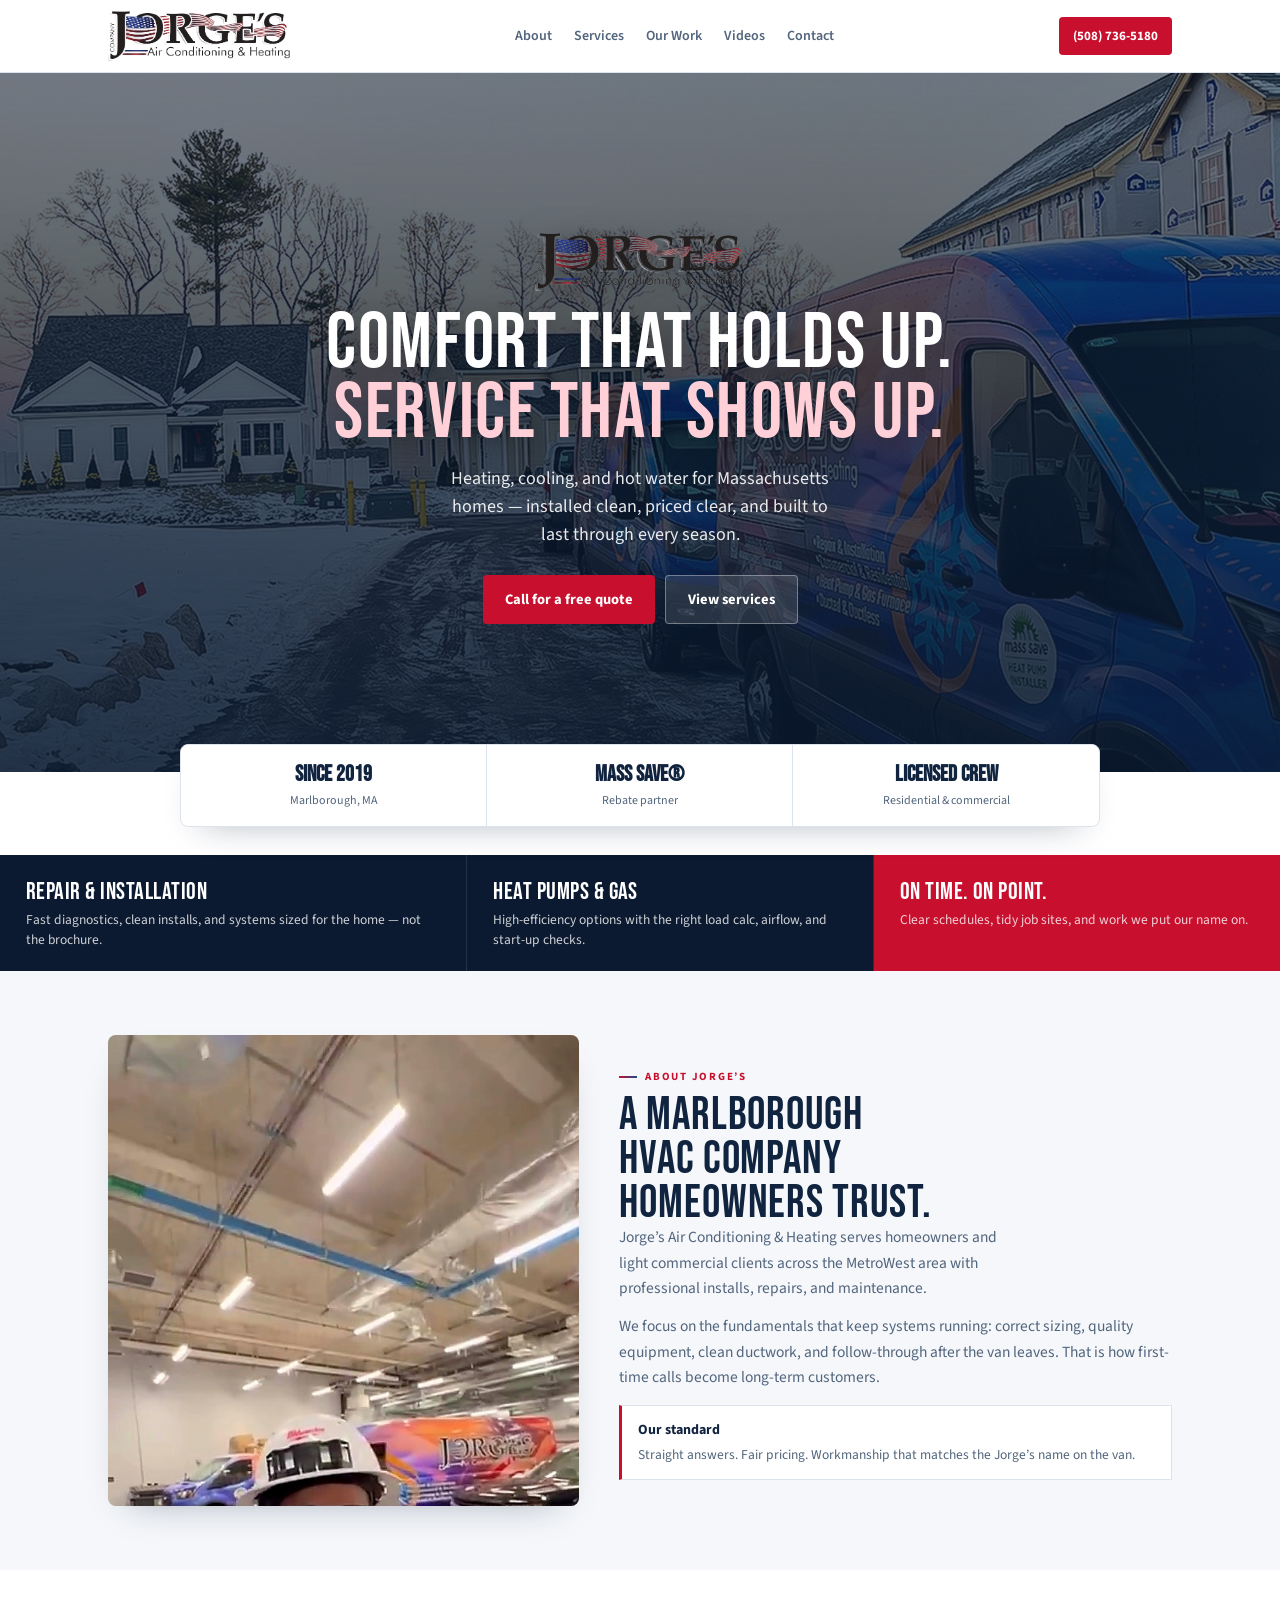
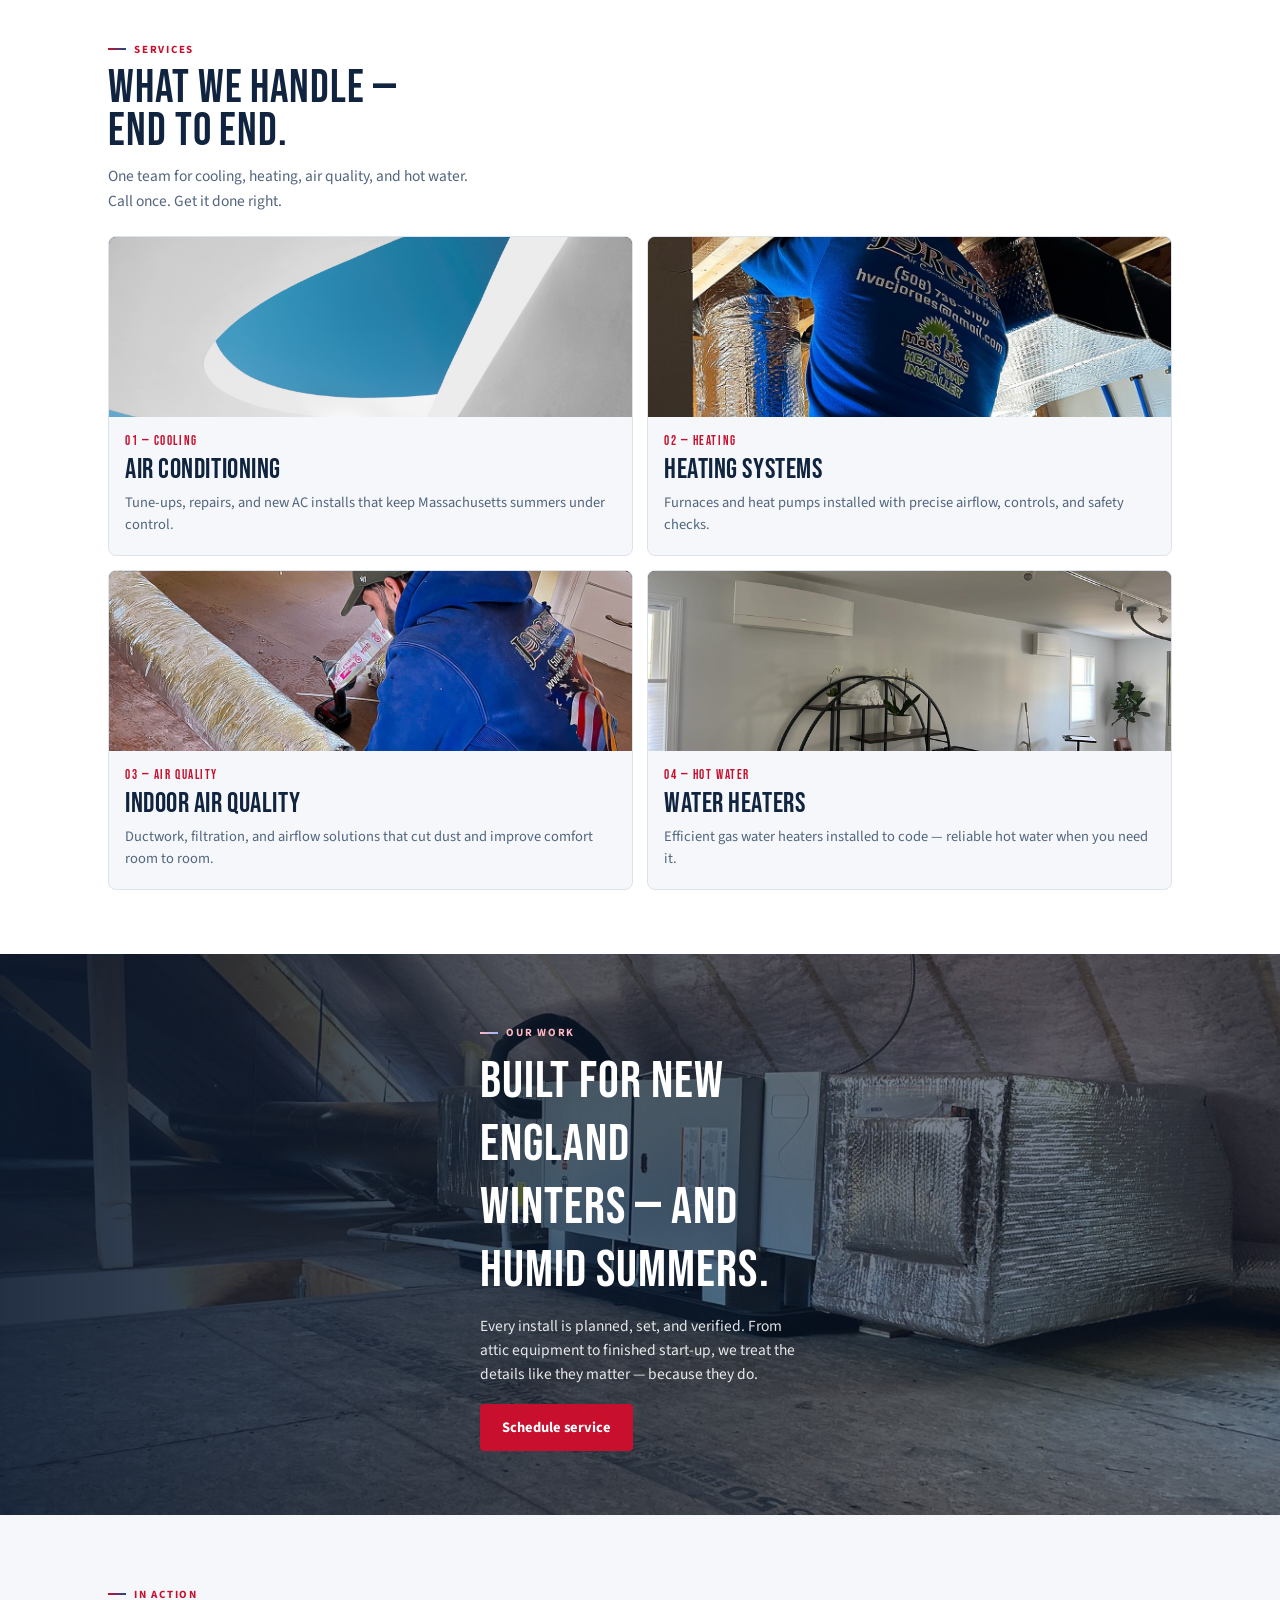
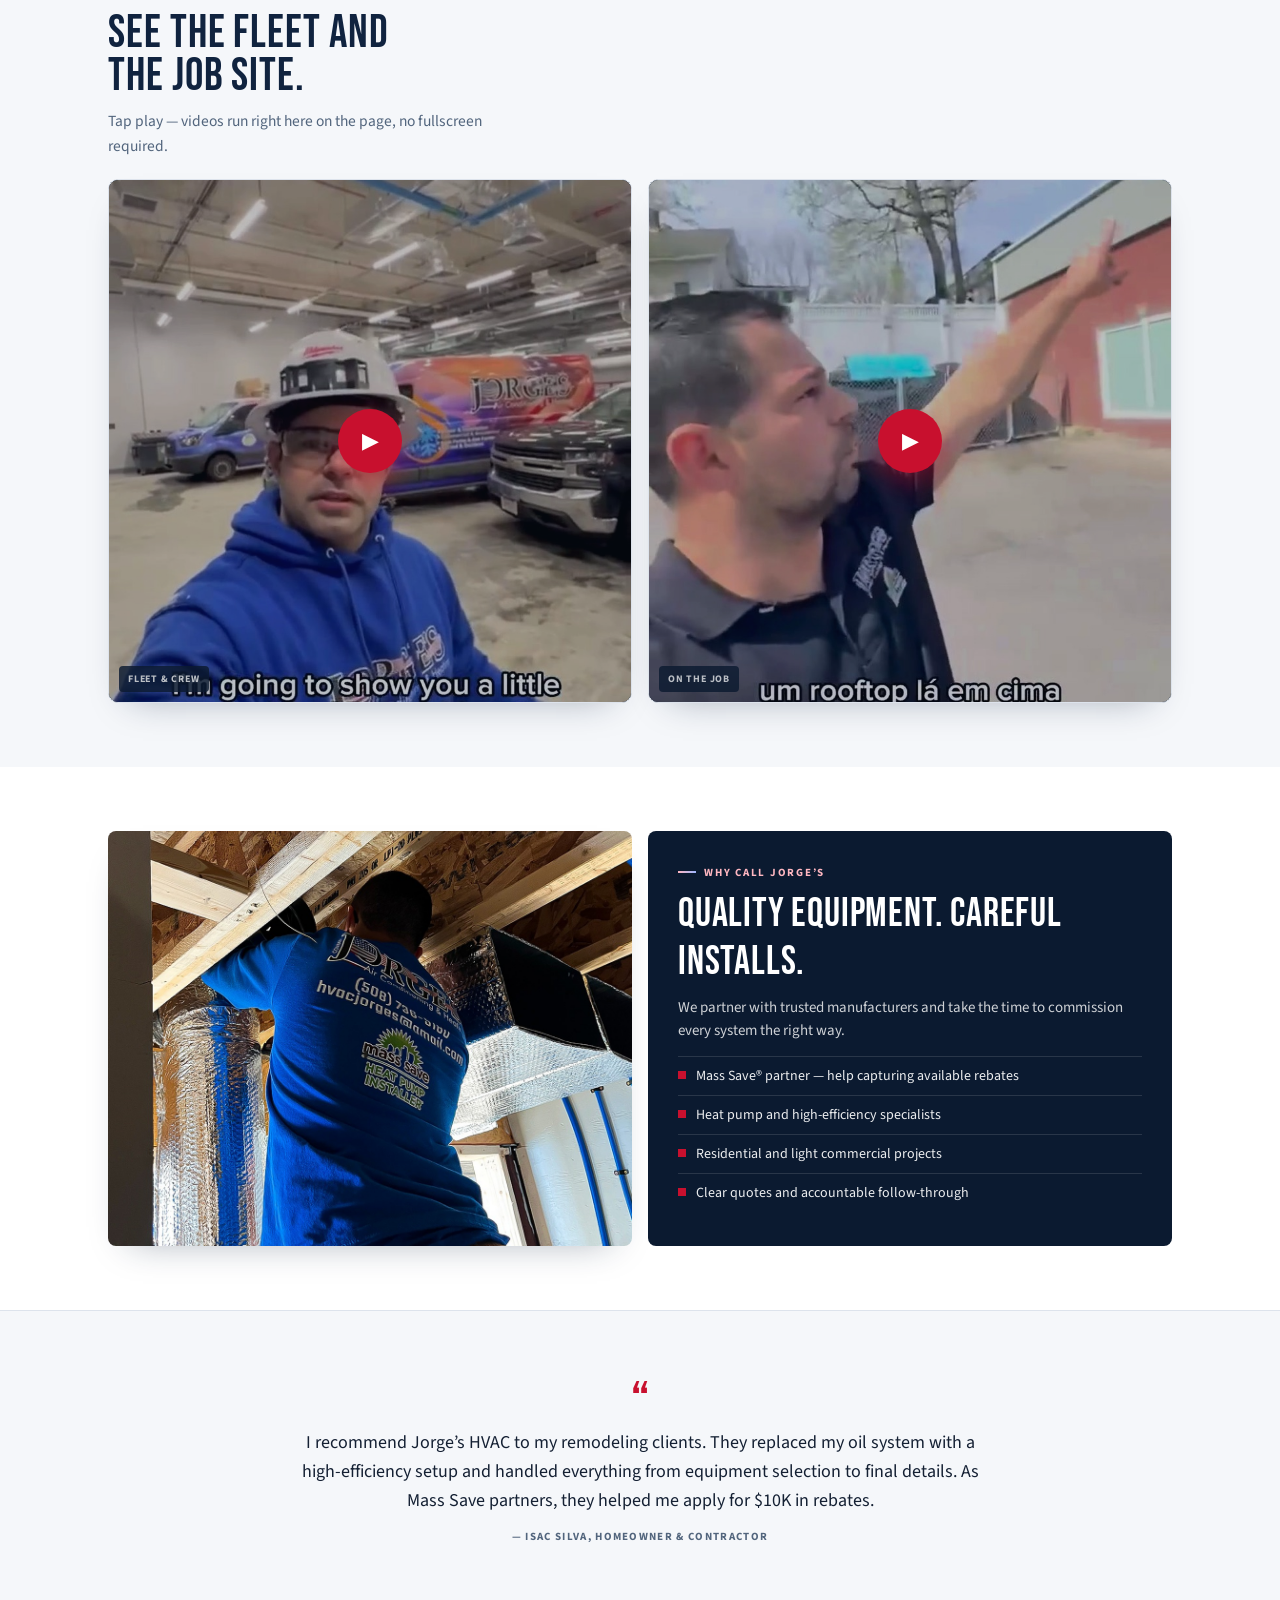
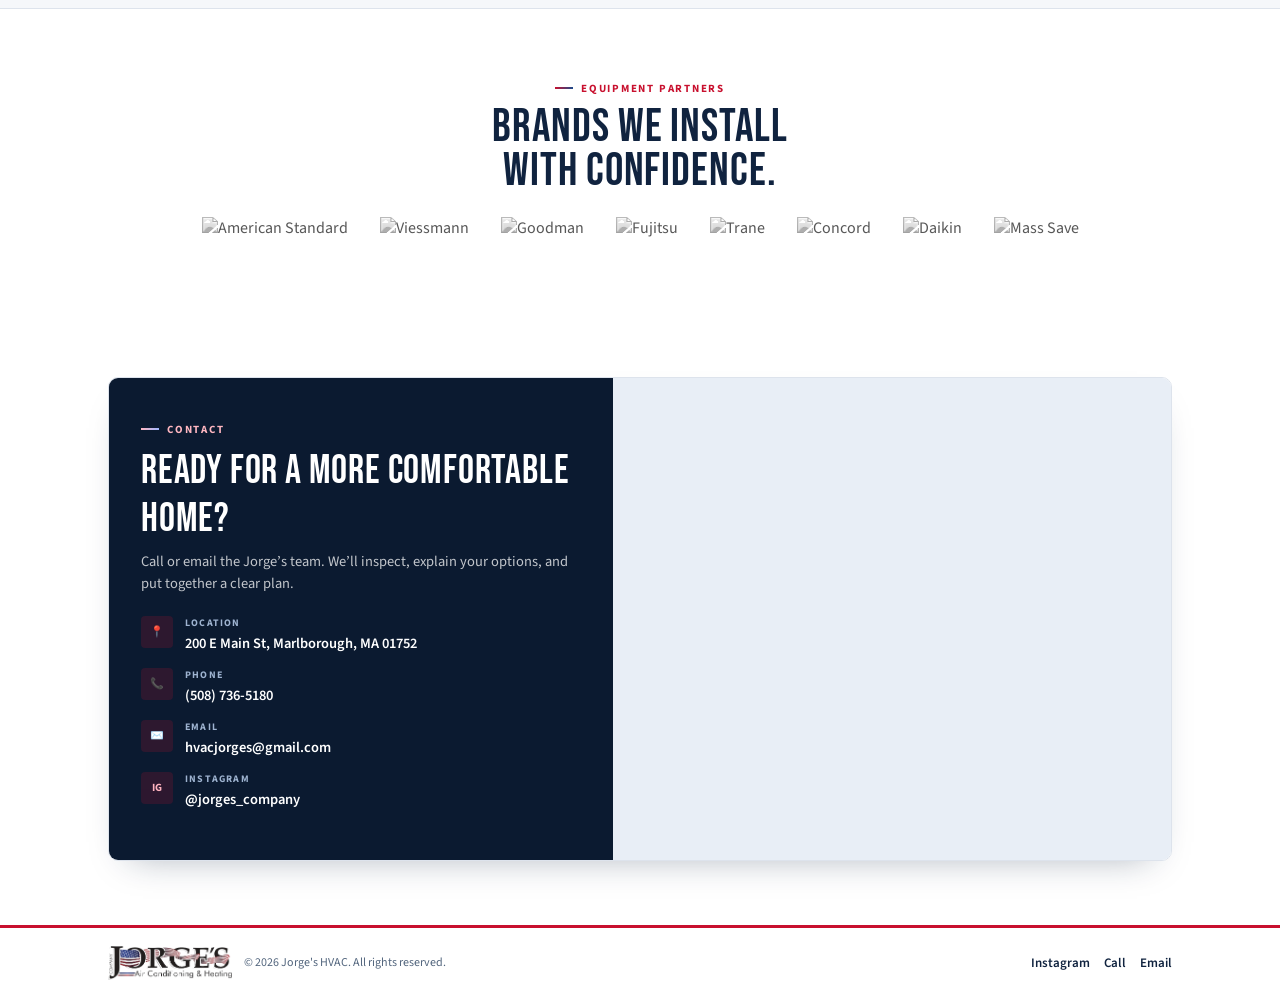
==== index.html @ 13e4fee9 "Tighten USA layout: centered van hero, local copy, inline video play - Centered full-bleed hero with" ====
<!DOCTYPE html>
<html lang="en">
<head>
<meta charset="UTF-8">
<meta name="viewport" content="width=device-width, initial-scale=1.0">
<title>Jorge's HVAC | Air Conditioning &amp; Heating — Marlborough, MA</title>
<meta name="description" content="Jorge's Air Conditioning & Heating — heating, cooling, air quality, and water heater service in Marlborough, Massachusetts. Mass Save® partner.">
<link rel="preconnect" href="https://fonts.googleapis.com">
<link rel="preconnect" href="https://fonts.gstatic.com" crossorigin>
<link href="https://fonts.googleapis.com/css2?family=Bebas+Neue&family=Source+Sans+3:wght@400;500;600;700&display=swap" rel="stylesheet">
<style>
  :root{
    --navy:#10233f;
    --navy-deep:#0b1a30;
    --red:#c8102e;
    --red-2:#e11d3a;
    --white:#ffffff;
    --paper:#f5f7fa;
    --line:#dde3ec;
    --ink:#142033;
    --muted:#52657d;
    --shadow:0 16px 36px -22px rgba(16,35,63,.4);
  }
  *{box-sizing:border-box;}
  html{scroll-behavior:smooth;}
  body{
    margin:0;
    color:var(--ink);
    background:var(--white);
    font-family:'Source Sans 3',sans-serif;
    -webkit-font-smoothing:antialiased;
  }
  img,video{max-width:100%;display:block;}
  a{color:inherit;}
  h1,h2,h3{
    font-family:'Bebas Neue',sans-serif;
    letter-spacing:.02em;
    margin:0;
    font-weight:400;
  }
  .wrap{max-width:1120px;margin:0 auto;padding:0 18px;}
  @media(min-width:768px){.wrap{padding:0 28px;}}

  .eyebrow{
    display:inline-flex;align-items:center;gap:8px;
    font-size:11px;font-weight:700;letter-spacing:.16em;text-transform:uppercase;
    color:var(--red);margin-bottom:10px;
  }
  .eyebrow::before{
    content:"";width:18px;height:2px;
    background:linear-gradient(90deg,var(--red),#1a4b8c);
  }
  .eyebrow.light{color:#ffb7c1;}
  .eyebrow.light::before{background:linear-gradient(90deg,#ffb7c1,#9eb6ff);}

  .btn{
    display:inline-flex;align-items:center;justify-content:center;
    padding:13px 22px;border-radius:4px;text-decoration:none;
    font-weight:700;font-size:14.5px;
    transition:transform .18s ease, background .18s ease;
  }
  .btn:hover{transform:translateY(-1px);}
  .btn-red{background:var(--red);color:#fff;}
  .btn-red:hover{background:var(--red-2);}
  .btn-ghost{
    background:rgba(255,255,255,.12);color:#fff;
    border:1px solid rgba(255,255,255,.35);
  }
  .btn-outline{
    background:#fff;color:var(--navy);border:1px solid var(--line);
  }

  /* Header */
  header{
    position:sticky;top:0;z-index:50;
    background:rgba(255,255,255,.96);
    backdrop-filter:blur(10px);
    border-bottom:1px solid var(--line);
  }
  .nav{
    max-width:1120px;margin:0 auto;padding:10px 18px;
    display:flex;align-items:center;justify-content:space-between;gap:14px;
  }
  @media(min-width:768px){.nav{padding:11px 28px;}}
  .brand img{height:44px;width:auto;}
  @media(min-width:900px){.brand img{height:50px;}}
  .links{display:flex;gap:22px;font-size:14px;font-weight:600;}
  .links a{color:var(--muted);text-decoration:none;}
  .links a:hover{color:var(--navy);}
  .call-pill{
    background:var(--red);color:#fff;text-decoration:none;
    padding:10px 14px;border-radius:4px;font-weight:700;font-size:13px;
    white-space:nowrap;
  }
  .menu-btn{display:none;background:none;border:0;color:var(--navy);font-size:26px;cursor:pointer;}
  @media(max-width:860px){
    .links{
      display:none;position:absolute;top:100%;left:0;right:0;
      background:#fff;flex-direction:column;padding:12px 18px 16px;gap:12px;
      border-bottom:1px solid var(--line);
    }
    .links.open{display:flex;}
    .menu-btn{display:block;}
    .nav{position:relative;}
  }

  /* HERO — full bleed, centered, van background */
  .hero{
    position:relative;
    min-height:min(78vh,680px);
    display:grid;
    place-items:center;
    text-align:center;
    color:#fff;
    overflow:hidden;
  }
  .hero-bg{
    position:absolute;inset:0;
    background:
      linear-gradient(180deg, rgba(11,26,48,.55) 0%, rgba(11,26,48,.72) 45%, rgba(11,26,48,.88) 100%),
      url('assets/images/hero-fleet-wide.jpg') center 45%/cover no-repeat;
    transform:scale(1.03);
  }
  .hero-inner{
    position:relative;z-index:2;
    width:min(820px,100%);
    padding:72px 18px 64px;
  }
  @media(min-width:768px){.hero-inner{padding:96px 28px 84px;}}
  .hero-logo{
    width:min(210px,58vw);margin:0 auto 18px;
    filter:drop-shadow(0 10px 18px rgba(0,0,0,.35));
  }
  .hero h1{
    font-size:clamp(42px,8.2vw,78px);
    line-height:.9;
    text-wrap:balance;
    text-shadow:0 10px 30px rgba(0,0,0,.35);
  }
  .hero h1 em{
    font-style:normal;
    color:#ffd0d7;
  }
  .hero .lead{
    margin:16px auto 26px;
    max-width:42ch;
    font-size:clamp(15px,2.1vw,18px);
    line-height:1.55;
    color:rgba(255,255,255,.9);
  }
  .hero .cta-row{
    display:flex;justify-content:center;flex-wrap:wrap;gap:10px;
  }
  .hero-bar{
    position:relative;z-index:2;
    display:grid;
    grid-template-columns:repeat(3,1fr);
    width:min(920px,100%);
    margin:-28px auto 0;
    background:#fff;
    border:1px solid var(--line);
    border-radius:8px;
    box-shadow:var(--shadow);
    overflow:hidden;
  }
  .hero-bar div{
    padding:16px 14px;
    text-align:center;
    border-right:1px solid var(--line);
  }
  .hero-bar div:last-child{border-right:0;}
  .hero-bar b{
    display:block;
    font-family:'Bebas Neue',sans-serif;
    font-size:22px;
    color:var(--navy);
  }
  .hero-bar span{font-size:12px;color:var(--muted);}
  @media(max-width:560px){
    .hero-bar{grid-template-columns:1fr;margin-top:-18px;}
    .hero-bar div{border-right:0;border-bottom:1px solid var(--line);}
    .hero-bar div:last-child{border-bottom:0;}
  }

  /* Stripe tight */
  .usa-stripe{
    display:grid;grid-template-columns:1fr;
    margin-top:28px;
    background:var(--navy-deep);
    color:#fff;
  }
  @media(min-width:800px){.usa-stripe{grid-template-columns:1.15fr 1fr 1fr;}}
  .usa-stripe article{padding:20px 18px;}
  @media(min-width:800px){
    .usa-stripe article{padding:22px 26px;border-right:1px solid rgba(255,255,255,.1);}
    .usa-stripe article:last-child{border-right:0;}
  }
  .usa-stripe article:last-child{background:var(--red);}
  .usa-stripe h3{font-size:24px;margin-bottom:4px;}
  .usa-stripe p{margin:0;font-size:13.5px;line-height:1.45;color:rgba(255,255,255,.8);}

  section{padding:52px 0;}
  @media(min-width:768px){section{padding:64px 0;}}
  .sec-title{
    font-size:clamp(30px,4.8vw,46px);
    line-height:.95;
    color:var(--navy);
    max-width:18ch;
  }
  .sec-copy{
    margin:10px 0 0;
    color:var(--muted);
    font-size:15.5px;
    line-height:1.6;
    max-width:48ch;
  }

  /* About */
  .about{background:var(--paper);}
  .about-grid{
    display:grid;grid-template-columns:1fr;gap:22px;align-items:center;
  }
  @media(min-width:900px){
    .about-grid{grid-template-columns:0.92fr 1.08fr;gap:40px;}
  }
  .about-photo{
    border-radius:8px;overflow:hidden;
    box-shadow:var(--shadow);
    aspect-ratio:1/1;
    background:#dfe6ef;
  }
  .about-photo img{width:100%;height:100%;object-fit:cover;object-position:center top;}
  .about-copy p{
    color:var(--muted);font-size:15.5px;line-height:1.65;margin:0 0 12px;
  }
  .pledge{
    margin-top:14px;padding:14px 16px;
    border-left:3px solid var(--red);
    background:#fff;
    border:1px solid var(--line);
    border-left:3px solid var(--red);
  }
  .pledge strong{display:block;font-size:14px;color:var(--navy);margin-bottom:3px;}
  .pledge span{font-size:13.5px;color:var(--muted);line-height:1.45;}

  /* Services denser 2x2 */
  .services{background:#fff;}
  .services-head{margin-bottom:22px;}
  .service-grid{
    display:grid;
    grid-template-columns:1fr;
    gap:14px;
  }
  @media(min-width:700px){.service-grid{grid-template-columns:1fr 1fr;}}
  .service-card{
    background:var(--paper);
    border:1px solid var(--line);
    border-radius:8px;
    overflow:hidden;
    transition:transform .2s ease;
  }
  .service-card:hover{transform:translateY(-2px);}
  .service-card .shot{
    height:160px;
    background:#10233f center/cover no-repeat;
  }
  @media(min-width:700px){.service-card .shot{height:180px;}}
  .service-card .body{padding:16px 16px 18px;}
  .service-card .num{
    font-family:'Bebas Neue',sans-serif;
    font-size:13px;letter-spacing:.12em;color:var(--red);
  }
  .service-card h3{font-size:28px;color:var(--navy);margin:4px 0 6px;}
  .service-card p{margin:0;color:var(--muted);font-size:14.5px;line-height:1.55;}

  /* Field / work band */
  .field{
    position:relative;color:#fff;padding:0;
    min-height:380px;display:flex;align-items:center;overflow:hidden;
  }
  @media(min-width:768px){.field{min-height:420px;}}
  .field-bg{
    position:absolute;inset:0;
    background:
      linear-gradient(90deg, rgba(11,26,48,.9), rgba(11,26,48,.55) 70%),
      url('assets/images/install-bosch.jpg') center/cover no-repeat;
  }
  .field .wrap{position:relative;z-index:2;padding:52px 18px;}
  @media(min-width:768px){.field .wrap{padding:64px 28px;}}
  .field h2{color:#fff;font-size:clamp(32px,5.5vw,52px);max-width:14ch;}
  .field p{color:rgba(255,255,255,.88);font-size:15.5px;line-height:1.55;max-width:40ch;margin:12px 0 18px;}

  /* Videos */
  .videos{background:var(--paper);}
  .videos-head{margin-bottom:20px;}
  .video-grid{
    display:grid;grid-template-columns:1fr;gap:14px;
  }
  @media(min-width:700px){.video-grid{grid-template-columns:1fr 1fr;gap:16px;}}
  .video-card{
    position:relative;
    border-radius:10px;
    overflow:hidden;
    background:#0b1a30;
    border:1px solid var(--line);
    box-shadow:var(--shadow);
    aspect-ratio:1/1;
  }
  .video-card video{
    width:100%;height:100%;
    object-fit:cover;
    object-position:center;
    background:#0b1a30;
  }
  .play-btn{
    position:absolute;inset:0;z-index:3;
    display:grid;place-items:center;
    background:rgba(11,26,48,.28);
    border:0;cursor:pointer;padding:0;
  }
  .play-btn span{
    width:64px;height:64px;border-radius:50%;
    background:var(--red);color:#fff;
    display:grid;place-items:center;
    font-size:22px;box-shadow:0 12px 28px rgba(200,16,46,.45);
  }
  .video-card.is-playing .play-btn{display:none;}
  .video-label{
    position:absolute;left:10px;bottom:10px;z-index:2;
    background:rgba(11,26,48,.82);color:#fff;
    padding:6px 9px;border-radius:4px;
    font-size:10px;font-weight:700;letter-spacing:.08em;text-transform:uppercase;
    pointer-events:none;
  }

  /* Proof */
  .proof{background:#fff;}
  .proof-grid{
    display:grid;grid-template-columns:1fr;gap:14px;
  }
  @media(min-width:860px){.proof-grid{grid-template-columns:1fr 1fr;gap:16px;}}
  .proof-photo{
    border-radius:8px;min-height:260px;
    background:url('assets/images/service-install.jpg') center/cover no-repeat;
    box-shadow:var(--shadow);
  }
  @media(min-width:860px){.proof-photo{min-height:380px;}}
  .proof-panel{
    background:var(--navy-deep);color:#fff;border-radius:8px;
    padding:26px 22px;display:flex;flex-direction:column;justify-content:center;
  }
  @media(min-width:768px){.proof-panel{padding:34px 30px;}}
  .proof-panel h2{color:#fff;font-size:clamp(28px,4vw,40px);margin-bottom:10px;}
  .proof-panel p{color:rgba(255,255,255,.8);line-height:1.55;margin:0 0 10px;font-size:15px;}
  .checks{list-style:none;padding:0;margin:4px 0 0;}
  .checks li{
    display:flex;gap:10px;align-items:flex-start;
    padding:9px 0;border-top:1px solid rgba(255,255,255,.12);
    font-size:14px;color:rgba(255,255,255,.92);
  }
  .checks li::before{
    content:"";width:8px;height:8px;margin-top:5px;flex-shrink:0;background:var(--red);
  }

  /* Quote denser */
  .quote{
    background:var(--paper);
    border-top:1px solid var(--line);
    border-bottom:1px solid var(--line);
  }
  .quote .wrap{max-width:740px;text-align:center;}
  .quote .mark{font-family:'Bebas Neue',sans-serif;font-size:54px;color:var(--red);line-height:1;}
  .quote p{font-size:clamp(15px,2vw,18px);line-height:1.6;color:var(--ink);margin:0 0 14px;}
  .quote .who{font-size:11px;font-weight:700;letter-spacing:.12em;text-transform:uppercase;color:var(--muted);}

  /* Partners */
  .partners-head{text-align:center;margin:0 auto 24px;}
  .partners-head .sec-title{margin:0 auto;}
  .partners-strip{
    display:flex;flex-wrap:wrap;justify-content:center;align-items:center;
    gap:22px 32px;opacity:.75;
  }
  .partners-strip img{height:32px;width:auto;object-fit:contain;filter:grayscale(1);}

  /* Contact */
  .contact{background:#fff;padding-bottom:64px;}
  .contact-shell{
    display:grid;grid-template-columns:1fr;
    border-radius:10px;overflow:hidden;
    border:1px solid var(--line);box-shadow:var(--shadow);
  }
  @media(min-width:860px){.contact-shell{grid-template-columns:.95fr 1.05fr;}}
  .contact-info{background:var(--navy-deep);color:#fff;padding:28px 22px;}
  @media(min-width:768px){.contact-info{padding:36px 32px;}}
  .contact-info h2{color:#fff;font-size:clamp(28px,4vw,40px);margin-bottom:8px;}
  .contact-info .sub{color:rgba(255,255,255,.75);line-height:1.55;margin:0 0 20px;font-size:14.5px;}
  .info-row{display:flex;gap:12px;margin-bottom:14px;}
  .info-row .ic{
    width:32px;height:32px;border-radius:4px;flex-shrink:0;
    display:grid;place-items:center;background:rgba(200,16,46,.18);color:#ffb3bf;
    font-size:11px;font-weight:700;
  }
  .info-row span{
    display:block;font-size:10px;letter-spacing:.12em;text-transform:uppercase;
    color:#9eb3d0;margin-bottom:2px;font-weight:700;
  }
  .info-row a{color:#fff;text-decoration:none;font-weight:600;font-size:14.5px;word-break:break-word;}
  .map-wrap{min-height:280px;position:relative;background:#e8eef6;}
  @media(min-width:860px){.map-wrap{min-height:400px;}}
  .map-wrap iframe{position:absolute;inset:0;width:100%;height:100%;border:0;}

  footer{
    background:#fff;color:var(--muted);
    padding:18px 0;border-top:3px solid var(--red);
  }
  footer .wrap{display:flex;justify-content:space-between;gap:12px;align-items:center;flex-wrap:wrap;}
  footer img{height:34px;width:auto;}
  footer p{margin:0;font-size:12px;}
  footer .f-links{display:flex;gap:14px;}
  footer .f-links a{color:var(--navy);text-decoration:none;font-size:13px;font-weight:600;}
</style>
</head>
<body>

<header>
  <div class="nav">
    <a class="brand" href="#top" aria-label="Jorge's HVAC home">
      <img src="assets/logo/jorges-logo-clear.png" width="182" height="50" alt="Jorge's Air Conditioning &amp; Heating">
    </a>
    <nav class="links" aria-label="Primary">
      <a href="#about">About</a>
      <a href="#services">Services</a>
      <a href="#work">Our Work</a>
      <a href="#videos">Videos</a>
      <a href="#contact">Contact</a>
    </nav>
    <a class="call-pill" href="tel:5087365180">(508) 736-5180</a>
    <button class="menu-btn" type="button" aria-label="Menu" onclick="document.querySelector('.links').classList.toggle('open')">☰</button>
  </div>
</header>

<section class="hero" id="top">
  <div class="hero-bg" aria-hidden="true"></div>
  <div class="hero-inner">
    <img class="hero-logo" src="assets/logo/jorges-logo-hero.png" width="210" height="58" alt="Jorge's Air Conditioning &amp; Heating">
    <h1>COMFORT THAT HOLDS UP.<br><em>SERVICE THAT SHOWS UP.</em></h1>
    <p class="lead">Heating, cooling, and hot water for Massachusetts homes — installed clean, priced clear, and built to last through every season.</p>
    <div class="cta-row">
      <a class="btn btn-red" href="tel:5087365180">Call for a free quote</a>
      <a class="btn btn-ghost" href="#services">View services</a>
    </div>
  </div>
</section>

<div class="wrap" style="position:relative;z-index:3;">
  <div class="hero-bar">
    <div><b>Since 2019</b><span>Marlborough, MA</span></div>
    <div><b>Mass Save®</b><span>Rebate partner</span></div>
    <div><b>Licensed crew</b><span>Residential &amp; commercial</span></div>
  </div>
</div>

<div class="usa-stripe">
  <article>
    <h3>Repair &amp; installation</h3>
    <p>Fast diagnostics, clean installs, and systems sized for the home — not the brochure.</p>
  </article>
  <article>
    <h3>Heat pumps &amp; gas</h3>
    <p>High-efficiency options with the right load calc, airflow, and start-up checks.</p>
  </article>
  <article>
    <h3>On time. On point.</h3>
    <p>Clear schedules, tidy job sites, and work we put our name on.</p>
  </article>
</div>

<section class="about" id="about">
  <div class="wrap about-grid">
    <div class="about-photo">
      <img src="assets/images/fabiano-garage.jpg" alt="Jorge's HVAC technician with branded service vans">
    </div>
    <div class="about-copy">
      <span class="eyebrow">About Jorge’s</span>
      <h2 class="sec-title">A Marlborough HVAC company homeowners trust.</h2>
      <p class="sec-copy">Jorge’s Air Conditioning &amp; Heating serves homeowners and light commercial clients across the MetroWest area with professional installs, repairs, and maintenance.</p>
      <p>We focus on the fundamentals that keep systems running: correct sizing, quality equipment, clean ductwork, and follow-through after the van leaves. That is how first-time calls become long-term customers.</p>
      <div class="pledge">
        <strong>Our standard</strong>
        <span>Straight answers. Fair pricing. Workmanship that matches the Jorge’s name on the van.</span>
      </div>
    </div>
  </div>
</section>

<section class="services" id="services">
  <div class="wrap">
    <div class="services-head">
      <span class="eyebrow">Services</span>
      <h2 class="sec-title">What we handle — end to end.</h2>
      <p class="sec-copy">One team for cooling, heating, air quality, and hot water. Call once. Get it done right.</p>
    </div>
    <div class="service-grid">
      <article class="service-card">
        <div class="shot" style="background-image:url('assets/images/service-cooling.jpg')"></div>
        <div class="body">
          <div class="num">01 — Cooling</div>
          <h3>Air Conditioning</h3>
          <p>Tune-ups, repairs, and new AC installs that keep Massachusetts summers under control.</p>
        </div>
      </article>
      <article class="service-card">
        <div class="shot" style="background-image:url('assets/images/service-install.jpg')"></div>
        <div class="body">
          <div class="num">02 — Heating</div>
          <h3>Heating Systems</h3>
          <p>Furnaces and heat pumps installed with precise airflow, controls, and safety checks.</p>
        </div>
      </article>
      <article class="service-card">
        <div class="shot" style="background-image:url('assets/images/service-duct.jpg')"></div>
        <div class="body">
          <div class="num">03 — Air Quality</div>
          <h3>Indoor Air Quality</h3>
          <p>Ductwork, filtration, and airflow solutions that cut dust and improve comfort room to room.</p>
        </div>
      </article>
      <article class="service-card">
        <div class="shot" style="background-image:url('assets/images/service-water.jpg')"></div>
        <div class="body">
          <div class="num">04 — Hot Water</div>
          <h3>Water Heaters</h3>
          <p>Efficient gas water heaters installed to code — reliable hot water when you need it.</p>
        </div>
      </article>
    </div>
  </div>
</section>

<section class="field" id="work">
  <div class="field-bg" aria-hidden="true"></div>
  <div class="wrap">
    <span class="eyebrow light">Our work</span>
    <h2>Built for New England winters — and humid summers.</h2>
    <p>Every install is planned, set, and verified. From attic equipment to finished start-up, we treat the details like they matter — because they do.</p>
    <a class="btn btn-red" href="tel:5087365180">Schedule service</a>
  </div>
</section>

<section class="videos" id="videos">
  <div class="wrap">
    <div class="videos-head">
      <span class="eyebrow">In action</span>
      <h2 class="sec-title">See the fleet and the job site.</h2>
      <p class="sec-copy">Tap play — videos run right here on the page, no fullscreen required.</p>
    </div>
    <div class="video-grid">
      <div class="video-card" data-player>
        <video
          playsinline
          webkit-playsinline
          preload="metadata"
          poster="assets/images/poster-01.jpg"
          src="assets/videos/work-01.mp4"
          controlslist="nodownload"
        ></video>
        <button class="play-btn" type="button" aria-label="Play video"><span>▶</span></button>
        <span class="video-label">Fleet &amp; crew</span>
      </div>
      <div class="video-card" data-player>
        <video
          playsinline
          webkit-playsinline
          preload="metadata"
          poster="assets/images/poster-02.jpg"
          src="assets/videos/work-02.mp4"
          controlslist="nodownload"
        ></video>
        <button class="play-btn" type="button" aria-label="Play video"><span>▶</span></button>
        <span class="video-label">On the job</span>
      </div>
    </div>
  </div>
</section>

<section class="proof">
  <div class="wrap proof-grid">
    <div class="proof-photo" role="img" aria-label="Jorge's HVAC technician installing ductwork"></div>
    <div class="proof-panel">
      <span class="eyebrow light">Why call Jorge’s</span>
      <h2>Quality equipment. Careful installs.</h2>
      <p>We partner with trusted manufacturers and take the time to commission every system the right way.</p>
      <ul class="checks">
        <li>Mass Save® partner — help capturing available rebates</li>
        <li>Heat pump and high-efficiency specialists</li>
        <li>Residential and light commercial projects</li>
        <li>Clear quotes and accountable follow-through</li>
      </ul>
    </div>
  </div>
</section>

<section class="quote">
  <div class="wrap">
    <div class="mark">“</div>
    <p>I recommend Jorge’s HVAC to my remodeling clients. They replaced my oil system with a high-efficiency setup and handled everything from equipment selection to final details. As Mass Save partners, they helped me apply for $10K in rebates.</p>
    <div class="who">— Isac Silva, Homeowner &amp; Contractor</div>
  </div>
</section>

<section id="partners">
  <div class="wrap">
    <div class="partners-head">
      <span class="eyebrow">Equipment partners</span>
      <h2 class="sec-title">Brands we install with confidence.</h2>
    </div>
    <div class="partners-strip">
      <img src="https://static.wixstatic.com/media/fc9479_d9d89bdbfcfb4cdebfdb4f18f1bef807~mv2.png" alt="American Standard">
      <img src="https://static.wixstatic.com/media/fc9479_b21fe7f79837451b898548a3047d15c5~mv2.png" alt="Viessmann">
      <img src="https://static.wixstatic.com/media/fc9479_6e2365478aa744669d7b43fcd9af9023~mv2.png" alt="Goodman">
      <img src="https://static.wixstatic.com/media/fc9479_62b9f2e776924a3fb985a25b045e7283~mv2.png" alt="Fujitsu">
      <img src="https://static.wixstatic.com/media/fc9479_4fc2f5d1a4834160b5f87989683364e3~mv2.png" alt="Trane">
      <img src="https://static.wixstatic.com/media/fc9479_2b391b04d5f244e3a72639884554afff~mv2.png" alt="Concord">
      <img src="https://static.wixstatic.com/media/fc9479_e1c1ed7fa6a1403bbee824621b095758~mv2.png" alt="Daikin">
      <img src="https://static.wixstatic.com/media/fc9479_9b89e1243cc24a1d83a5c691467ba5d6~mv2.webp" alt="Mass Save">
    </div>
  </div>
</section>

<section class="contact" id="contact">
  <div class="wrap">
    <div class="contact-shell">
      <div class="contact-info">
        <span class="eyebrow light">Contact</span>
        <h2>Ready for a more comfortable home?</h2>
        <p class="sub">Call or email the Jorge’s team. We’ll inspect, explain your options, and put together a clear plan.</p>
        <div class="info-row">
          <div class="ic">📍</div>
          <div>
            <span>Location</span>
            <a href="https://maps.google.com/?q=200+E+Main+St,+Marlborough,+MA+01752" target="_blank" rel="noopener">200 E Main St, Marlborough, MA 01752</a>
          </div>
        </div>
        <div class="info-row">
          <div class="ic">📞</div>
          <div>
            <span>Phone</span>
            <a href="tel:5087365180">(508) 736-5180</a>
          </div>
        </div>
        <div class="info-row">
          <div class="ic">✉️</div>
          <div>
            <span>Email</span>
            <a href="mailto:hvacjorges@gmail.com">hvacjorges@gmail.com</a>
          </div>
        </div>
        <div class="info-row">
          <div class="ic">IG</div>
          <div>
            <span>Instagram</span>
            <a href="https://www.instagram.com/jorges_company/" target="_blank" rel="noopener">@jorges_company</a>
          </div>
        </div>
      </div>
      <div class="map-wrap">
        <iframe loading="lazy" title="Jorge's HVAC location map" src="https://www.google.com/maps?q=200+E+Main+St,+Marlborough,+MA+01752&output=embed"></iframe>
      </div>
    </div>
  </div>
</section>

<footer>
  <div class="wrap">
    <div style="display:flex;align-items:center;gap:12px;">
      <img src="assets/logo/jorges-logo-clear.png" width="124" height="34" alt="Jorge's HVAC">
      <p>© 2026 Jorge's HVAC. All rights reserved.</p>
    </div>
    <div class="f-links">
      <a href="https://www.instagram.com/jorges_company/" target="_blank" rel="noopener">Instagram</a>
      <a href="tel:5087365180">Call</a>
      <a href="mailto:hvacjorges@gmail.com">Email</a>
    </div>
  </div>
</footer>

<script>
(function () {
  document.querySelectorAll('[data-player]').forEach(function (card) {
    var video = card.querySelector('video');
    var btn = card.querySelector('.play-btn');
    if (!video || !btn) return;

    // Force inline playback attributes for iOS / Android WebViews
    video.setAttribute('playsinline', '');
    video.setAttribute('webkit-playsinline', '');
    video.setAttribute('x5-playsinline', 'true');
    video.setAttribute('x5-video-player-type', 'h5');
    video.setAttribute('x5-video-player-fullscreen', 'false');
    video.playsInline = true;
    video.disablePictureInPicture = true;

    function start() {
      card.classList.add('is-playing');
      video.setAttribute('controls', '');
      var p = video.play();
      if (p && typeof p.catch === 'function') {
        p.catch(function () {
          card.classList.remove('is-playing');
          video.removeAttribute('controls');
        });
      }
    }

    btn.addEventListener('click', function (e) {
      e.preventDefault();
      e.stopPropagation();
      start();
    });

    video.addEventListener('pause', function () {
      if (video.currentTime > 0 && !video.ended) {
        /* keep controls visible while paused mid-play */
      }
    });

    video.addEventListener('ended', function () {
      card.classList.remove('is-playing');
      video.removeAttribute('controls');
      video.currentTime = 0;
    });
  });
})();
</script>

</body>
</html>
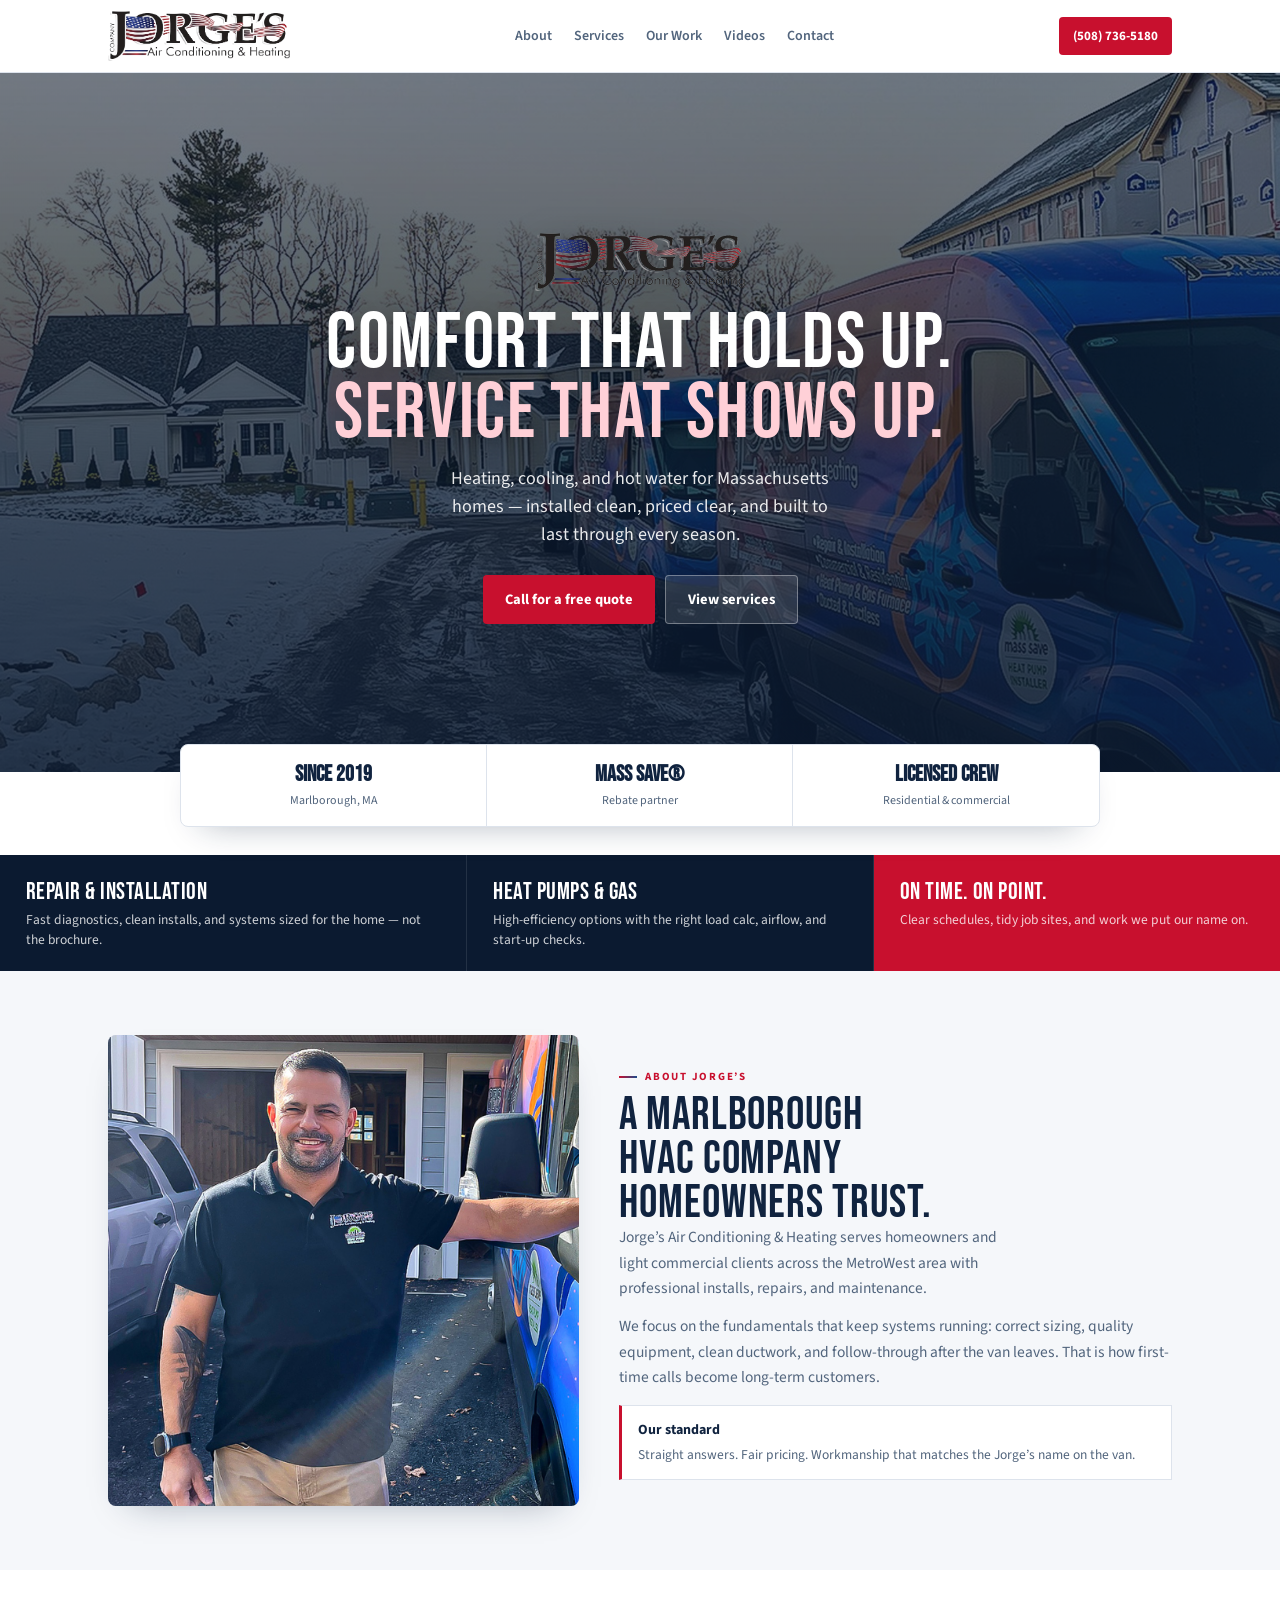
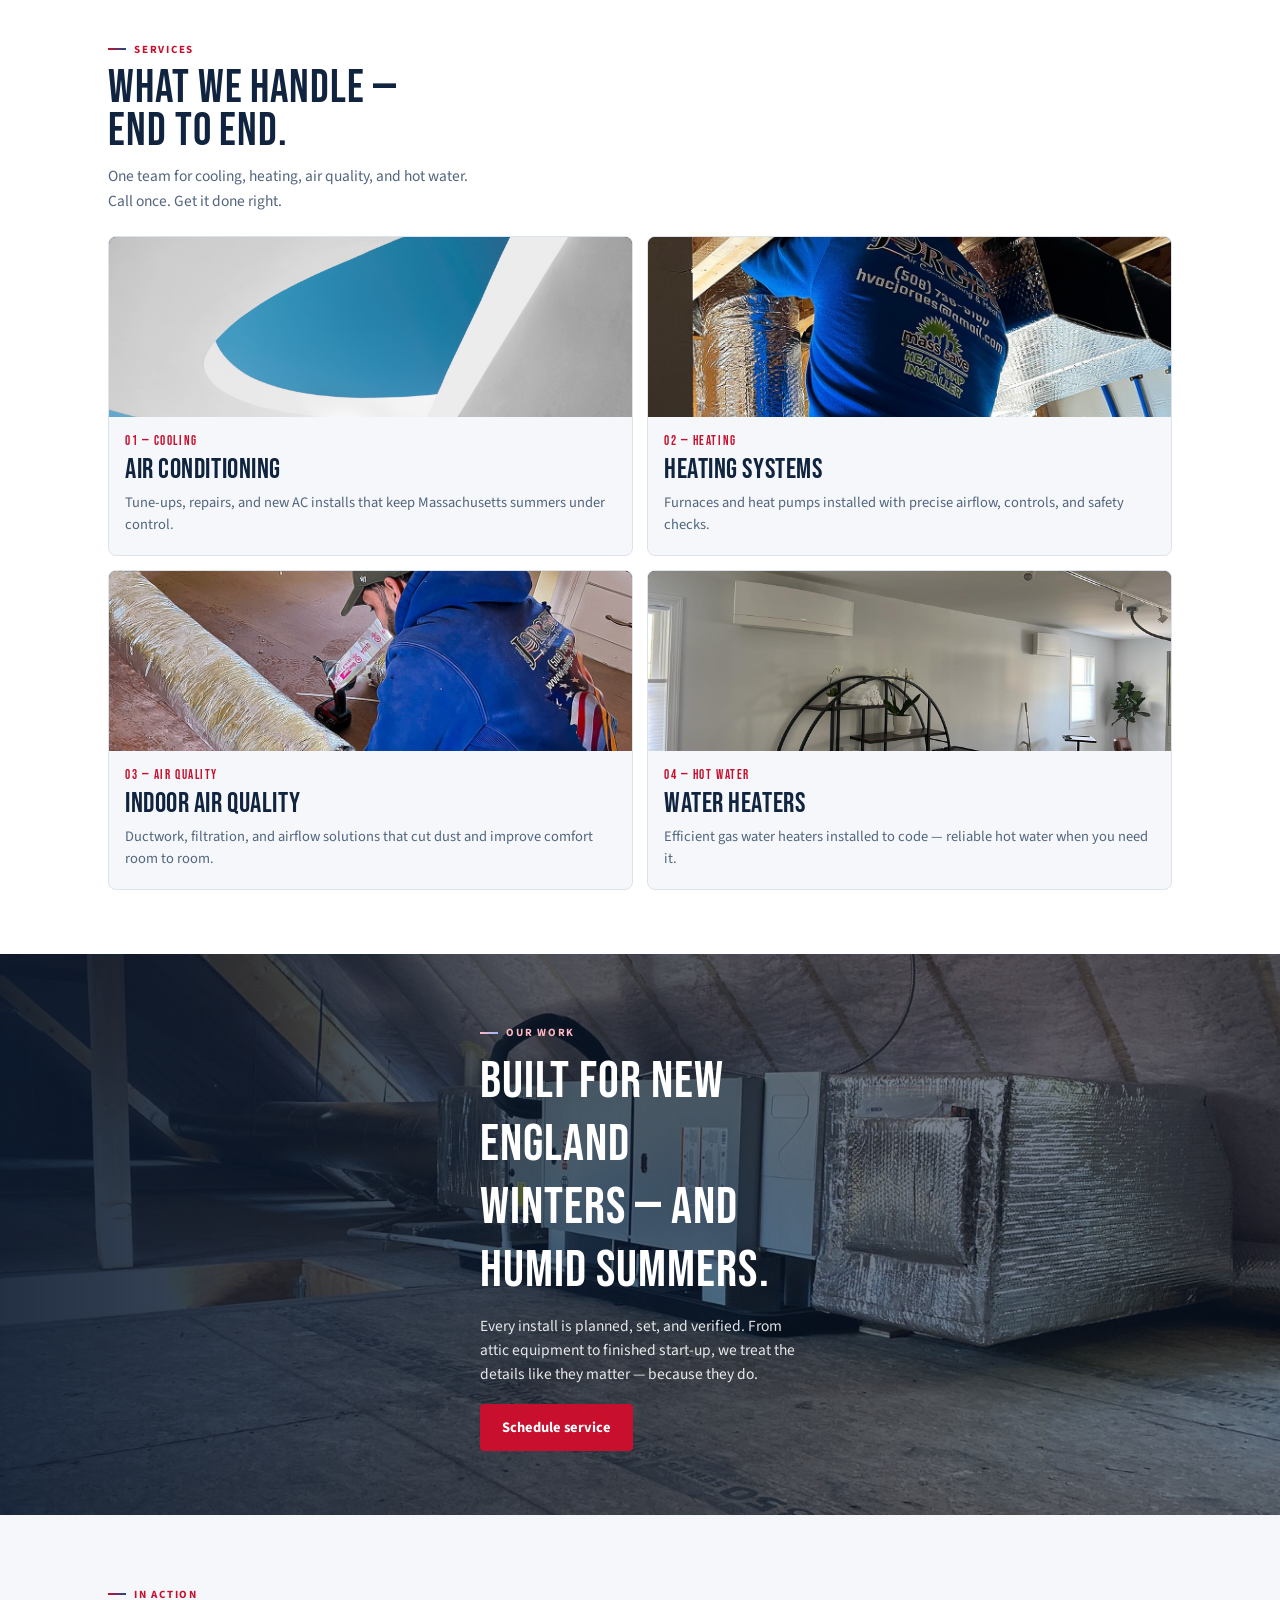
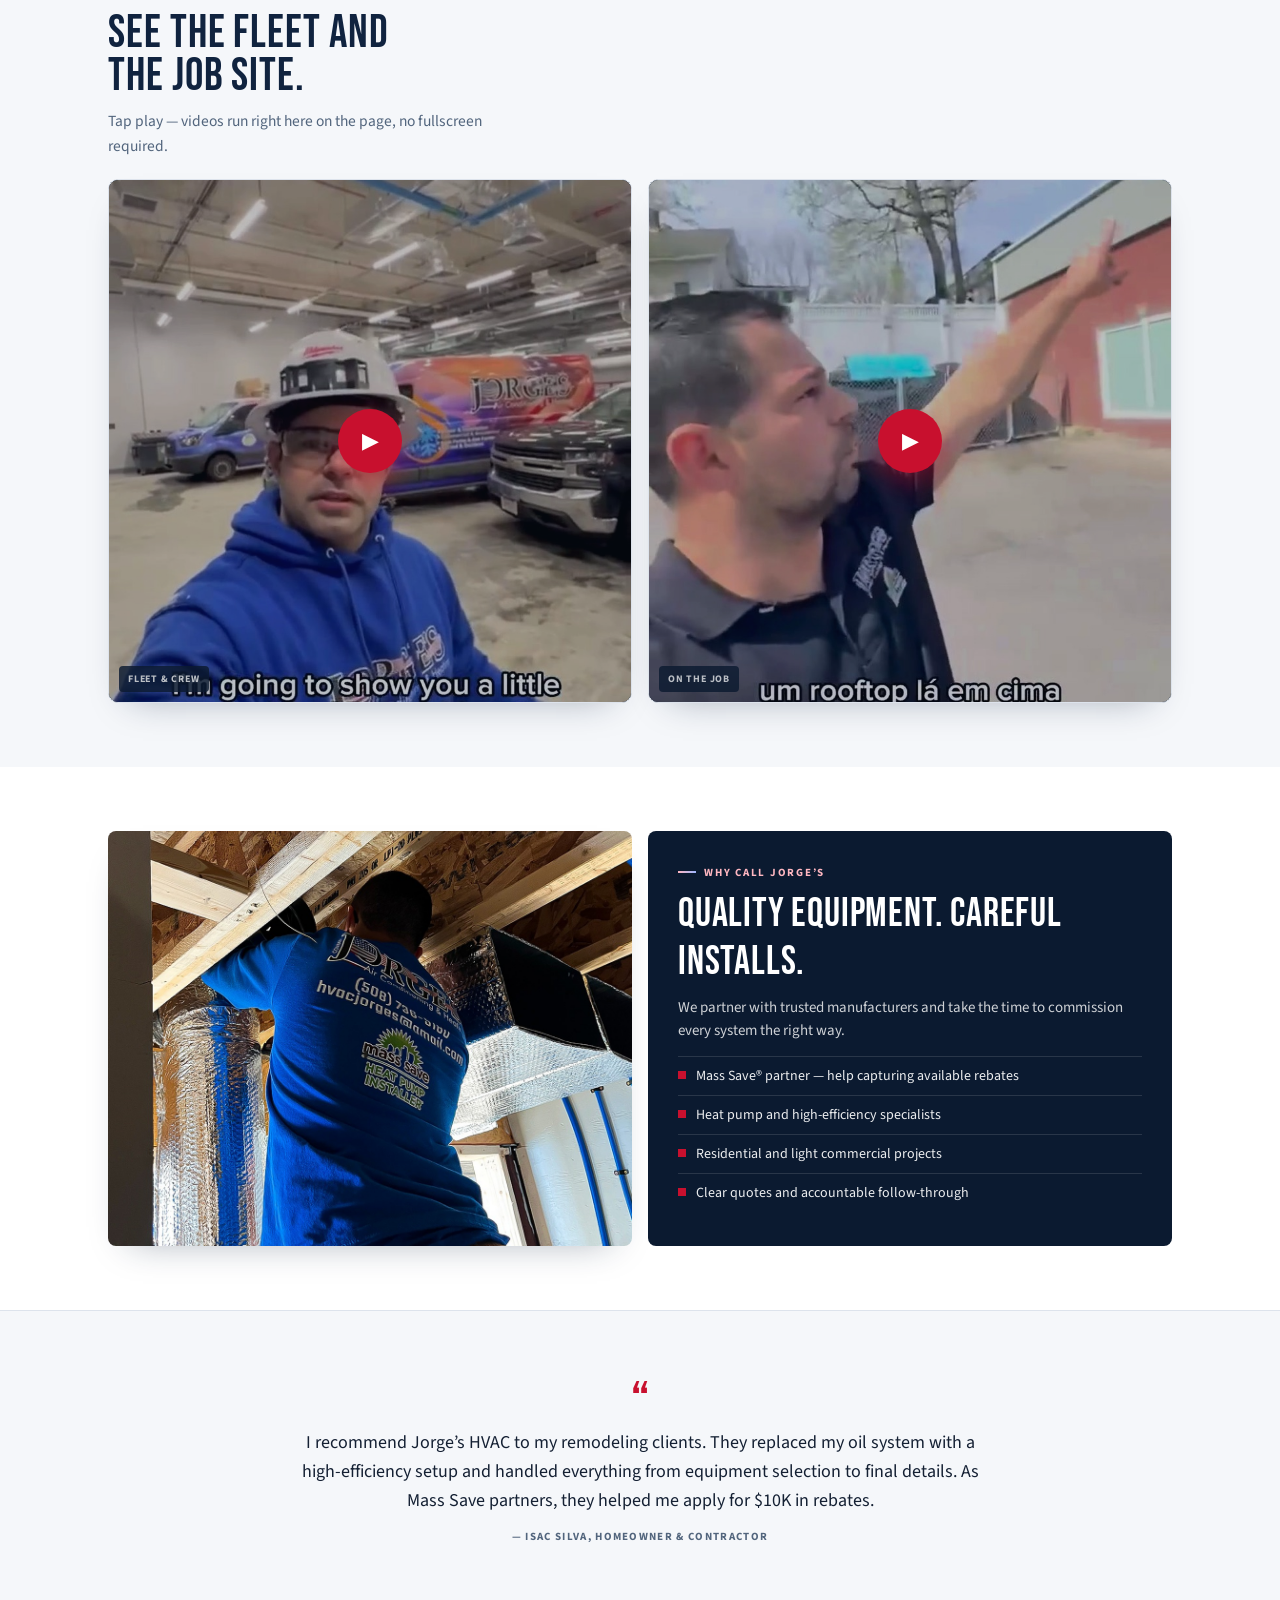
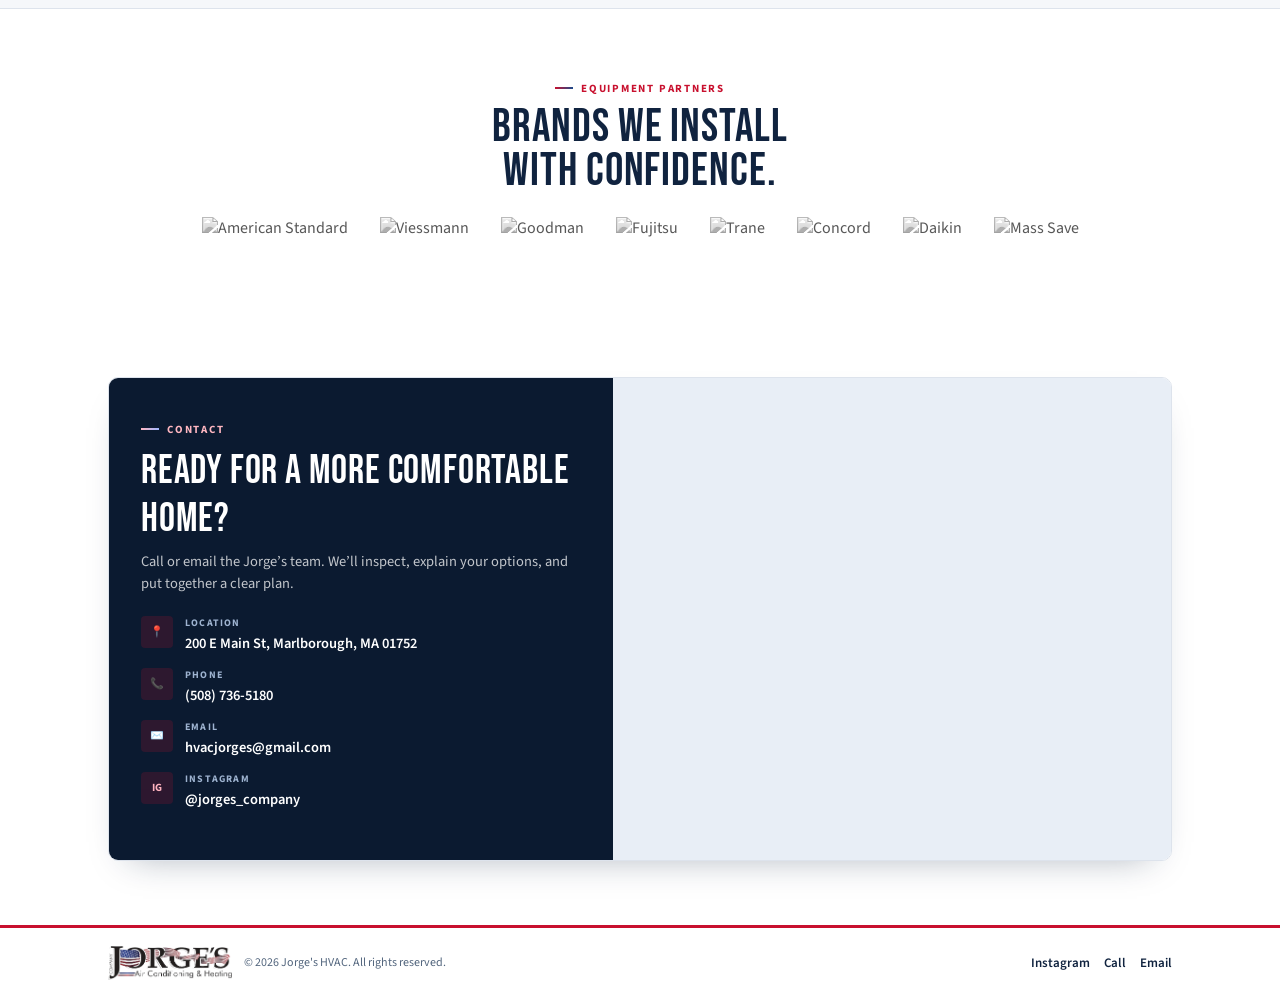
==== commit 2d1bb1ab: "Swap helmet photo for van portrait and add JC favicon - Use cleaned owner-van photo in About (Instag" ====
--- a/index.html
+++ b/index.html
@@ -5,6 +5,10 @@
 <meta name="viewport" content="width=device-width, initial-scale=1.0">
 <title>Jorge's HVAC | Air Conditioning &amp; Heating — Marlborough, MA</title>
 <meta name="description" content="Jorge's Air Conditioning & Heating — heating, cooling, air quality, and water heater service in Marlborough, Massachusetts. Mass Save® partner.">
+<link rel="icon" href="assets/favicon/favicon.ico" sizes="any">
+<link rel="icon" type="image/png" href="assets/favicon/favicon-32.png" sizes="32x32">
+<link rel="icon" type="image/png" href="assets/favicon/favicon-48.png" sizes="48x48">
+<link rel="apple-touch-icon" href="assets/favicon/apple-touch-icon.png">
 <link rel="preconnect" href="https://fonts.googleapis.com">
 <link rel="preconnect" href="https://fonts.gstatic.com" crossorigin>
 <link href="https://fonts.googleapis.com/css2?family=Bebas+Neue&family=Source+Sans+3:wght@400;500;600;700&display=swap" rel="stylesheet">
@@ -478,7 +482,7 @@
 <section class="about" id="about">
   <div class="wrap about-grid">
     <div class="about-photo">
-      <img src="assets/images/fabiano-garage.jpg" alt="Jorge's HVAC technician with branded service vans">
+      <img src="assets/images/owner-van-square.jpg" alt="Jorge's HVAC technician with branded service van">
     </div>
     <div class="about-copy">
       <span class="eyebrow">About Jorge’s</span>
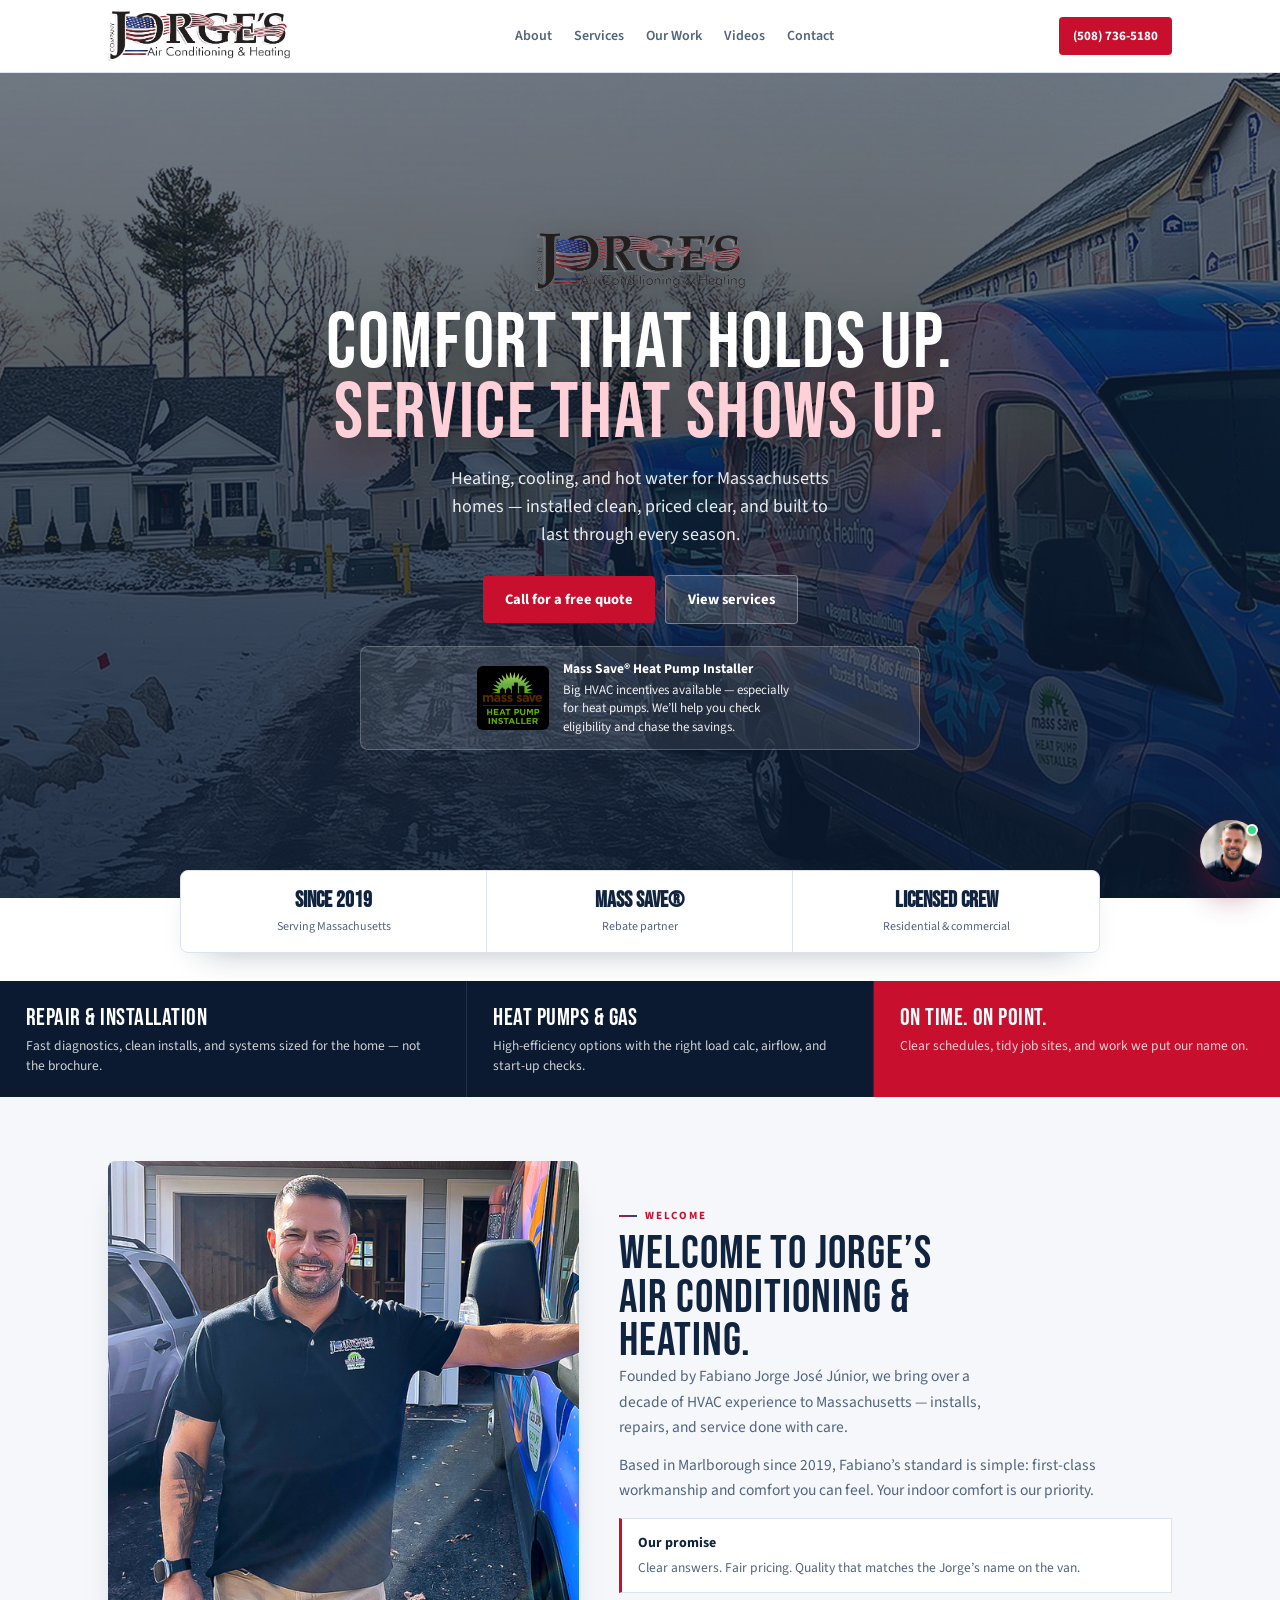
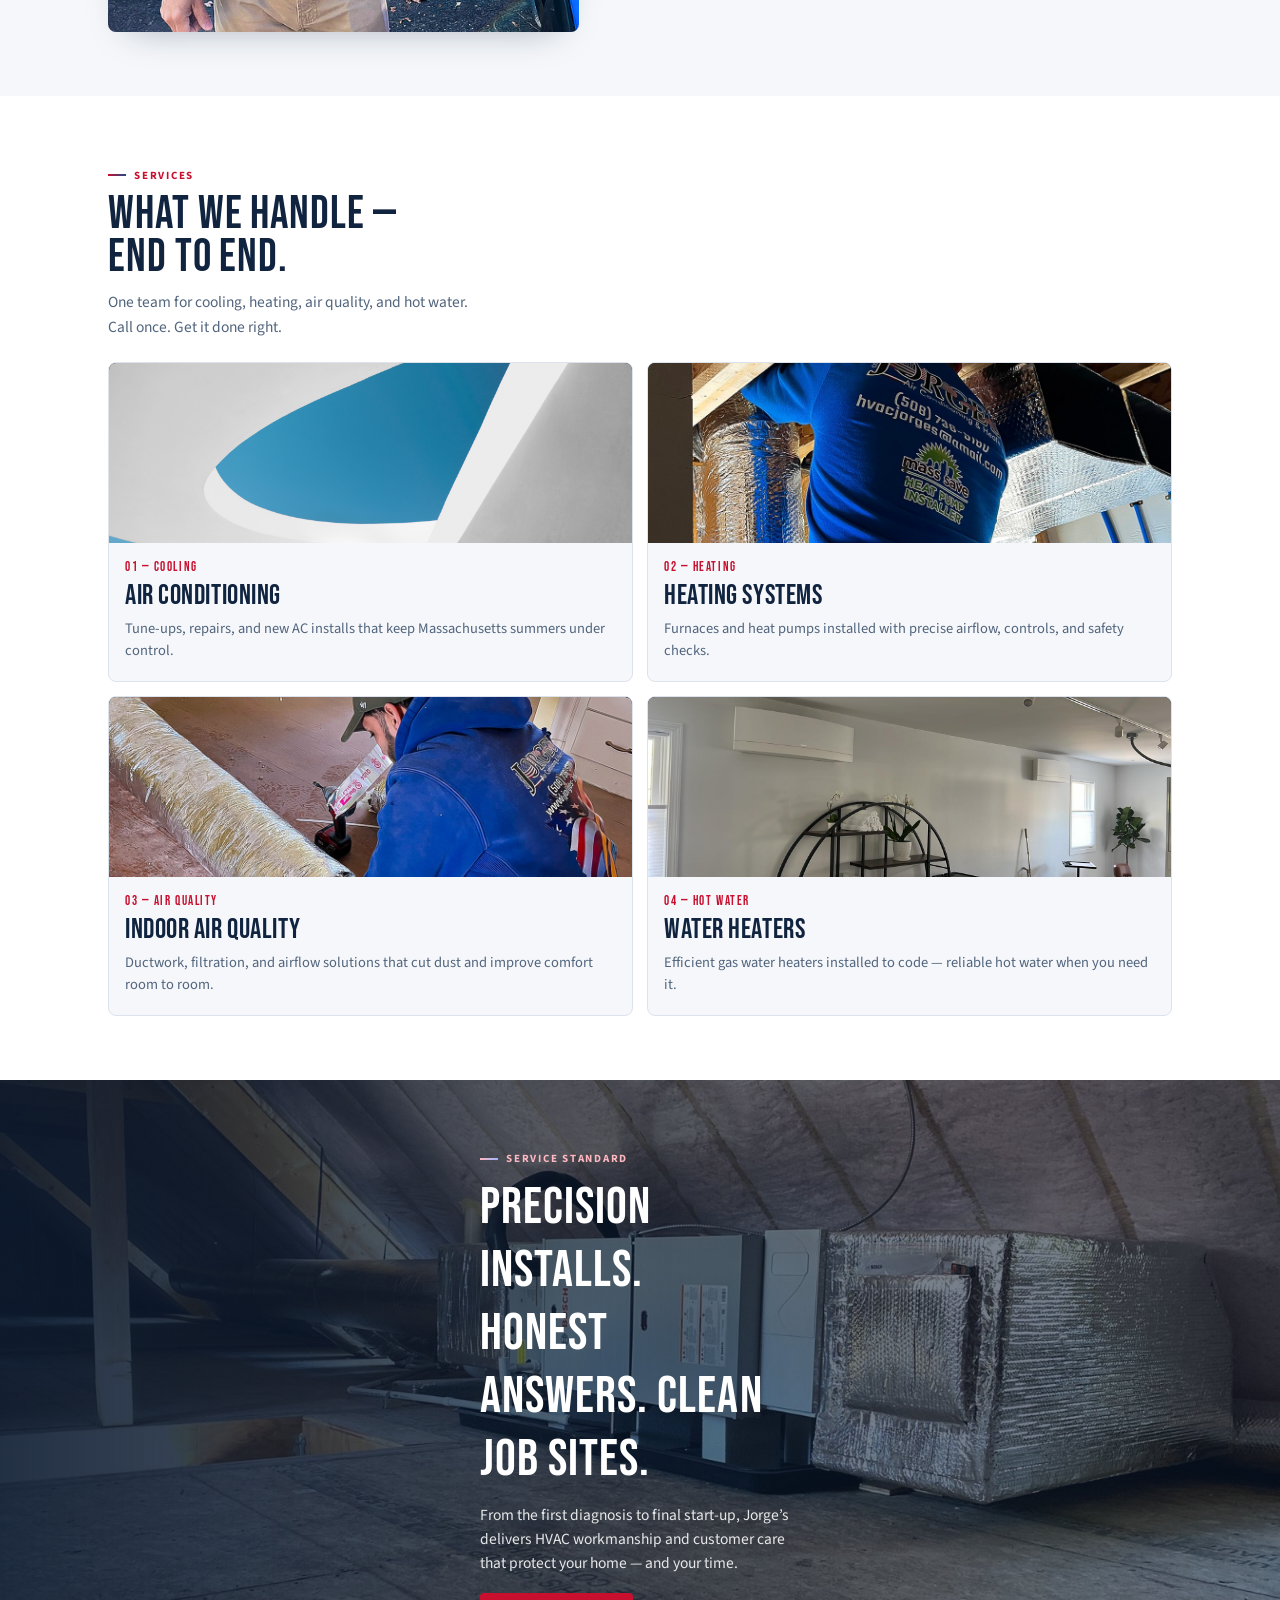
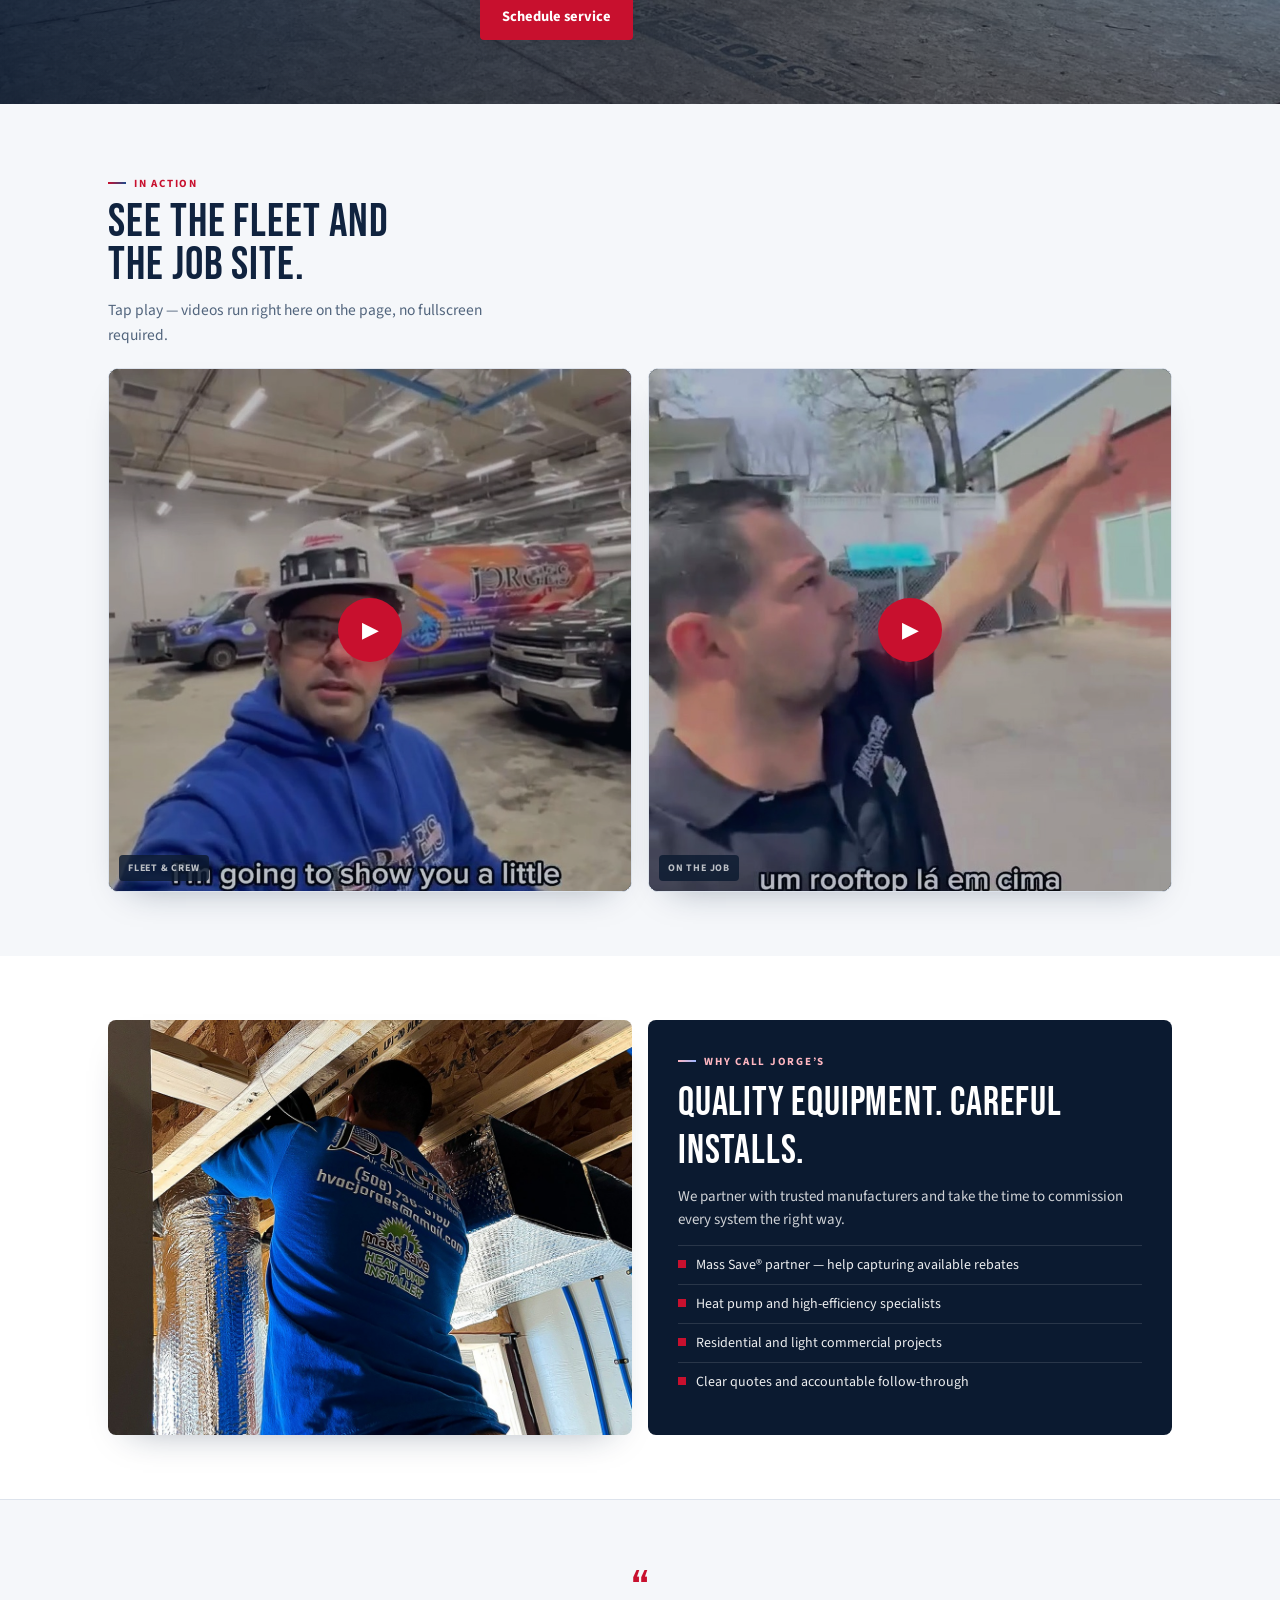
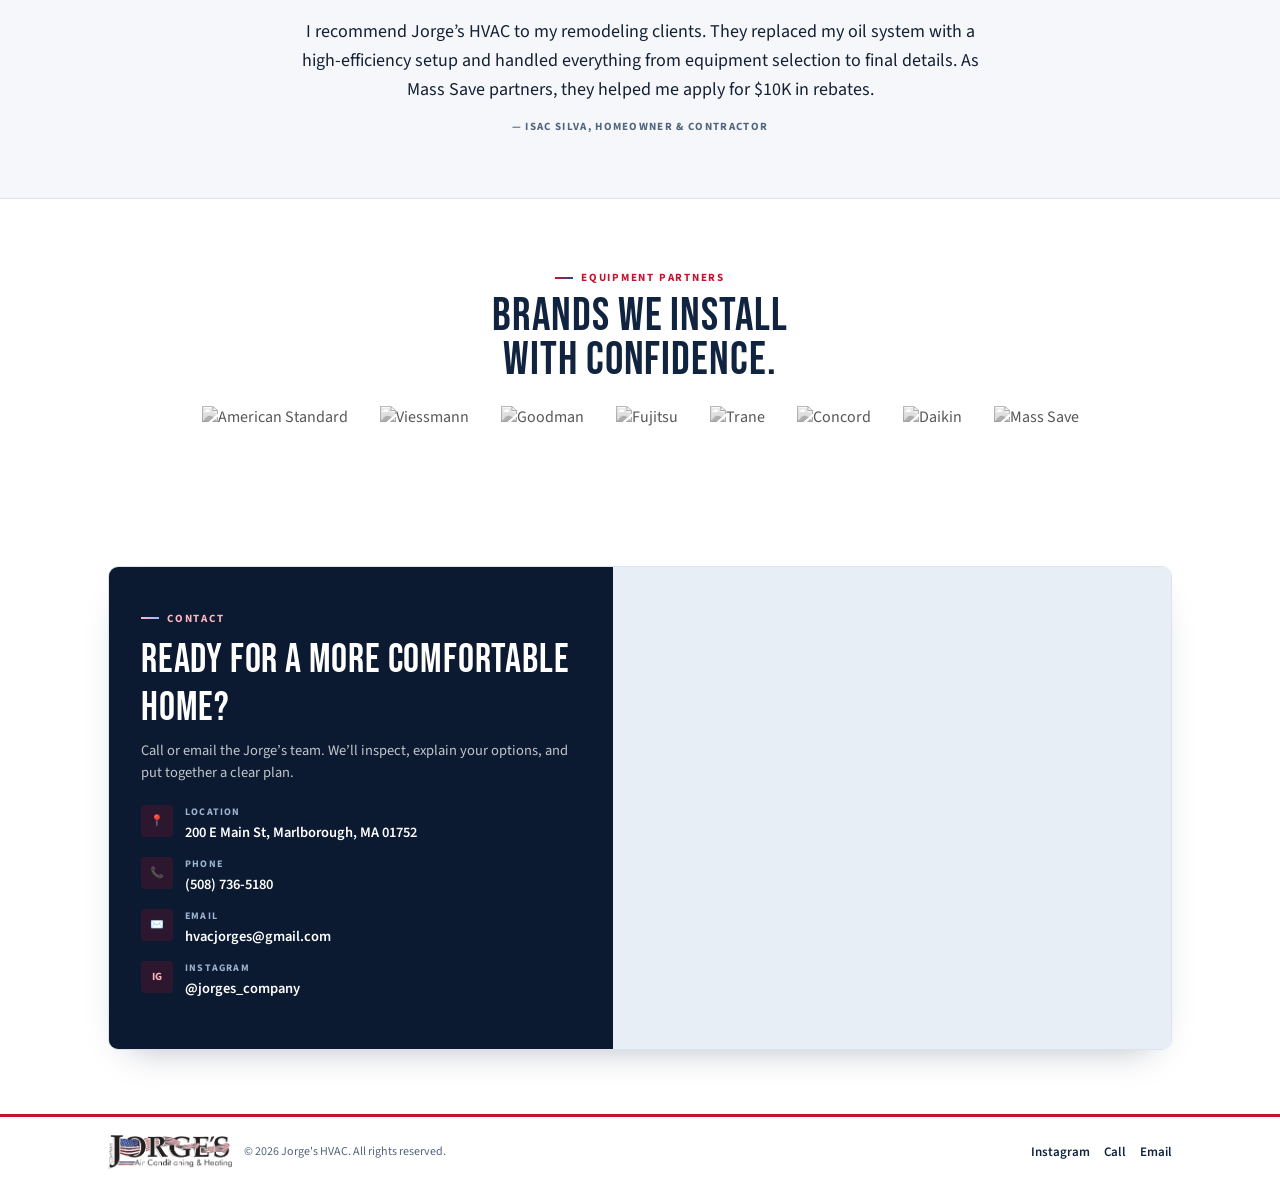
==== commit 3b6ba2d9: "Add AI chat, Mass Save hero badge, and sharper service copy - Replace New England field copy with HV" ====
--- a/index.html
+++ b/index.html
@@ -154,7 +154,29 @@
   }
   .hero .cta-row{
     display:flex;justify-content:center;flex-wrap:wrap;gap:10px;
-  }
+    align-items:center;
+  }
+  .hero-mass{
+    display:flex;align-items:center;justify-content:center;gap:14px;
+    flex-wrap:wrap;
+    margin-top:22px;
+    padding:12px 14px;
+    background:rgba(255,255,255,.1);
+    border:1px solid rgba(255,255,255,.22);
+    border-radius:8px;
+    max-width:560px;
+    margin-left:auto;margin-right:auto;
+    text-align:left;
+  }
+  .hero-mass img{
+    width:72px;height:auto;flex-shrink:0;
+    background:#000;border-radius:6px;padding:6px;
+  }
+  .hero-mass p{
+    margin:0;font-size:13px;line-height:1.45;
+    color:rgba(255,255,255,.92);max-width:40ch;
+  }
+  .hero-mass strong{display:block;font-size:13.5px;margin-bottom:2px;color:#fff;}
   .hero-bar{
     position:relative;z-index:2;
     display:grid;
@@ -422,6 +444,92 @@
   footer p{margin:0;font-size:12px;}
   footer .f-links{display:flex;gap:14px;}
   footer .f-links a{color:var(--navy);text-decoration:none;font-size:13px;font-weight:600;}
+
+  /* Chat widget */
+  .chat-launcher{
+    position:fixed;right:18px;bottom:18px;z-index:80;
+    width:62px;height:62px;border-radius:50%;border:0;
+    background:#7a1230;color:#fff;cursor:pointer;
+    box-shadow:0 14px 30px rgba(122,18,48,.45);
+    display:grid;place-items:center;padding:0;
+  }
+  .chat-launcher img{width:100%;height:100%;object-fit:cover;border-radius:50%;}
+  .chat-launcher .dot{
+    position:absolute;right:4px;top:4px;width:12px;height:12px;
+    background:#3ddc84;border:2px solid #fff;border-radius:50%;
+  }
+  .chat-panel{
+    position:fixed;right:18px;bottom:92px;z-index:85;
+    width:min(360px,calc(100vw - 24px));
+    height:min(560px,calc(100vh - 120px));
+    background:#fff;border-radius:14px;overflow:hidden;
+    box-shadow:0 22px 50px rgba(16,35,63,.35);
+    display:none;flex-direction:column;
+    border:1px solid #e5e8ef;
+  }
+  .chat-panel.open{display:flex;}
+  .chat-head{
+    background:#7a1230;color:#fff;
+    display:flex;align-items:center;gap:10px;
+    padding:12px 14px;
+  }
+  .chat-head img{
+    width:38px;height:38px;border-radius:50%;object-fit:cover;
+    border:2px solid rgba(255,255,255,.35);
+  }
+  .chat-head .title{flex:1;font-weight:700;font-size:15px;}
+  .chat-head .close{
+    background:transparent;border:0;color:#fff;font-size:22px;cursor:pointer;line-height:1;
+  }
+  .chat-back{
+    padding:10px 12px 0;
+  }
+  .chat-back button{
+    border:1.5px solid #7a1230;color:#7a1230;background:#fff;
+    border-radius:999px;padding:6px 12px;font-size:12px;font-weight:700;cursor:pointer;
+  }
+  .chat-log{
+    flex:1;overflow:auto;padding:12px 12px 8px;
+    background:#f7f8fb;
+  }
+  .chat-msg{display:flex;gap:8px;margin-bottom:12px;align-items:flex-end;}
+  .chat-msg.user{justify-content:flex-end;}
+  .chat-msg .av{
+    width:28px;height:28px;border-radius:50%;object-fit:cover;flex-shrink:0;
+  }
+  .chat-msg .bubble{
+    max-width:78%;
+    padding:10px 12px;
+    border-radius:12px;
+    font-size:13.5px;line-height:1.45;
+  }
+  .chat-msg.bot .bubble{background:#eceff4;color:#1d2433;}
+  .chat-msg.user .bubble{background:#7a1230;color:#fff;}
+  .chat-msg .time{
+    display:block;margin-top:5px;font-size:10px;opacity:.65;
+  }
+  .chat-input{
+    display:flex;gap:8px;align-items:center;
+    padding:10px 12px 8px;background:#fff;border-top:1px solid #e8ecf2;
+  }
+  .chat-input input{
+    flex:1;border:1px solid #d7deea;border-radius:22px;
+    padding:11px 14px;font:inherit;font-size:14px;outline:none;
+  }
+  .chat-input input:focus{border-color:#7a1230;}
+  .chat-input button{
+    width:42px;height:42px;border-radius:50%;border:0;
+    background:#7a1230;color:#fff;cursor:pointer;font-size:16px;
+  }
+  .chat-input button:disabled{opacity:.5;cursor:wait;}
+  .chat-powered{
+    text-align:center;font-size:11px;color:#8a94a6;padding:0 0 10px;background:#fff;
+  }
+  .chat-powered b{color:#7a1230;}
+  @media(max-width:520px){
+    .chat-launcher{right:14px;bottom:14px;}
+    .chat-panel{right:12px;bottom:84px;height:min(70vh,520px);}
+  }
 </style>
 </head>
 <body>
@@ -453,12 +561,16 @@
       <a class="btn btn-red" href="tel:5087365180">Call for a free quote</a>
       <a class="btn btn-ghost" href="#services">View services</a>
     </div>
+    <div class="hero-mass">
+      <img src="assets/logo/mass-save.png" width="72" height="62" alt="Mass Save Heat Pump Installer">
+      <p><strong>Mass Save® Heat Pump Installer</strong> Big HVAC incentives available — especially for heat pumps. We’ll help you check eligibility and chase the savings.</p>
+    </div>
   </div>
 </section>
 
 <div class="wrap" style="position:relative;z-index:3;">
   <div class="hero-bar">
-    <div><b>Since 2019</b><span>Marlborough, MA</span></div>
+    <div><b>Since 2019</b><span>Serving Massachusetts</span></div>
     <div><b>Mass Save®</b><span>Rebate partner</span></div>
     <div><b>Licensed crew</b><span>Residential &amp; commercial</span></div>
   </div>
@@ -485,13 +597,13 @@
       <img src="assets/images/owner-van-square.jpg" alt="Jorge's HVAC technician with branded service van">
     </div>
     <div class="about-copy">
-      <span class="eyebrow">About Jorge’s</span>
-      <h2 class="sec-title">A Marlborough HVAC company homeowners trust.</h2>
-      <p class="sec-copy">Jorge’s Air Conditioning &amp; Heating serves homeowners and light commercial clients across the MetroWest area with professional installs, repairs, and maintenance.</p>
-      <p>We focus on the fundamentals that keep systems running: correct sizing, quality equipment, clean ductwork, and follow-through after the van leaves. That is how first-time calls become long-term customers.</p>
+      <span class="eyebrow">Welcome</span>
+      <h2 class="sec-title">Welcome to Jorge’s Air Conditioning &amp; Heating.</h2>
+      <p class="sec-copy">Founded by Fabiano Jorge José Júnior, we bring over a decade of HVAC experience to Massachusetts — installs, repairs, and service done with care.</p>
+      <p>Based in Marlborough since 2019, Fabiano’s standard is simple: first-class workmanship and comfort you can feel. Your indoor comfort is our priority.</p>
       <div class="pledge">
-        <strong>Our standard</strong>
-        <span>Straight answers. Fair pricing. Workmanship that matches the Jorge’s name on the van.</span>
+        <strong>Our promise</strong>
+        <span>Clear answers. Fair pricing. Quality that matches the Jorge’s name on the van.</span>
       </div>
     </div>
   </div>
@@ -544,9 +656,9 @@
 <section class="field" id="work">
   <div class="field-bg" aria-hidden="true"></div>
   <div class="wrap">
-    <span class="eyebrow light">Our work</span>
-    <h2>Built for New England winters — and humid summers.</h2>
-    <p>Every install is planned, set, and verified. From attic equipment to finished start-up, we treat the details like they matter — because they do.</p>
+    <span class="eyebrow light">Service standard</span>
+    <h2>Precision installs. Honest answers. Clean job sites.</h2>
+    <p>From the first diagnosis to final start-up, Jorge’s delivers HVAC workmanship and customer care that protect your home — and your time.</p>
     <a class="btn btn-red" href="tel:5087365180">Schedule service</a>
   </div>
 </section>
@@ -688,6 +800,26 @@
   </div>
 </footer>
 
+<button class="chat-launcher" id="chatLauncher" type="button" aria-label="Open chat">
+  <img src="assets/images/fabiano-avatar.jpg" alt="Chat with Jorge's HVAC">
+  <span class="dot" aria-hidden="true"></span>
+</button>
+
+<div class="chat-panel" id="chatPanel" role="dialog" aria-label="Jorge's HVAC chat">
+  <div class="chat-head">
+    <img src="assets/images/fabiano-avatar.jpg" alt="Fabiano">
+    <div class="title">Have a question?</div>
+    <button class="close" id="chatClose" type="button" aria-label="Close chat">×</button>
+  </div>
+  <div class="chat-back"><button type="button" id="chatReset">← Back</button></div>
+  <div class="chat-log" id="chatLog"></div>
+  <form class="chat-input" id="chatForm">
+    <input id="chatInput" type="text" placeholder="Type a message" autocomplete="off" maxlength="800">
+    <button type="submit" id="chatSend" aria-label="Send">➤</button>
+  </form>
+  <div class="chat-powered">Powered by <b>Jorge’s AI</b></div>
+</div>
+
 <script>
 (function () {
   document.querySelectorAll('[data-player]').forEach(function (card) {
@@ -695,7 +827,6 @@
     var btn = card.querySelector('.play-btn');
     if (!video || !btn) return;
 
-    // Force inline playback attributes for iOS / Android WebViews
     video.setAttribute('playsinline', '');
     video.setAttribute('webkit-playsinline', '');
     video.setAttribute('x5-playsinline', 'true');
@@ -722,18 +853,134 @@
       start();
     });
 
-    video.addEventListener('pause', function () {
-      if (video.currentTime > 0 && !video.ended) {
-        /* keep controls visible while paused mid-play */
-      }
-    });
-
     video.addEventListener('ended', function () {
       card.classList.remove('is-playing');
       video.removeAttribute('controls');
       video.currentTime = 0;
     });
   });
+
+  var panel = document.getElementById('chatPanel');
+  var launcher = document.getElementById('chatLauncher');
+  var closeBtn = document.getElementById('chatClose');
+  var resetBtn = document.getElementById('chatReset');
+  var form = document.getElementById('chatForm');
+  var input = document.getElementById('chatInput');
+  var sendBtn = document.getElementById('chatSend');
+  var log = document.getElementById('chatLog');
+  var history = [];
+  var AVATAR = 'assets/images/fabiano-avatar.jpg';
+
+  function stamp() {
+    try {
+      return new Date().toLocaleString(undefined, { month: 'short', day: 'numeric', hour: '2-digit', minute: '2-digit' });
+    } catch (e) {
+      return '';
+    }
+  }
+
+  function addMsg(role, text) {
+    var row = document.createElement('div');
+    row.className = 'chat-msg ' + (role === 'user' ? 'user' : 'bot');
+    var html = '';
+    if (role !== 'user') {
+      html += '<img class="av" src="' + AVATAR + '" alt="">';
+    }
+    html += '<div class="bubble">' + escapeHtml(text) + '<span class="time">' + stamp() + '</span></div>';
+    row.innerHTML = html;
+    log.appendChild(row);
+    log.scrollTop = log.scrollHeight;
+  }
+
+  function escapeHtml(str) {
+    return String(str)
+      .replace(/&/g, '&amp;')
+      .replace(/</g, '&lt;')
+      .replace(/>/g, '&gt;')
+      .replace(/"/g, '&quot;');
+  }
+
+  function seed() {
+    log.innerHTML = '';
+    history = [];
+    addMsg('bot', 'Enter your question below and a representative will get right back to you.');
+    addMsg('bot', 'Ask about AC, heating, heat pumps, water heaters, Mass Save rebates, or scheduling — I can help with the first answers.');
+  }
+
+  function openChat() {
+    panel.classList.add('open');
+    if (!log.childElementCount) seed();
+    setTimeout(function () { input.focus(); }, 50);
+  }
+
+  function closeChat() {
+    panel.classList.remove('open');
+  }
+
+  launcher.addEventListener('click', function () {
+    if (panel.classList.contains('open')) closeChat();
+    else openChat();
+  });
+  closeBtn.addEventListener('click', closeChat);
+  resetBtn.addEventListener('click', function () {
+    seed();
+    input.focus();
+  });
+
+  function localReply(text) {
+    var t = text.toLowerCase();
+    if (/mass\s*save|rebate|incentiv|desconto|bomba de calor|heat\s*pump/.test(t)) {
+      return 'Yes — as a Mass Save® Heat Pump Installer, Jorge’s helps homeowners pursue HVAC incentives, especially for heat pumps. If a system doesn’t qualify, it’s usually due to specific program rules. Call (508) 736-5180 and we’ll check your options.';
+    }
+    if (/ac|air\s*cond|cooling|ar\s*cond|refriger/.test(t)) {
+      return 'We install, repair, and maintain air conditioning systems for homes and light commercial spaces. Tell us what’s going on — warm rooms, leaks, or a unit that won’t start — or call (508) 736-5180 for service.';
+    }
+    if (/heat|furnace|aquec|calef/.test(t)) {
+      return 'Jorge’s handles heating systems including furnaces and heat pumps — diagnostics, repairs, and full installs. For a quote or service visit, call (508) 736-5180.';
+    }
+    if (/water\s*heater|água|agua quente|hot water/.test(t)) {
+      return 'We install efficient gas water heaters with clean, code-compliant connections. Call (508) 736-5180 to schedule an assessment.';
+    }
+    if (/price|orçamento|orcamento|quote|cost|preço|preco/.test(t)) {
+      return 'Pricing depends on the system, home, and scope of work. Share a few details here, or call (508) 736-5180 for a clear quote from the team.';
+    }
+    if (/hours|horário|horario|open|address|endereço|endereco|where/.test(t)) {
+      return 'We’re at 200 E Main St, Marlborough, MA 01752. Call (508) 736-5180 or email hvacjorges@gmail.com — Fabiano and the team will point you in the right direction.';
+    }
+    return 'Thanks for reaching out to Jorge’s HVAC. We handle cooling, heating, air quality, water heaters, and Mass Save heat-pump upgrades. Ask me anything specific, or call (508) 736-5180 for fast help.';
+  }
+
+  async function askAi(userText) {
+    history.push({ role: 'user', content: userText });
+    try {
+      var res = await fetch('/.netlify/functions/chat', {
+        method: 'POST',
+        headers: { 'Content-Type': 'application/json' },
+        body: JSON.stringify({ messages: history })
+      });
+      var data = await res.json().catch(function () { return {}; });
+      var reply = data.reply || localReply(userText);
+      history.push({ role: 'assistant', content: reply });
+      return reply;
+    } catch (e) {
+      var fallback = localReply(userText);
+      history.push({ role: 'assistant', content: fallback });
+      return fallback;
+    }
+  }
+
+  form.addEventListener('submit', async function (e) {
+    e.preventDefault();
+    var text = (input.value || '').trim();
+    if (!text) return;
+    input.value = '';
+    addMsg('user', text);
+    sendBtn.disabled = true;
+    var reply = await askAi(text);
+    addMsg('bot', reply);
+    sendBtn.disabled = false;
+    input.focus();
+  });
 })();
 </script>
 
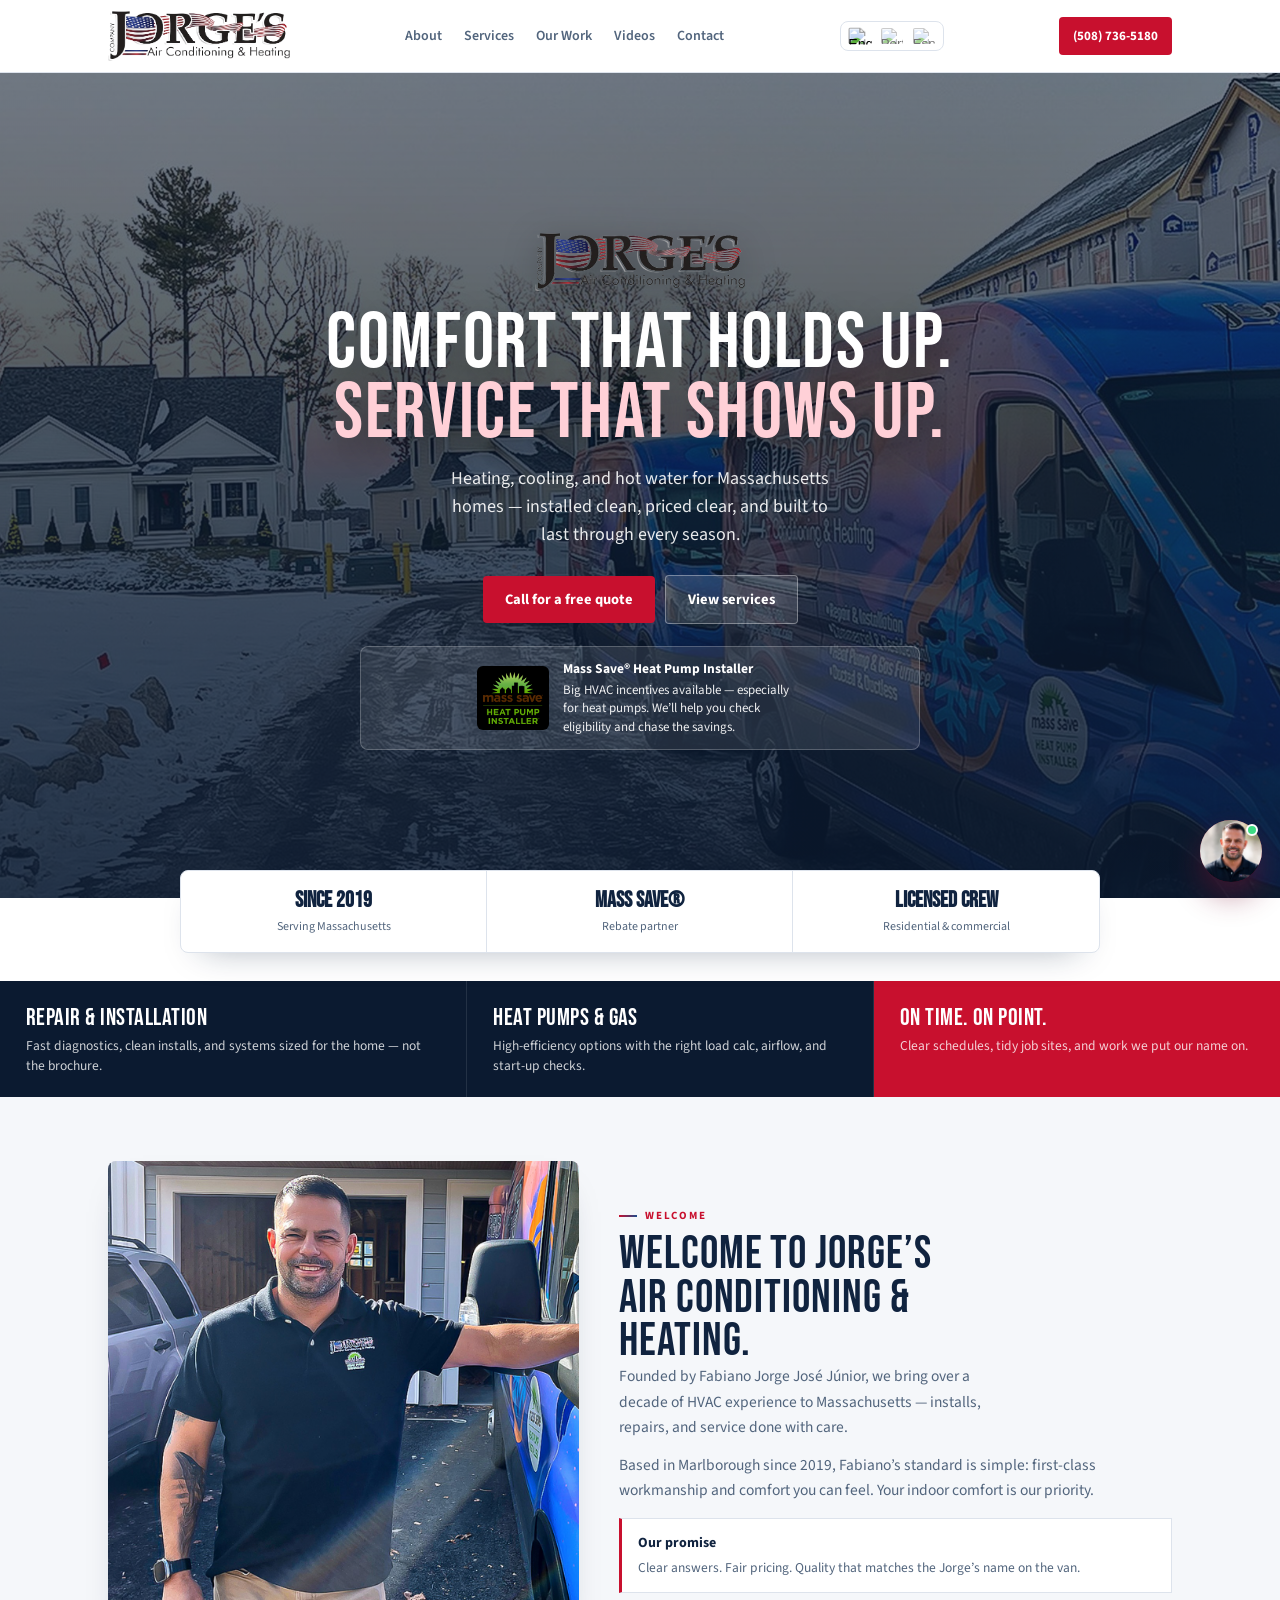
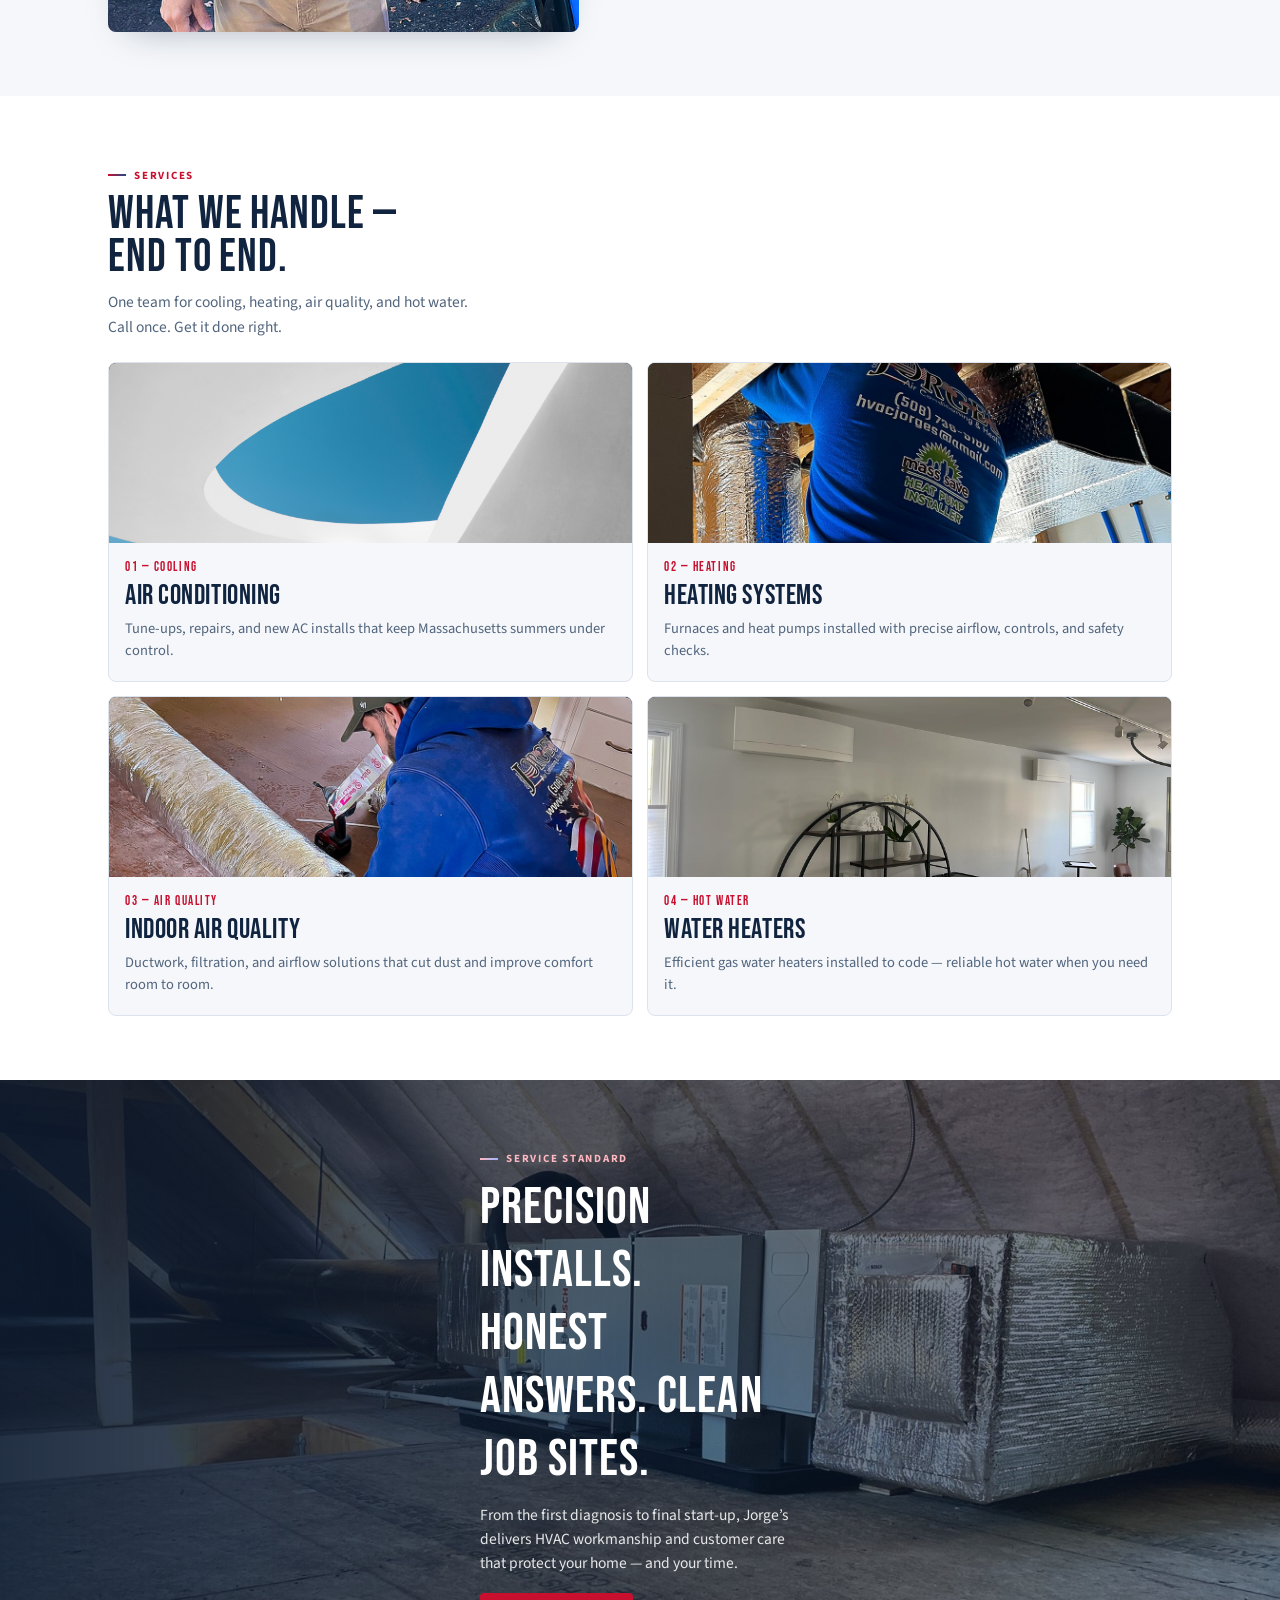
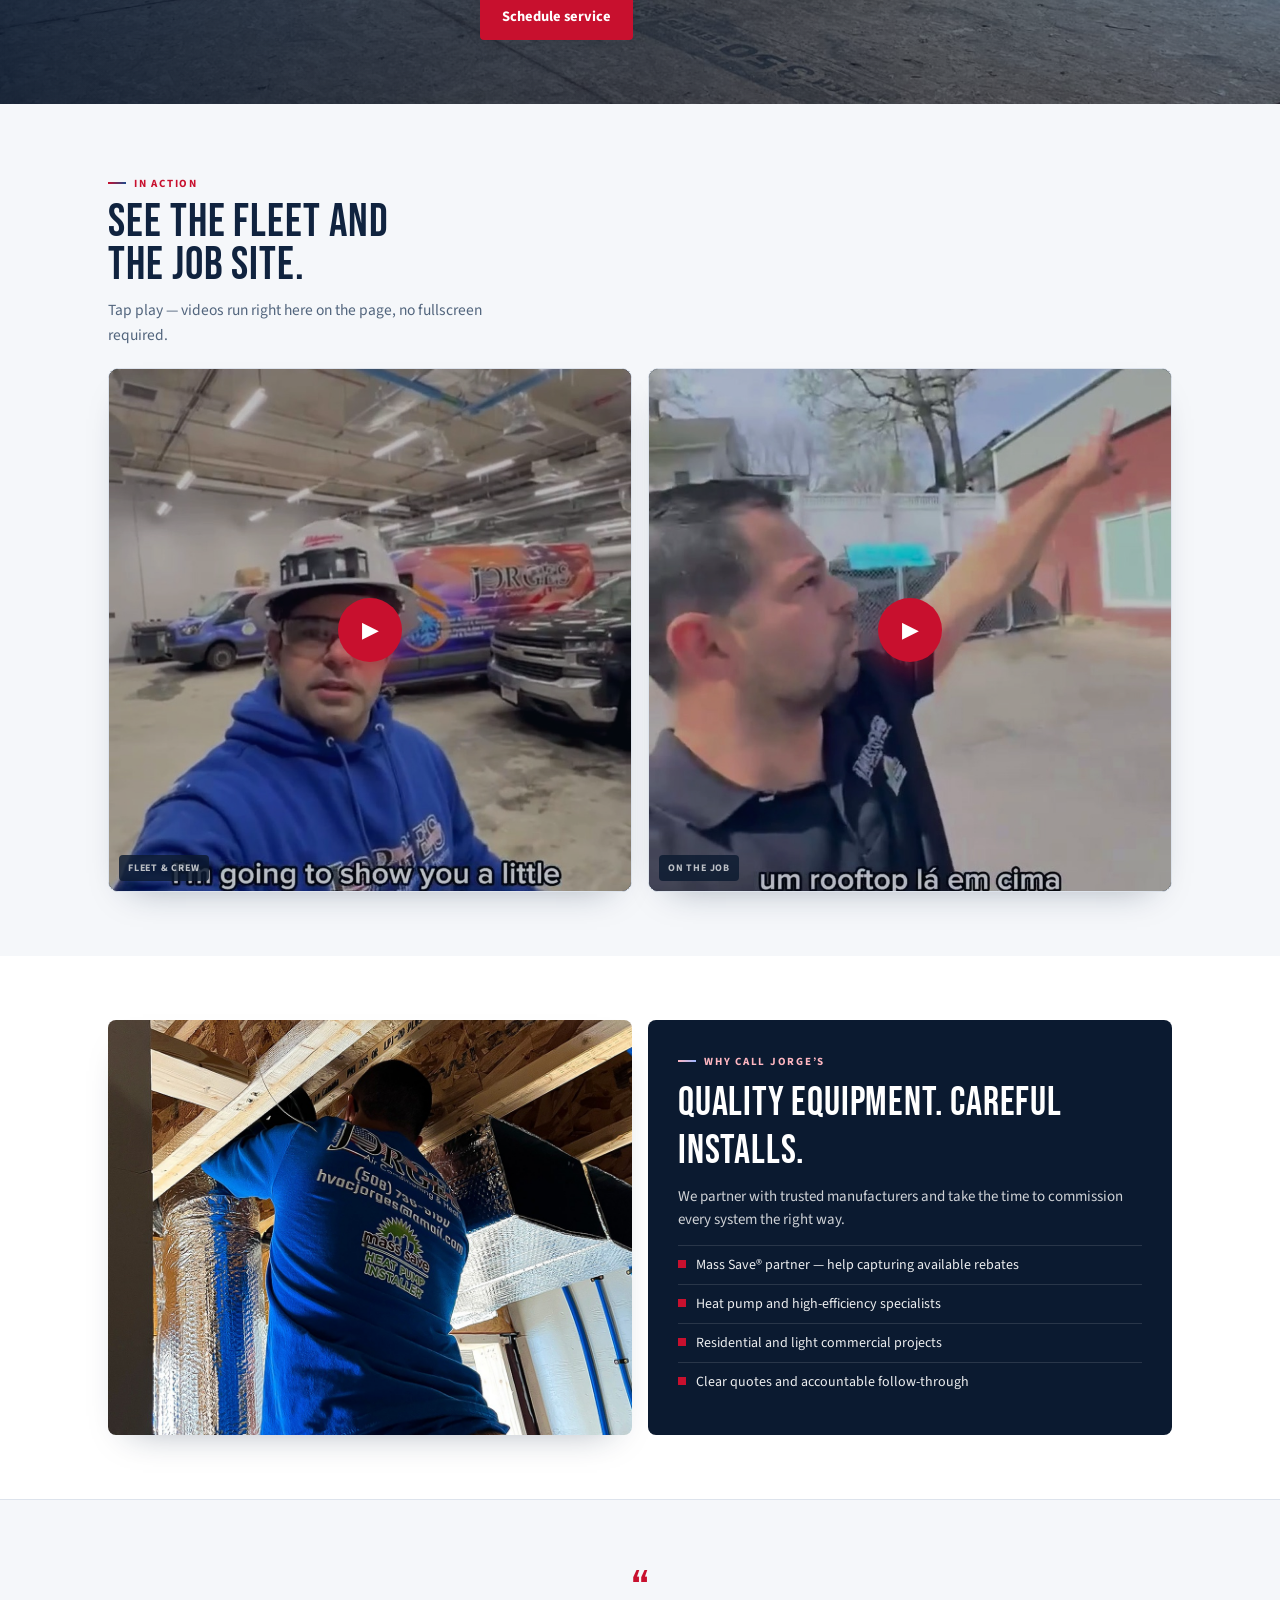
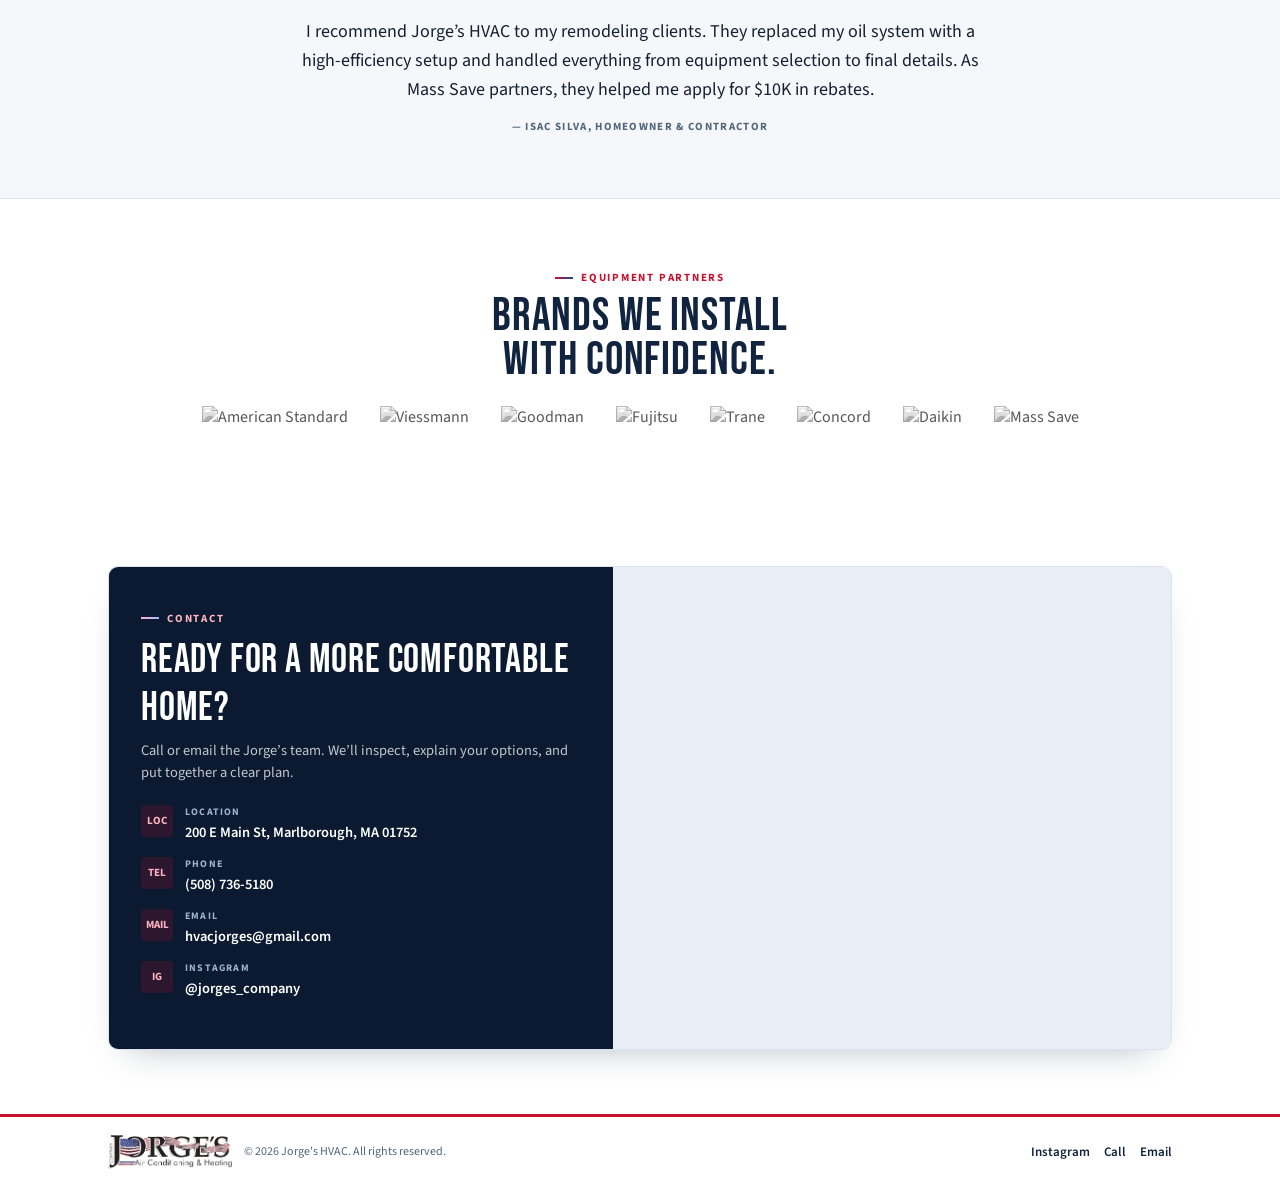
==== commit b2483813: "Formal multi-bubble chat, Spanish support, and site language flags - Chat returns short formal bubbl" ====
--- a/index.html
+++ b/index.html
@@ -96,6 +96,17 @@
     padding:10px 14px;border-radius:4px;font-weight:700;font-size:13px;
     white-space:nowrap;
   }
+  .lang-box{
+    display:flex;align-items:center;gap:6px;
+    padding:4px 6px;border:1px solid var(--line);border-radius:8px;background:#fff;
+  }
+  .lang-box button{
+    border:0;background:transparent;padding:2px;cursor:pointer;border-radius:4px;
+    line-height:0;opacity:.55;transition:opacity .15s ease, transform .15s ease;
+  }
+  .lang-box button.active{opacity:1;transform:scale(1.06);}
+  .lang-box button:hover{opacity:1;}
+  .lang-box img{width:22px;height:16px;object-fit:cover;border-radius:2px;display:block;}
   .menu-btn{display:none;background:none;border:0;color:var(--navy);font-size:26px;cursor:pointer;}
   @media(max-width:860px){
     .links{
@@ -106,6 +117,7 @@
     .links.open{display:flex;}
     .menu-btn{display:block;}
     .nav{position:relative;}
+    .call-pill{display:none;}
   }
 
   /* HERO — full bleed, centered, van background */
@@ -508,6 +520,21 @@
   .chat-msg .time{
     display:block;margin-top:5px;font-size:10px;opacity:.65;
   }
+  .chat-msg.typing .bubble{
+    min-width:54px;
+    display:inline-flex;align-items:center;gap:5px;
+    padding:14px 16px;
+  }
+  .chat-msg.typing .dotty{
+    width:7px;height:7px;border-radius:50%;background:#7a1230;opacity:.35;
+    animation:chatBounce 1.2s infinite ease-in-out;
+  }
+  .chat-msg.typing .dotty:nth-child(2){animation-delay:.15s;}
+  .chat-msg.typing .dotty:nth-child(3){animation-delay:.3s;}
+  @keyframes chatBounce{
+    0%,80%,100%{transform:translateY(0);opacity:.3;}
+    40%{transform:translateY(-4px);opacity:1;}
+  }
   .chat-input{
     display:flex;gap:8px;align-items:center;
     padding:10px 12px 8px;background:#fff;border-top:1px solid #e8ecf2;
@@ -540,12 +567,17 @@
       <img src="assets/logo/jorges-logo-clear.png" width="182" height="50" alt="Jorge's Air Conditioning &amp; Heating">
     </a>
     <nav class="links" aria-label="Primary">
-      <a href="#about">About</a>
-      <a href="#services">Services</a>
-      <a href="#work">Our Work</a>
-      <a href="#videos">Videos</a>
-      <a href="#contact">Contact</a>
+      <a href="#about" data-i18n="nav_about">About</a>
+      <a href="#services" data-i18n="nav_services">Services</a>
+      <a href="#work" data-i18n="nav_work">Our Work</a>
+      <a href="#videos" data-i18n="nav_videos">Videos</a>
+      <a href="#contact" data-i18n="nav_contact">Contact</a>
     </nav>
+    <div class="lang-box" aria-label="Language">
+      <button type="button" data-lang="en" class="active" title="English"><img src="https://flagcdn.com/w40/us.png" width="22" height="16" alt="English"></button>
+      <button type="button" data-lang="pt" title="Português"><img src="https://flagcdn.com/w40/br.png" width="22" height="16" alt="Português"></button>
+      <button type="button" data-lang="es" title="Español"><img src="https://flagcdn.com/w40/es.png" width="22" height="16" alt="Español"></button>
+    </div>
     <a class="call-pill" href="tel:5087365180">(508) 736-5180</a>
     <button class="menu-btn" type="button" aria-label="Menu" onclick="document.querySelector('.links').classList.toggle('open')">☰</button>
   </div>
@@ -555,39 +587,39 @@
   <div class="hero-bg" aria-hidden="true"></div>
   <div class="hero-inner">
     <img class="hero-logo" src="assets/logo/jorges-logo-hero.png" width="210" height="58" alt="Jorge's Air Conditioning &amp; Heating">
-    <h1>COMFORT THAT HOLDS UP.<br><em>SERVICE THAT SHOWS UP.</em></h1>
-    <p class="lead">Heating, cooling, and hot water for Massachusetts homes — installed clean, priced clear, and built to last through every season.</p>
+    <h1><span data-i18n="hero_title_1">COMFORT THAT HOLDS UP.</span><br><em data-i18n="hero_title_2">SERVICE THAT SHOWS UP.</em></h1>
+    <p class="lead" data-i18n="hero_lead">Heating, cooling, and hot water for Massachusetts homes — installed clean, priced clear, and built to last through every season.</p>
     <div class="cta-row">
-      <a class="btn btn-red" href="tel:5087365180">Call for a free quote</a>
-      <a class="btn btn-ghost" href="#services">View services</a>
+      <a class="btn btn-red" href="tel:5087365180" data-i18n="hero_cta_quote">Call for a free quote</a>
+      <a class="btn btn-ghost" href="#services" data-i18n="hero_cta_services">View services</a>
     </div>
     <div class="hero-mass">
       <img src="assets/logo/mass-save.png" width="72" height="62" alt="Mass Save Heat Pump Installer">
-      <p><strong>Mass Save® Heat Pump Installer</strong> Big HVAC incentives available — especially for heat pumps. We’ll help you check eligibility and chase the savings.</p>
+      <p><strong data-i18n="hero_mass_title">Mass Save® Heat Pump Installer</strong> <span data-i18n="hero_mass_text">Big HVAC incentives available — especially for heat pumps. We’ll help you check eligibility and chase the savings.</span></p>
     </div>
   </div>
 </section>
 
 <div class="wrap" style="position:relative;z-index:3;">
   <div class="hero-bar">
-    <div><b>Since 2019</b><span>Serving Massachusetts</span></div>
-    <div><b>Mass Save®</b><span>Rebate partner</span></div>
-    <div><b>Licensed crew</b><span>Residential &amp; commercial</span></div>
+    <div><b data-i18n="bar_since">Since 2019</b><span data-i18n="bar_since_sub">Serving Massachusetts</span></div>
+    <div><b data-i18n="bar_mass">Mass Save®</b><span data-i18n="bar_mass_sub">Rebate partner</span></div>
+    <div><b data-i18n="bar_crew">Licensed crew</b><span data-i18n="bar_crew_sub">Residential &amp; commercial</span></div>
   </div>
 </div>
 
 <div class="usa-stripe">
   <article>
-    <h3>Repair &amp; installation</h3>
-    <p>Fast diagnostics, clean installs, and systems sized for the home — not the brochure.</p>
+    <h3 data-i18n="stripe1_h">Repair &amp; installation</h3>
+    <p data-i18n="stripe1_p">Fast diagnostics, clean installs, and systems sized for the home — not the brochure.</p>
   </article>
   <article>
-    <h3>Heat pumps &amp; gas</h3>
-    <p>High-efficiency options with the right load calc, airflow, and start-up checks.</p>
+    <h3 data-i18n="stripe2_h">Heat pumps &amp; gas</h3>
+    <p data-i18n="stripe2_p">High-efficiency options with the right load calc, airflow, and start-up checks.</p>
   </article>
   <article>
-    <h3>On time. On point.</h3>
-    <p>Clear schedules, tidy job sites, and work we put our name on.</p>
+    <h3 data-i18n="stripe3_h">On time. On point.</h3>
+    <p data-i18n="stripe3_p">Clear schedules, tidy job sites, and work we put our name on.</p>
   </article>
 </div>
 
@@ -597,13 +629,13 @@
       <img src="assets/images/owner-van-square.jpg" alt="Jorge's HVAC technician with branded service van">
     </div>
     <div class="about-copy">
-      <span class="eyebrow">Welcome</span>
-      <h2 class="sec-title">Welcome to Jorge’s Air Conditioning &amp; Heating.</h2>
-      <p class="sec-copy">Founded by Fabiano Jorge José Júnior, we bring over a decade of HVAC experience to Massachusetts — installs, repairs, and service done with care.</p>
-      <p>Based in Marlborough since 2019, Fabiano’s standard is simple: first-class workmanship and comfort you can feel. Your indoor comfort is our priority.</p>
+      <span class="eyebrow" data-i18n="about_eyebrow">Welcome</span>
+      <h2 class="sec-title" data-i18n="about_title">Welcome to Jorge’s Air Conditioning &amp; Heating.</h2>
+      <p class="sec-copy" data-i18n="about_p1">Founded by Fabiano Jorge José Júnior, we bring over a decade of HVAC experience to Massachusetts — installs, repairs, and service done with care.</p>
+      <p data-i18n="about_p2">Based in Marlborough since 2019, Fabiano’s standard is simple: first-class workmanship and comfort you can feel. Your indoor comfort is our priority.</p>
       <div class="pledge">
-        <strong>Our promise</strong>
-        <span>Clear answers. Fair pricing. Quality that matches the Jorge’s name on the van.</span>
+        <strong data-i18n="about_promise">Our promise</strong>
+        <span data-i18n="about_promise_text">Clear answers. Fair pricing. Quality that matches the Jorge’s name on the van.</span>
       </div>
     </div>
   </div>
@@ -612,41 +644,41 @@
 <section class="services" id="services">
   <div class="wrap">
     <div class="services-head">
-      <span class="eyebrow">Services</span>
-      <h2 class="sec-title">What we handle — end to end.</h2>
-      <p class="sec-copy">One team for cooling, heating, air quality, and hot water. Call once. Get it done right.</p>
+      <span class="eyebrow" data-i18n="services_eyebrow">Services</span>
+      <h2 class="sec-title" data-i18n="services_title">What we handle — end to end.</h2>
+      <p class="sec-copy" data-i18n="services_lead">One team for cooling, heating, air quality, and hot water. Call once. Get it done right.</p>
     </div>
     <div class="service-grid">
       <article class="service-card">
         <div class="shot" style="background-image:url('assets/images/service-cooling.jpg')"></div>
         <div class="body">
-          <div class="num">01 — Cooling</div>
-          <h3>Air Conditioning</h3>
-          <p>Tune-ups, repairs, and new AC installs that keep Massachusetts summers under control.</p>
+          <div class="num" data-i18n="svc1_num">01 — Cooling</div>
+          <h3 data-i18n="svc1_h">Air Conditioning</h3>
+          <p data-i18n="svc1_p">Tune-ups, repairs, and new AC installs that keep Massachusetts summers under control.</p>
         </div>
       </article>
       <article class="service-card">
         <div class="shot" style="background-image:url('assets/images/service-install.jpg')"></div>
         <div class="body">
-          <div class="num">02 — Heating</div>
-          <h3>Heating Systems</h3>
-          <p>Furnaces and heat pumps installed with precise airflow, controls, and safety checks.</p>
+          <div class="num" data-i18n="svc2_num">02 — Heating</div>
+          <h3 data-i18n="svc2_h">Heating Systems</h3>
+          <p data-i18n="svc2_p">Furnaces and heat pumps installed with precise airflow, controls, and safety checks.</p>
         </div>
       </article>
       <article class="service-card">
         <div class="shot" style="background-image:url('assets/images/service-duct.jpg')"></div>
         <div class="body">
-          <div class="num">03 — Air Quality</div>
-          <h3>Indoor Air Quality</h3>
-          <p>Ductwork, filtration, and airflow solutions that cut dust and improve comfort room to room.</p>
+          <div class="num" data-i18n="svc3_num">03 — Air Quality</div>
+          <h3 data-i18n="svc3_h">Indoor Air Quality</h3>
+          <p data-i18n="svc3_p">Ductwork, filtration, and airflow solutions that cut dust and improve comfort room to room.</p>
         </div>
       </article>
       <article class="service-card">
         <div class="shot" style="background-image:url('assets/images/service-water.jpg')"></div>
         <div class="body">
-          <div class="num">04 — Hot Water</div>
-          <h3>Water Heaters</h3>
-          <p>Efficient gas water heaters installed to code — reliable hot water when you need it.</p>
+          <div class="num" data-i18n="svc4_num">04 — Hot Water</div>
+          <h3 data-i18n="svc4_h">Water Heaters</h3>
+          <p data-i18n="svc4_p">Efficient gas water heaters installed to code — reliable hot water when you need it.</p>
         </div>
       </article>
     </div>
@@ -656,19 +688,19 @@
 <section class="field" id="work">
   <div class="field-bg" aria-hidden="true"></div>
   <div class="wrap">
-    <span class="eyebrow light">Service standard</span>
-    <h2>Precision installs. Honest answers. Clean job sites.</h2>
-    <p>From the first diagnosis to final start-up, Jorge’s delivers HVAC workmanship and customer care that protect your home — and your time.</p>
-    <a class="btn btn-red" href="tel:5087365180">Schedule service</a>
+    <span class="eyebrow light" data-i18n="field_eyebrow">Service standard</span>
+    <h2 data-i18n="field_title">Precision installs. Honest answers. Clean job sites.</h2>
+    <p data-i18n="field_p">From the first diagnosis to final start-up, Jorge’s delivers HVAC workmanship and customer care that protect your home — and your time.</p>
+    <a class="btn btn-red" href="tel:5087365180" data-i18n="field_cta">Schedule service</a>
   </div>
 </section>
 
 <section class="videos" id="videos">
   <div class="wrap">
     <div class="videos-head">
-      <span class="eyebrow">In action</span>
-      <h2 class="sec-title">See the fleet and the job site.</h2>
-      <p class="sec-copy">Tap play — videos run right here on the page, no fullscreen required.</p>
+      <span class="eyebrow" data-i18n="videos_eyebrow">In action</span>
+      <h2 class="sec-title" data-i18n="videos_title">See the fleet and the job site.</h2>
+      <p class="sec-copy" data-i18n="videos_lead">Tap play — videos run right here on the page, no fullscreen required.</p>
     </div>
     <div class="video-grid">
       <div class="video-card" data-player>
@@ -681,7 +713,7 @@
           controlslist="nodownload"
         ></video>
         <button class="play-btn" type="button" aria-label="Play video"><span>▶</span></button>
-        <span class="video-label">Fleet &amp; crew</span>
+        <span class="video-label" data-i18n="video_label_1">Fleet &amp; crew</span>
       </div>
       <div class="video-card" data-player>
         <video
@@ -693,7 +725,7 @@
           controlslist="nodownload"
         ></video>
         <button class="play-btn" type="button" aria-label="Play video"><span>▶</span></button>
-        <span class="video-label">On the job</span>
+        <span class="video-label" data-i18n="video_label_2">On the job</span>
       </div>
     </div>
   </div>
@@ -703,14 +735,14 @@
   <div class="wrap proof-grid">
     <div class="proof-photo" role="img" aria-label="Jorge's HVAC technician installing ductwork"></div>
     <div class="proof-panel">
-      <span class="eyebrow light">Why call Jorge’s</span>
-      <h2>Quality equipment. Careful installs.</h2>
-      <p>We partner with trusted manufacturers and take the time to commission every system the right way.</p>
+      <span class="eyebrow light" data-i18n="proof_eyebrow">Why call Jorge’s</span>
+      <h2 data-i18n="proof_title">Quality equipment. Careful installs.</h2>
+      <p data-i18n="proof_p">We partner with trusted manufacturers and take the time to commission every system the right way.</p>
       <ul class="checks">
-        <li>Mass Save® partner — help capturing available rebates</li>
-        <li>Heat pump and high-efficiency specialists</li>
-        <li>Residential and light commercial projects</li>
-        <li>Clear quotes and accountable follow-through</li>
+        <li data-i18n="proof_li1">Mass Save® partner — help capturing available rebates</li>
+        <li data-i18n="proof_li2">Heat pump and high-efficiency specialists</li>
+        <li data-i18n="proof_li3">Residential and light commercial projects</li>
+        <li data-i18n="proof_li4">Clear quotes and accountable follow-through</li>
       </ul>
     </div>
   </div>
@@ -719,16 +751,16 @@
 <section class="quote">
   <div class="wrap">
     <div class="mark">“</div>
-    <p>I recommend Jorge’s HVAC to my remodeling clients. They replaced my oil system with a high-efficiency setup and handled everything from equipment selection to final details. As Mass Save partners, they helped me apply for $10K in rebates.</p>
-    <div class="who">— Isac Silva, Homeowner &amp; Contractor</div>
+    <p data-i18n="quote_text">I recommend Jorge’s HVAC to my remodeling clients. They replaced my oil system with a high-efficiency setup and handled everything from equipment selection to final details. As Mass Save partners, they helped me apply for $10K in rebates.</p>
+    <div class="who" data-i18n="quote_who">— Isac Silva, Homeowner &amp; Contractor</div>
   </div>
 </section>
 
 <section id="partners">
   <div class="wrap">
     <div class="partners-head">
-      <span class="eyebrow">Equipment partners</span>
-      <h2 class="sec-title">Brands we install with confidence.</h2>
+      <span class="eyebrow" data-i18n="partners_eyebrow">Equipment partners</span>
+      <h2 class="sec-title" data-i18n="partners_title">Brands we install with confidence.</h2>
     </div>
     <div class="partners-strip">
       <img src="https://static.wixstatic.com/media/fc9479_d9d89bdbfcfb4cdebfdb4f18f1bef807~mv2.png" alt="American Standard">
@@ -747,34 +779,34 @@
   <div class="wrap">
     <div class="contact-shell">
       <div class="contact-info">
-        <span class="eyebrow light">Contact</span>
-        <h2>Ready for a more comfortable home?</h2>
-        <p class="sub">Call or email the Jorge’s team. We’ll inspect, explain your options, and put together a clear plan.</p>
+        <span class="eyebrow light" data-i18n="contact_eyebrow">Contact</span>
+        <h2 data-i18n="contact_title">Ready for a more comfortable home?</h2>
+        <p class="sub" data-i18n="contact_sub">Call or email the Jorge’s team. We’ll inspect, explain your options, and put together a clear plan.</p>
         <div class="info-row">
-          <div class="ic">📍</div>
+          <div class="ic">LOC</div>
           <div>
-            <span>Location</span>
+            <span data-i18n="contact_location">Location</span>
             <a href="https://maps.google.com/?q=200+E+Main+St,+Marlborough,+MA+01752" target="_blank" rel="noopener">200 E Main St, Marlborough, MA 01752</a>
           </div>
         </div>
         <div class="info-row">
-          <div class="ic">📞</div>
+          <div class="ic">TEL</div>
           <div>
-            <span>Phone</span>
+            <span data-i18n="contact_phone">Phone</span>
             <a href="tel:5087365180">(508) 736-5180</a>
           </div>
         </div>
         <div class="info-row">
-          <div class="ic">✉️</div>
+          <div class="ic">MAIL</div>
           <div>
-            <span>Email</span>
+            <span data-i18n="contact_email">Email</span>
             <a href="mailto:hvacjorges@gmail.com">hvacjorges@gmail.com</a>
           </div>
         </div>
         <div class="info-row">
           <div class="ic">IG</div>
           <div>
-            <span>Instagram</span>
+            <span data-i18n="contact_ig">Instagram</span>
             <a href="https://www.instagram.com/jorges_company/" target="_blank" rel="noopener">@jorges_company</a>
           </div>
         </div>
@@ -790,12 +822,12 @@
   <div class="wrap">
     <div style="display:flex;align-items:center;gap:12px;">
       <img src="assets/logo/jorges-logo-clear.png" width="124" height="34" alt="Jorge's HVAC">
-      <p>© 2026 Jorge's HVAC. All rights reserved.</p>
+      <p data-i18n="footer_rights">© 2026 Jorge's HVAC. All rights reserved.</p>
     </div>
     <div class="f-links">
       <a href="https://www.instagram.com/jorges_company/" target="_blank" rel="noopener">Instagram</a>
-      <a href="tel:5087365180">Call</a>
-      <a href="mailto:hvacjorges@gmail.com">Email</a>
+      <a href="tel:5087365180" data-i18n="footer_call">Call</a>
+      <a href="mailto:hvacjorges@gmail.com" data-i18n="footer_email">Email</a>
     </div>
   </div>
 </footer>
@@ -808,17 +840,19 @@
 <div class="chat-panel" id="chatPanel" role="dialog" aria-label="Jorge's HVAC chat">
   <div class="chat-head">
     <img src="assets/images/fabiano-avatar.jpg" alt="Fabiano">
-    <div class="title">Have a question?</div>
+    <div class="title" data-i18n="chat_title">Have a question?</div>
     <button class="close" id="chatClose" type="button" aria-label="Close chat">×</button>
   </div>
-  <div class="chat-back"><button type="button" id="chatReset">← Back</button></div>
+  <div class="chat-back"><button type="button" id="chatReset" data-i18n="chat_back">← Back</button></div>
   <div class="chat-log" id="chatLog"></div>
   <form class="chat-input" id="chatForm">
-    <input id="chatInput" type="text" placeholder="Type a message" autocomplete="off" maxlength="800">
+    <input id="chatInput" type="text" placeholder="Type a message" data-i18n-placeholder="chat_placeholder" autocomplete="off" maxlength="800">
     <button type="submit" id="chatSend" aria-label="Send">➤</button>
   </form>
-  <div class="chat-powered">Powered by <b>Jorge’s AI</b></div>
+  <div class="chat-powered" data-i18n="chat_powered">Powered by Jorge’s AI</div>
 </div>
+
+<script src="assets/i18n.js"></script>
 
 <script>
 (function () {
@@ -869,7 +903,38 @@
   var sendBtn = document.getElementById('chatSend');
   var log = document.getElementById('chatLog');
   var history = [];
+  var busy = false;
+  var currentLang = localStorage.getItem('jorges_lang') || 'en';
   var AVATAR = 'assets/images/fabiano-avatar.jpg';
+
+  function t(key) {
+    var pack = (window.JORGES_I18N && window.JORGES_I18N[currentLang]) || {};
+    return pack[key] || (window.JORGES_I18N.en[key] || key);
+  }
+
+  function applyLang(lang) {
+    currentLang = lang;
+    localStorage.setItem('jorges_lang', lang);
+    document.documentElement.lang = lang === 'pt' ? 'pt-BR' : lang;
+    document.querySelectorAll('[data-i18n]').forEach(function (el) {
+      var key = el.getAttribute('data-i18n');
+      if (key) el.textContent = t(key);
+    });
+    document.querySelectorAll('[data-i18n-placeholder]').forEach(function (el) {
+      var key = el.getAttribute('data-i18n-placeholder');
+      if (key) el.setAttribute('placeholder', t(key));
+    });
+    document.querySelectorAll('.lang-box button').forEach(function (btn) {
+      btn.classList.toggle('active', btn.getAttribute('data-lang') === lang);
+    });
+  }
+
+  document.querySelectorAll('.lang-box button').forEach(function (btn) {
+    btn.addEventListener('click', function () {
+      applyLang(btn.getAttribute('data-lang'));
+    });
+  });
+  applyLang(currentLang);
 
   function stamp() {
     try {
@@ -877,6 +942,22 @@
     } catch (e) {
       return '';
     }
+  }
+
+  function cleanText(str) {
+    return String(str || '')
+      .replace(/[*_`#]/g, '')
+      .replace(/[\u{1F300}-\u{1FAFF}]/gu, '')
+      .replace(/\s{2,}/g, ' ')
+      .trim();
+  }
+
+  function escapeHtml(str) {
+    return String(str)
+      .replace(/&/g, '&amp;')
+      .replace(/</g, '&lt;')
+      .replace(/>/g, '&gt;')
+      .replace(/"/g, '&quot;');
   }
 
   function addMsg(role, text) {
@@ -886,25 +967,65 @@
     if (role !== 'user') {
       html += '<img class="av" src="' + AVATAR + '" alt="">';
     }
-    html += '<div class="bubble">' + escapeHtml(text) + '<span class="time">' + stamp() + '</span></div>';
+    html += '<div class="bubble"><span class="txt">' + escapeHtml(cleanText(text)) + '</span><span class="time">' + stamp() + '</span></div>';
     row.innerHTML = html;
     log.appendChild(row);
     log.scrollTop = log.scrollHeight;
-  }
-
-  function escapeHtml(str) {
-    return String(str)
-      .replace(/&/g, '&amp;')
-      .replace(/</g, '&lt;')
-      .replace(/>/g, '&gt;')
-      .replace(/"/g, '&quot;');
-  }
-
-  function seed() {
+    return row;
+  }
+
+  function showTyping() {
+    var row = document.createElement('div');
+    row.className = 'chat-msg bot typing';
+    row.id = 'chatTyping';
+    row.innerHTML = '<img class="av" src="' + AVATAR + '" alt=""><div class="bubble"><span class="dotty"></span><span class="dotty"></span><span class="dotty"></span></div>';
+    log.appendChild(row);
+    log.scrollTop = log.scrollHeight;
+    return row;
+  }
+
+  function hideTyping() {
+    var el = document.getElementById('chatTyping');
+    if (el) el.remove();
+  }
+
+  function typewriter(text) {
+    return new Promise(function (resolve) {
+      var row = document.createElement('div');
+      row.className = 'chat-msg bot';
+      row.innerHTML = '<img class="av" src="' + AVATAR + '" alt=""><div class="bubble"><span class="txt"></span><span class="time">' + stamp() + '</span></div>';
+      log.appendChild(row);
+      var txt = row.querySelector('.txt');
+      var clean = cleanText(text);
+      var i = 0;
+      var step = Math.max(1, Math.floor(clean.length / 70));
+      function tick() {
+        i = Math.min(clean.length, i + step);
+        txt.textContent = clean.slice(0, i);
+        log.scrollTop = log.scrollHeight;
+        if (i < clean.length) setTimeout(tick, 16);
+        else resolve(row);
+      }
+      tick();
+    });
+  }
+
+  async function playBubbles(bubbles) {
+    for (var i = 0; i < bubbles.length; i++) {
+      showTyping();
+      await new Promise(function (r) { setTimeout(r, i === 0 ? 450 : 650); });
+      hideTyping();
+      await typewriter(bubbles[i]);
+      if (i < bubbles.length - 1) {
+        await new Promise(function (r) { setTimeout(r, 280); });
+      }
+    }
+  }
+
+  async function seed() {
     log.innerHTML = '';
     history = [];
-    addMsg('bot', 'Enter your question below and a representative will get right back to you.');
-    addMsg('bot', 'Ask about AC, heating, heat pumps, water heaters, Mass Save rebates, or scheduling — I can help with the first answers.');
+    await playBubbles([t('chat_hello')]);
   }
 
   function openChat() {
@@ -923,61 +1044,44 @@
   });
   closeBtn.addEventListener('click', closeChat);
   resetBtn.addEventListener('click', function () {
+    if (busy) return;
     seed();
     input.focus();
   });
 
-  function localReply(text) {
-    var t = text.toLowerCase();
-    if (/mass\s*save|rebate|incentiv|desconto|bomba de calor|heat\s*pump/.test(t)) {
-      return 'Yes — as a Mass Save® Heat Pump Installer, Jorge’s helps homeowners pursue HVAC incentives, especially for heat pumps. If a system doesn’t qualify, it’s usually due to specific program rules. Call (508) 736-5180 and we’ll check your options.';
-    }
-    if (/ac|air\s*cond|cooling|ar\s*cond|refriger/.test(t)) {
-      return 'We install, repair, and maintain air conditioning systems for homes and light commercial spaces. Tell us what’s going on — warm rooms, leaks, or a unit that won’t start — or call (508) 736-5180 for service.';
-    }
-    if (/heat|furnace|aquec|calef/.test(t)) {
-      return 'Jorge’s handles heating systems including furnaces and heat pumps — diagnostics, repairs, and full installs. For a quote or service visit, call (508) 736-5180.';
-    }
-    if (/water\s*heater|água|agua quente|hot water/.test(t)) {
-      return 'We install efficient gas water heaters with clean, code-compliant connections. Call (508) 736-5180 to schedule an assessment.';
-    }
-    if (/price|orçamento|orcamento|quote|cost|preço|preco/.test(t)) {
-      return 'Pricing depends on the system, home, and scope of work. Share a few details here, or call (508) 736-5180 for a clear quote from the team.';
-    }
-    if (/hours|horário|horario|open|address|endereço|endereco|where/.test(t)) {
-      return 'We’re at 200 E Main St, Marlborough, MA 01752. Call (508) 736-5180 or email hvacjorges@gmail.com — Fabiano and the team will point you in the right direction.';
-    }
-    return 'Thanks for reaching out to Jorge’s HVAC. We handle cooling, heating, air quality, water heaters, and Mass Save heat-pump upgrades. Ask me anything specific, or call (508) 736-5180 for fast help.';
-  }
-
   async function askAi(userText) {
     history.push({ role: 'user', content: userText });
-    try {
-      var res = await fetch('/.netlify/functions/chat', {
-        method: 'POST',
-        headers: { 'Content-Type': 'application/json' },
-        body: JSON.stringify({ messages: history })
-      });
-      var data = await res.json().catch(function () { return {}; });
-      var reply = data.reply || localReply(userText);
-      history.push({ role: 'assistant', content: reply });
-      return reply;
-    } catch (e) {
-      var fallback = localReply(userText);
-      history.push({ role: 'assistant', content: fallback });
-      return fallback;
+    var res = await fetch('/.netlify/functions/chat', {
+      method: 'POST',
+      headers: { 'Content-Type': 'application/json' },
+      body: JSON.stringify({ messages: history, lang: currentLang })
+    });
+    var data = await res.json().catch(function () { return {}; });
+    var bubbles = Array.isArray(data.bubbles) ? data.bubbles.map(cleanText).filter(Boolean) : [];
+    if (!bubbles.length && data.reply) bubbles = [cleanText(data.reply)];
+    if (!bubbles.length) {
+      bubbles = ['Please call (508) 736-5180 and our team will help you right away.'];
     }
+    history.push({ role: 'assistant', content: bubbles.join(' ') });
+    return bubbles;
   }
 
   form.addEventListener('submit', async function (e) {
     e.preventDefault();
+    if (busy) return;
     var text = (input.value || '').trim();
     if (!text) return;
     input.value = '';
     addMsg('user', text);
+    busy = true;
     sendBtn.disabled = true;
-    var reply = await askAi(text);
-    addMsg('bot', reply);
+    try {
+      var bubbles = await askAi(text);
+      await playBubbles(bubbles);
+    } catch (err) {
+      await playBubbles(['Please call (508) 736-5180 and our team will help you right away.']);
+    }
+    busy = false;
     sendBtn.disabled = false;
     input.focus();
   });
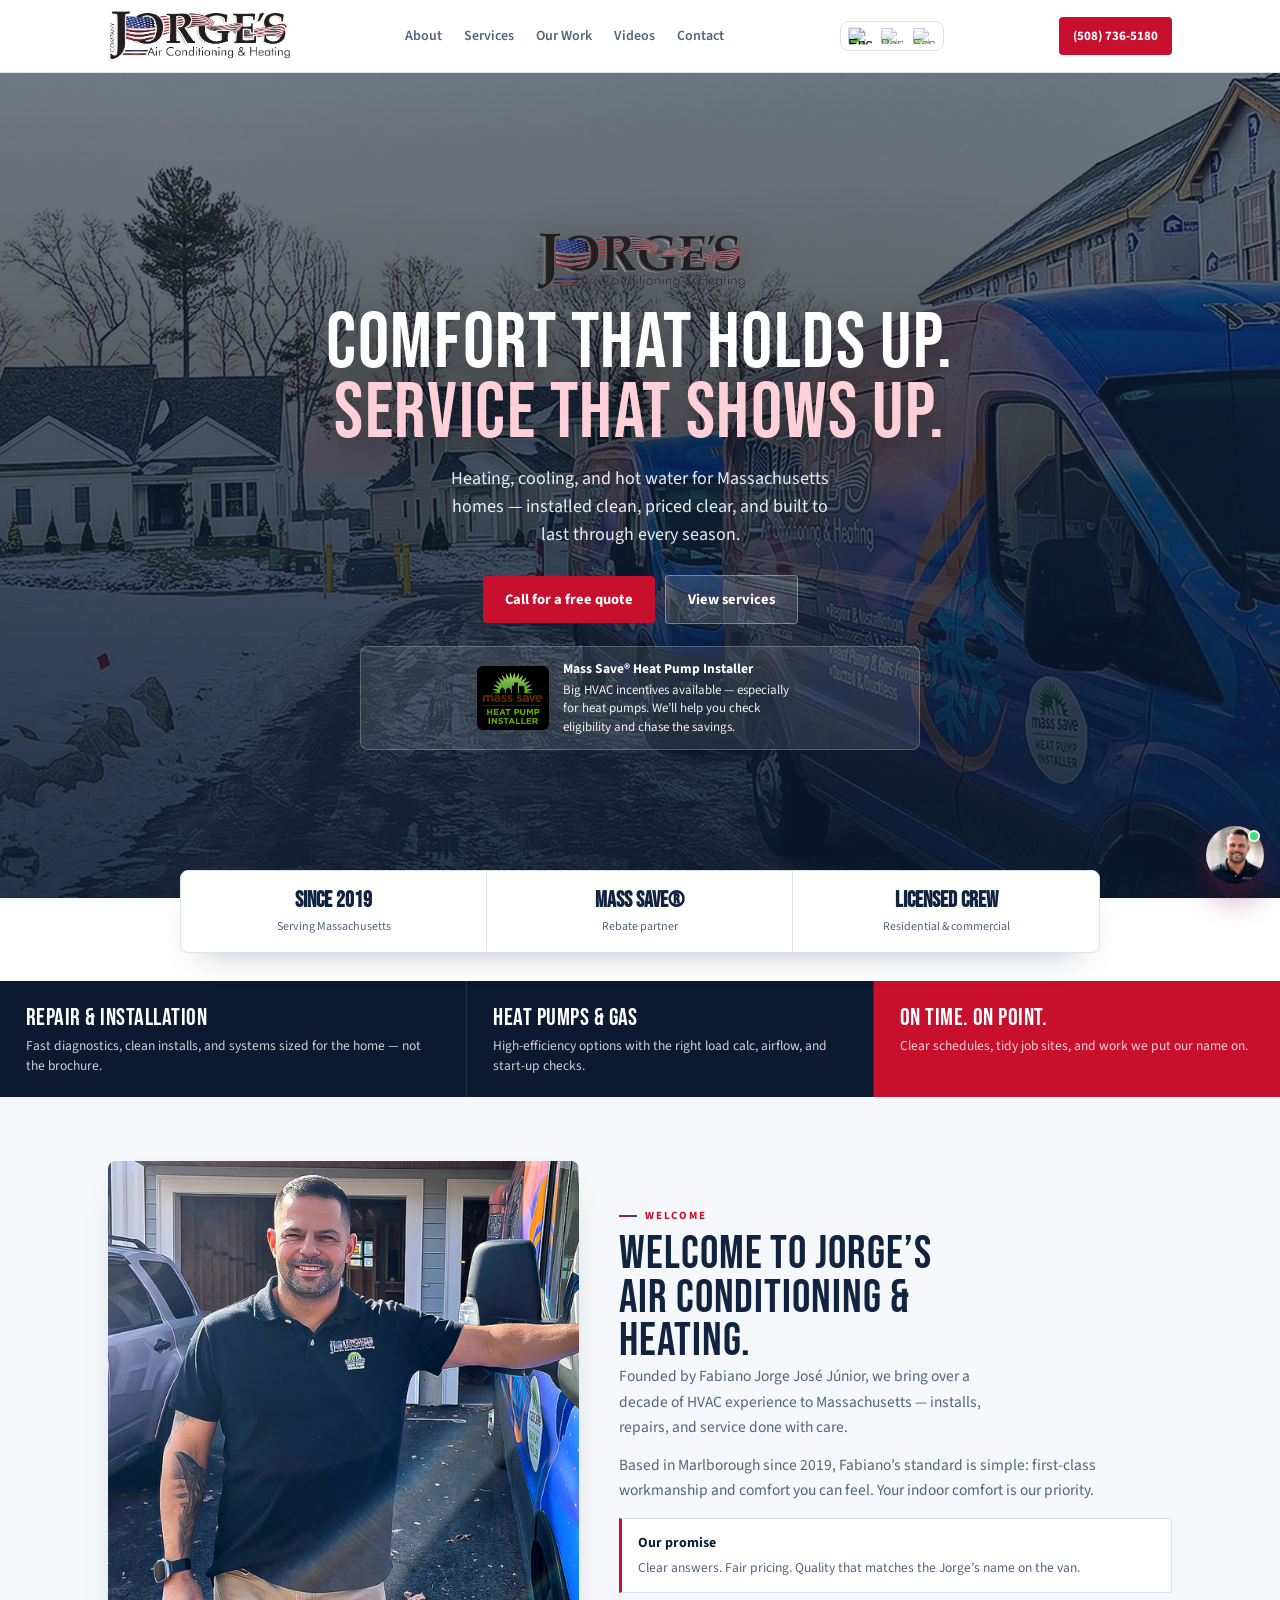
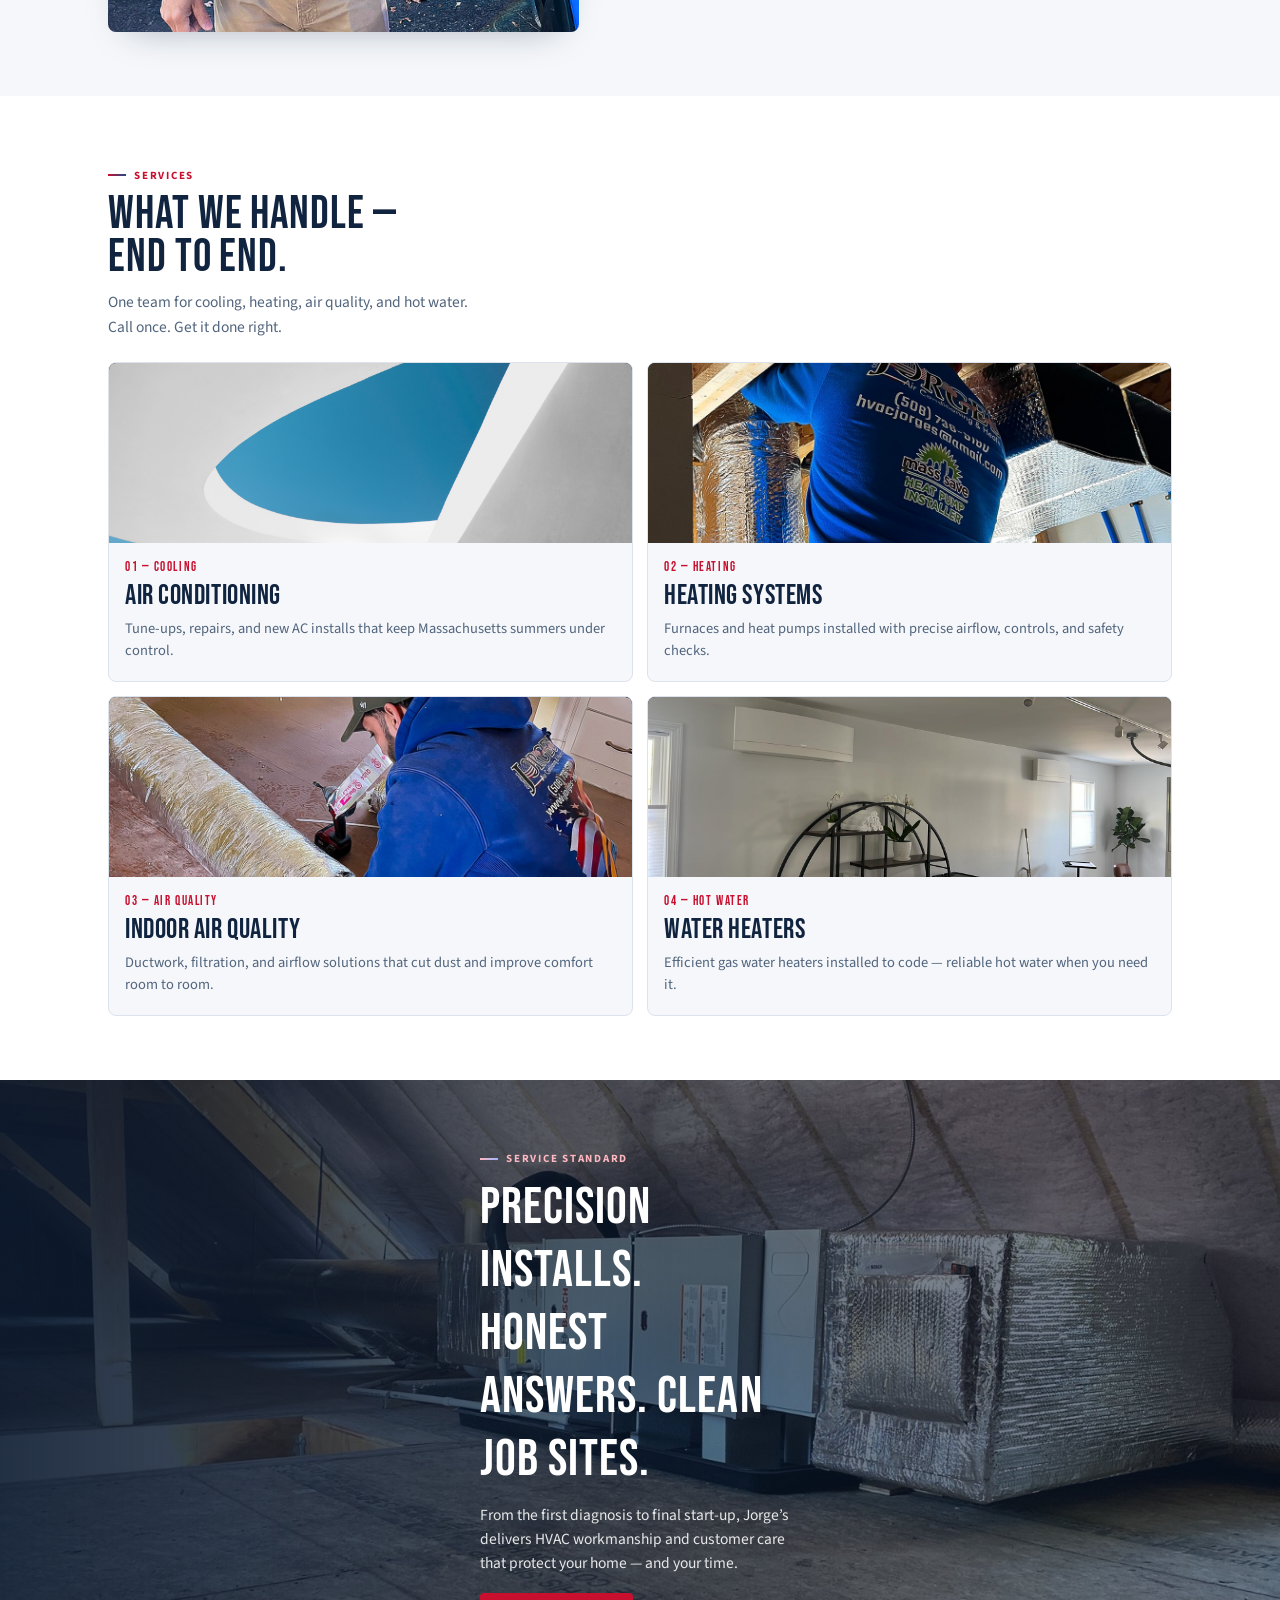
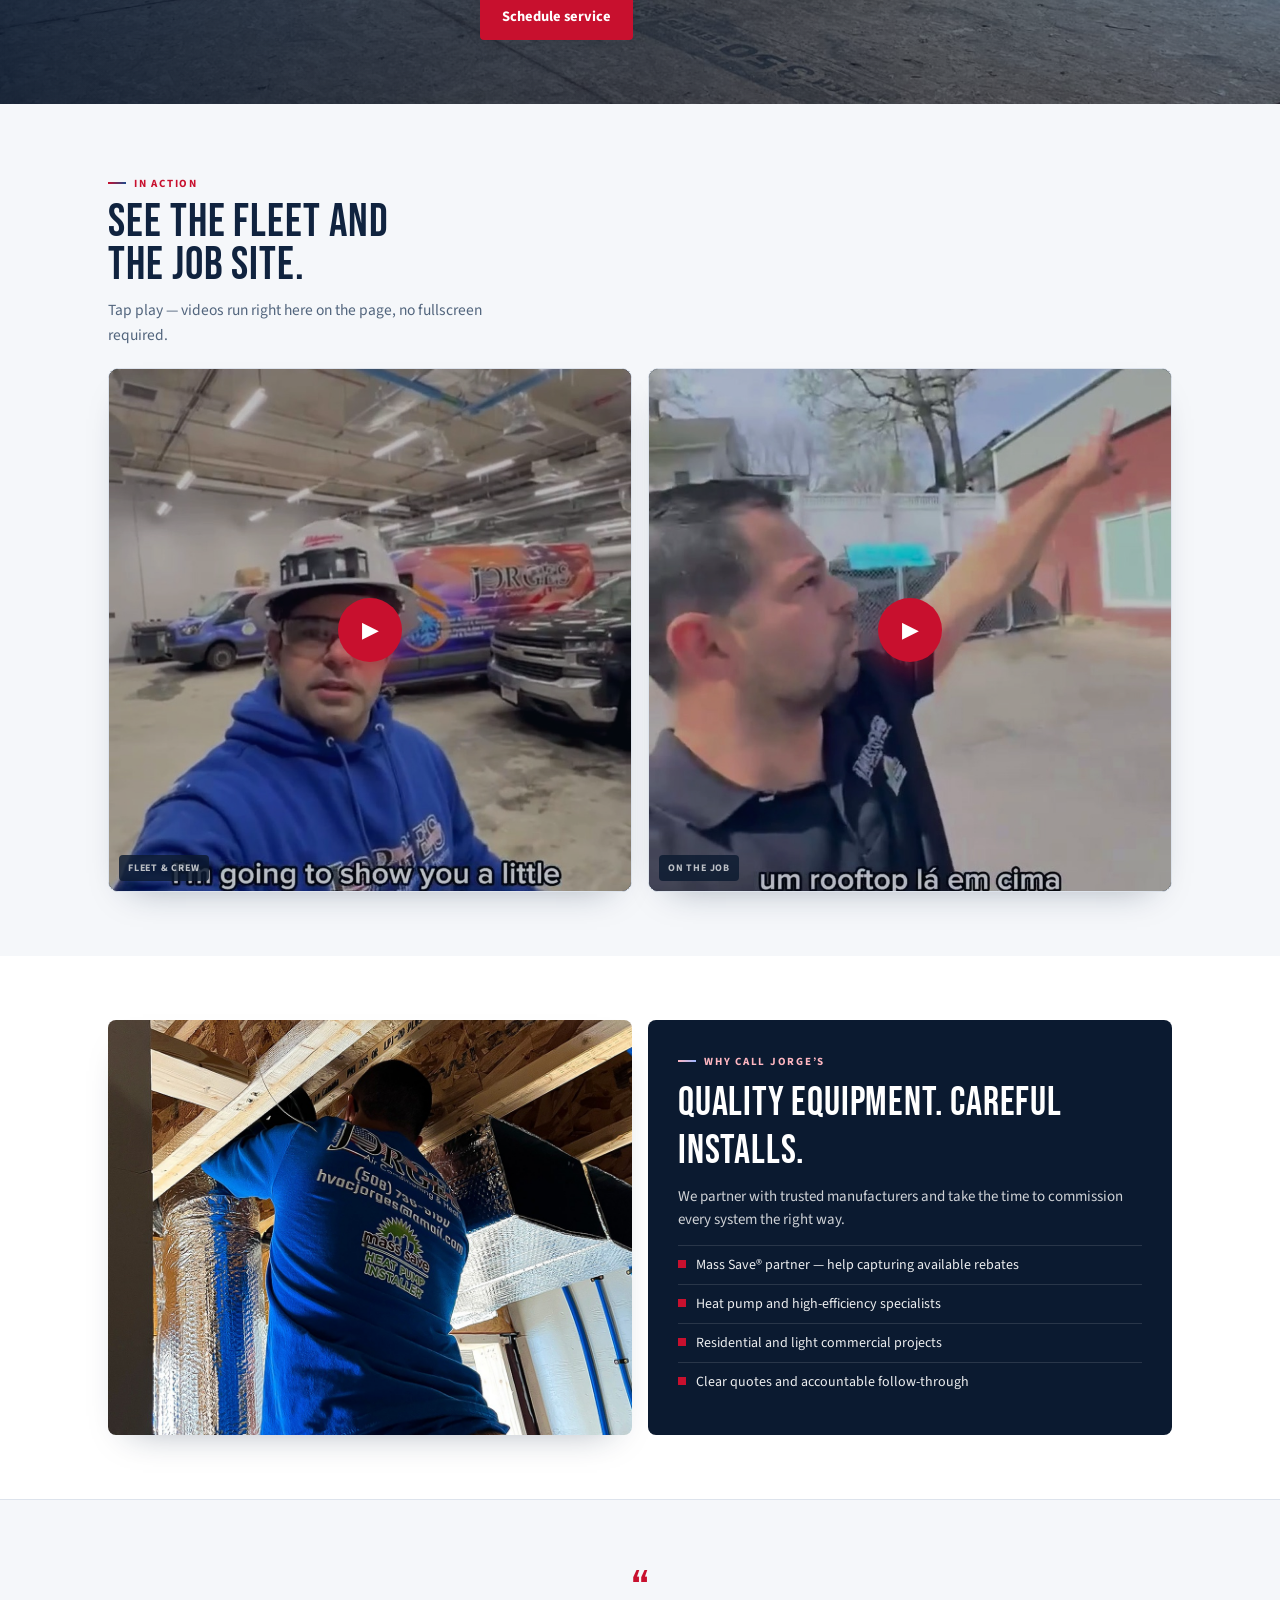
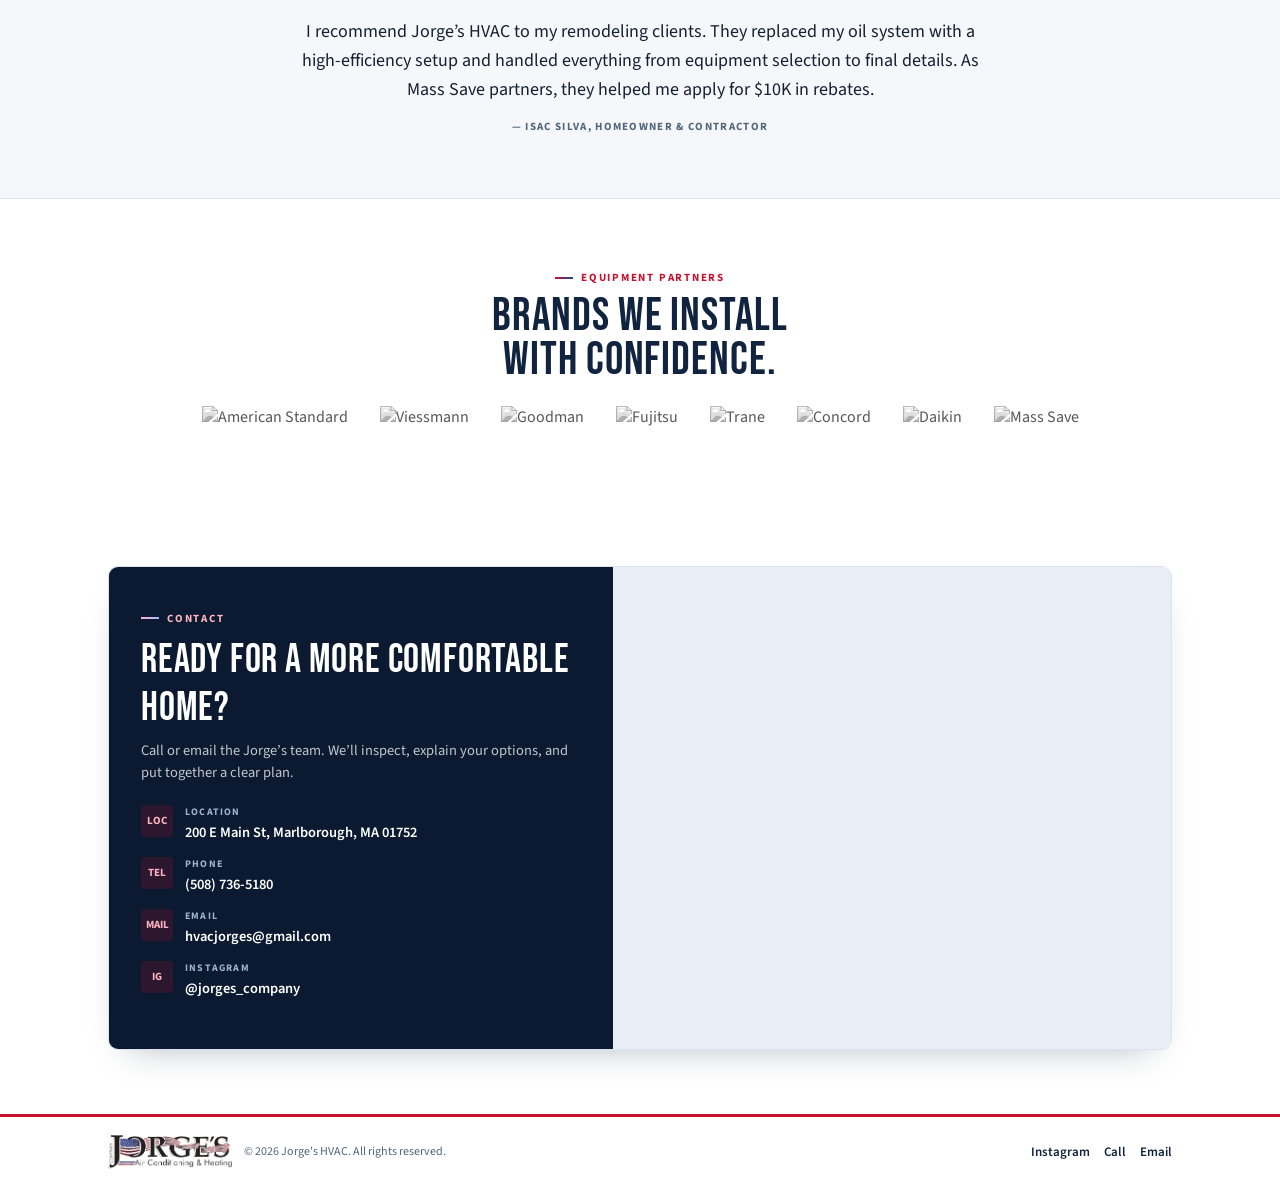
==== commit 290530d3: "Fix mobile chat to fit the screen without clipping Use a near full-screen chat sheet on phones with " ====
--- a/index.html
+++ b/index.html
@@ -459,21 +459,27 @@
 
   /* Chat widget */
   .chat-launcher{
-    position:fixed;right:18px;bottom:18px;z-index:80;
-    width:62px;height:62px;border-radius:50%;border:0;
+    position:fixed;
+    right:max(16px, env(safe-area-inset-right));
+    bottom:max(16px, env(safe-area-inset-bottom));
+    z-index:80;
+    width:58px;height:58px;border-radius:50%;border:0;
     background:#7a1230;color:#fff;cursor:pointer;
     box-shadow:0 14px 30px rgba(122,18,48,.45);
     display:grid;place-items:center;padding:0;
   }
+  body.chat-open .chat-launcher{display:none;}
   .chat-launcher img{width:100%;height:100%;object-fit:cover;border-radius:50%;}
   .chat-launcher .dot{
     position:absolute;right:4px;top:4px;width:12px;height:12px;
     background:#3ddc84;border:2px solid #fff;border-radius:50%;
   }
   .chat-panel{
-    position:fixed;right:18px;bottom:92px;z-index:85;
+    position:fixed;
+    right:18px;bottom:92px;z-index:85;
     width:min(360px,calc(100vw - 24px));
-    height:min(560px,calc(100vh - 120px));
+    height:min(560px, calc(100dvh - 120px));
+    max-height:calc(100dvh - 24px);
     background:#fff;border-radius:14px;overflow:hidden;
     box-shadow:0 22px 50px rgba(16,35,63,.35);
     display:none;flex-direction:column;
@@ -484,6 +490,7 @@
     background:#7a1230;color:#fff;
     display:flex;align-items:center;gap:10px;
     padding:12px 14px;
+    flex-shrink:0;
   }
   .chat-head img{
     width:38px;height:38px;border-radius:50%;object-fit:cover;
@@ -491,17 +498,23 @@
   }
   .chat-head .title{flex:1;font-weight:700;font-size:15px;}
   .chat-head .close{
-    background:transparent;border:0;color:#fff;font-size:22px;cursor:pointer;line-height:1;
+    background:transparent;border:0;color:#fff;font-size:26px;cursor:pointer;line-height:1;
+    width:36px;height:36px;display:grid;place-items:center;
   }
   .chat-back{
     padding:10px 12px 0;
+    flex-shrink:0;
   }
   .chat-back button{
     border:1.5px solid #7a1230;color:#7a1230;background:#fff;
     border-radius:999px;padding:6px 12px;font-size:12px;font-weight:700;cursor:pointer;
   }
   .chat-log{
-    flex:1;overflow:auto;padding:12px 12px 8px;
+    flex:1 1 auto;
+    min-height:0;
+    overflow:auto;
+    -webkit-overflow-scrolling:touch;
+    padding:12px 12px 8px;
     background:#f7f8fb;
   }
   .chat-msg{display:flex;gap:8px;margin-bottom:12px;align-items:flex-end;}
@@ -510,10 +523,12 @@
     width:28px;height:28px;border-radius:50%;object-fit:cover;flex-shrink:0;
   }
   .chat-msg .bubble{
-    max-width:78%;
+    max-width:min(78%, 280px);
     padding:10px 12px;
     border-radius:12px;
     font-size:13.5px;line-height:1.45;
+    overflow-wrap:anywhere;
+    word-break:break-word;
   }
   .chat-msg.bot .bubble{background:#eceff4;color:#1d2433;}
   .chat-msg.user .bubble{background:#7a1230;color:#fff;}
@@ -538,24 +553,43 @@
   .chat-input{
     display:flex;gap:8px;align-items:center;
     padding:10px 12px 8px;background:#fff;border-top:1px solid #e8ecf2;
+    flex-shrink:0;
   }
   .chat-input input{
-    flex:1;border:1px solid #d7deea;border-radius:22px;
-    padding:11px 14px;font:inherit;font-size:14px;outline:none;
+    flex:1;min-width:0;border:1px solid #d7deea;border-radius:22px;
+    padding:11px 14px;font:inherit;font-size:16px;outline:none;
   }
   .chat-input input:focus{border-color:#7a1230;}
   .chat-input button{
-    width:42px;height:42px;border-radius:50%;border:0;
+    width:42px;height:42px;border-radius:50%;border:0;flex-shrink:0;
     background:#7a1230;color:#fff;cursor:pointer;font-size:16px;
   }
   .chat-input button:disabled{opacity:.5;cursor:wait;}
   .chat-powered{
-    text-align:center;font-size:11px;color:#8a94a6;padding:0 0 10px;background:#fff;
+    text-align:center;font-size:11px;color:#8a94a6;
+    padding:0 0 max(10px, env(safe-area-inset-bottom));
+    background:#fff;flex-shrink:0;
   }
   .chat-powered b{color:#7a1230;}
-  @media(max-width:520px){
-    .chat-launcher{right:14px;bottom:14px;}
-    .chat-panel{right:12px;bottom:84px;height:min(70vh,520px);}
+  @media(max-width:720px){
+    .chat-launcher{
+      right:max(12px, env(safe-area-inset-right));
+      bottom:max(12px, env(safe-area-inset-bottom));
+      width:54px;height:54px;
+    }
+    .chat-panel{
+      top:max(8px, env(safe-area-inset-top));
+      right:max(8px, env(safe-area-inset-right));
+      bottom:max(8px, env(safe-area-inset-bottom));
+      left:max(8px, env(safe-area-inset-left));
+      width:auto;
+      height:auto;
+      max-height:none;
+      border-radius:12px;
+    }
+    .chat-msg .bubble{max-width:82%;font-size:14px;}
+    .chat-head{padding-top:max(12px, env(safe-area-inset-top));}
+    body.chat-open{overflow:hidden;touch-action:none;}
   }
 </style>
 </head>
@@ -1030,12 +1064,14 @@
 
   function openChat() {
     panel.classList.add('open');
+    document.body.classList.add('chat-open');
     if (!log.childElementCount) seed();
-    setTimeout(function () { input.focus(); }, 50);
+    setTimeout(function () { input.focus({ preventScroll: true }); }, 80);
   }
 
   function closeChat() {
     panel.classList.remove('open');
+    document.body.classList.remove('chat-open');
   }
 
   launcher.addEventListener('click', function () {
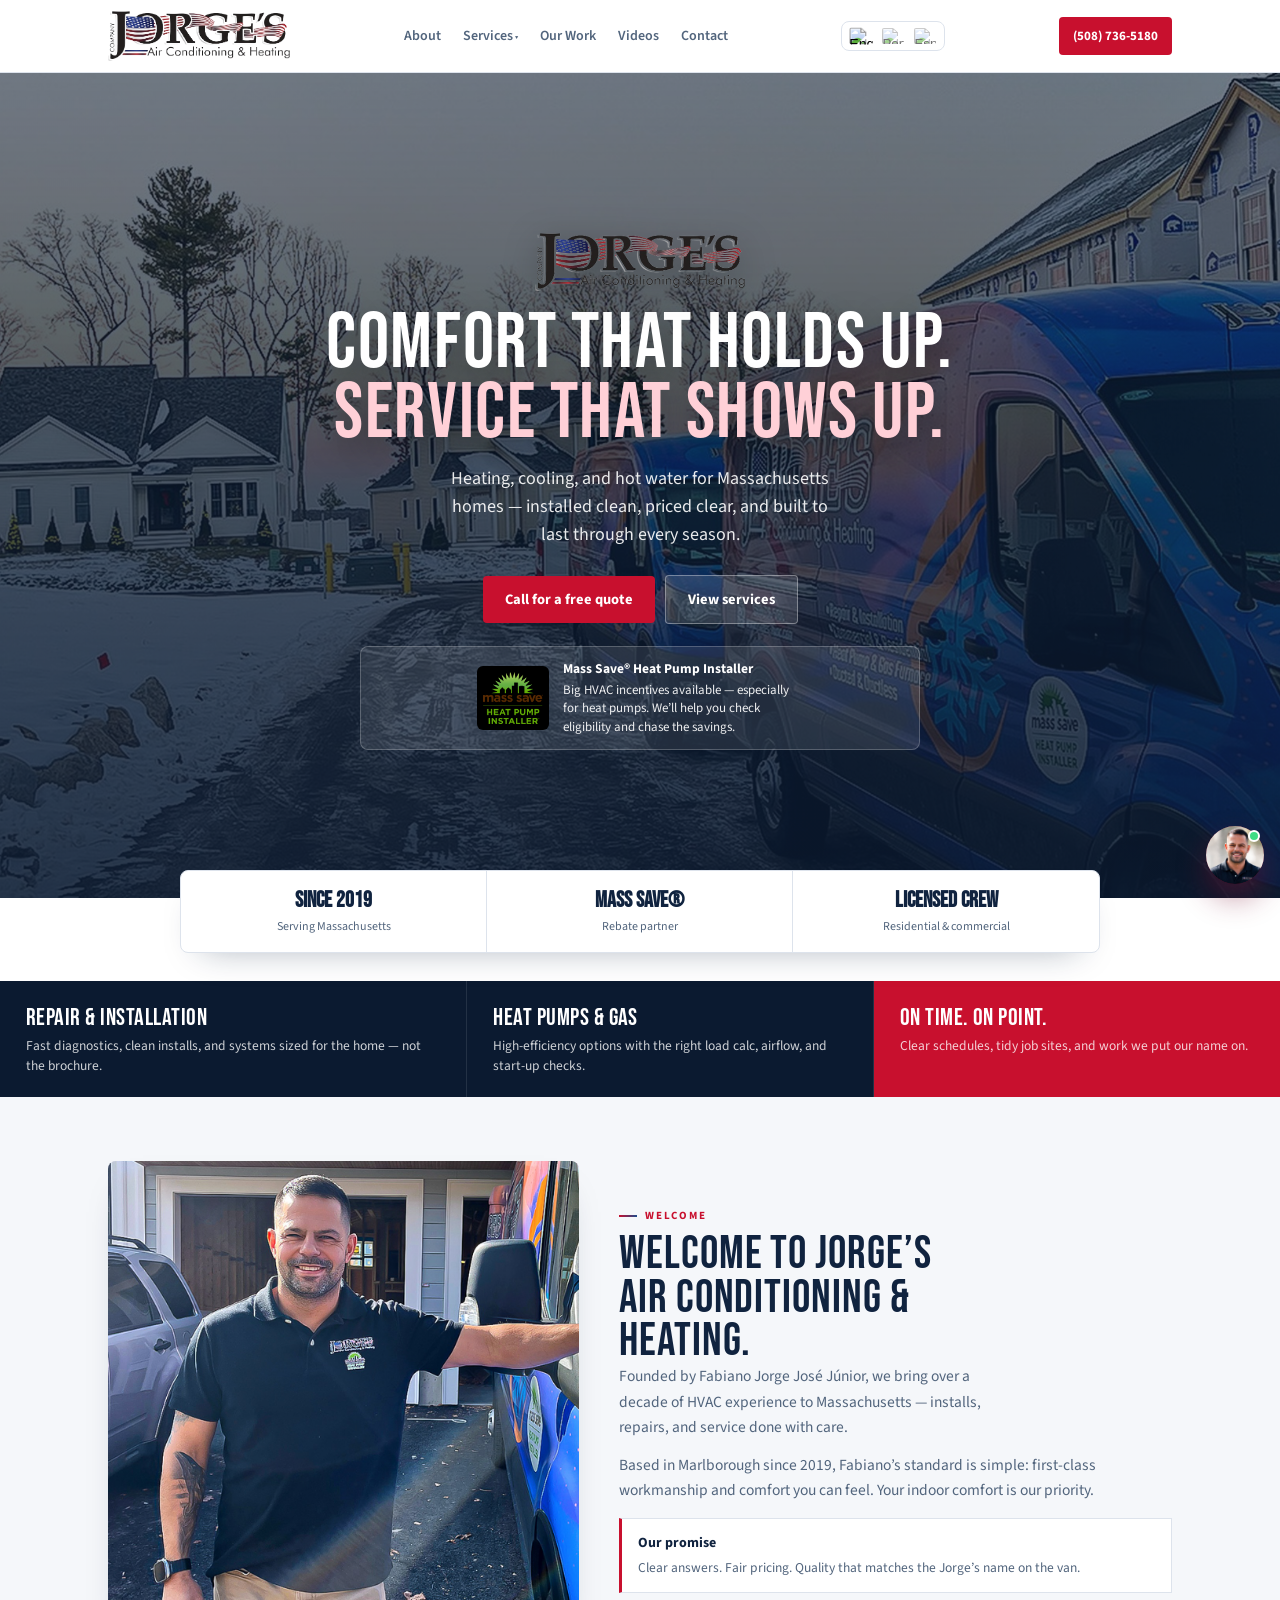
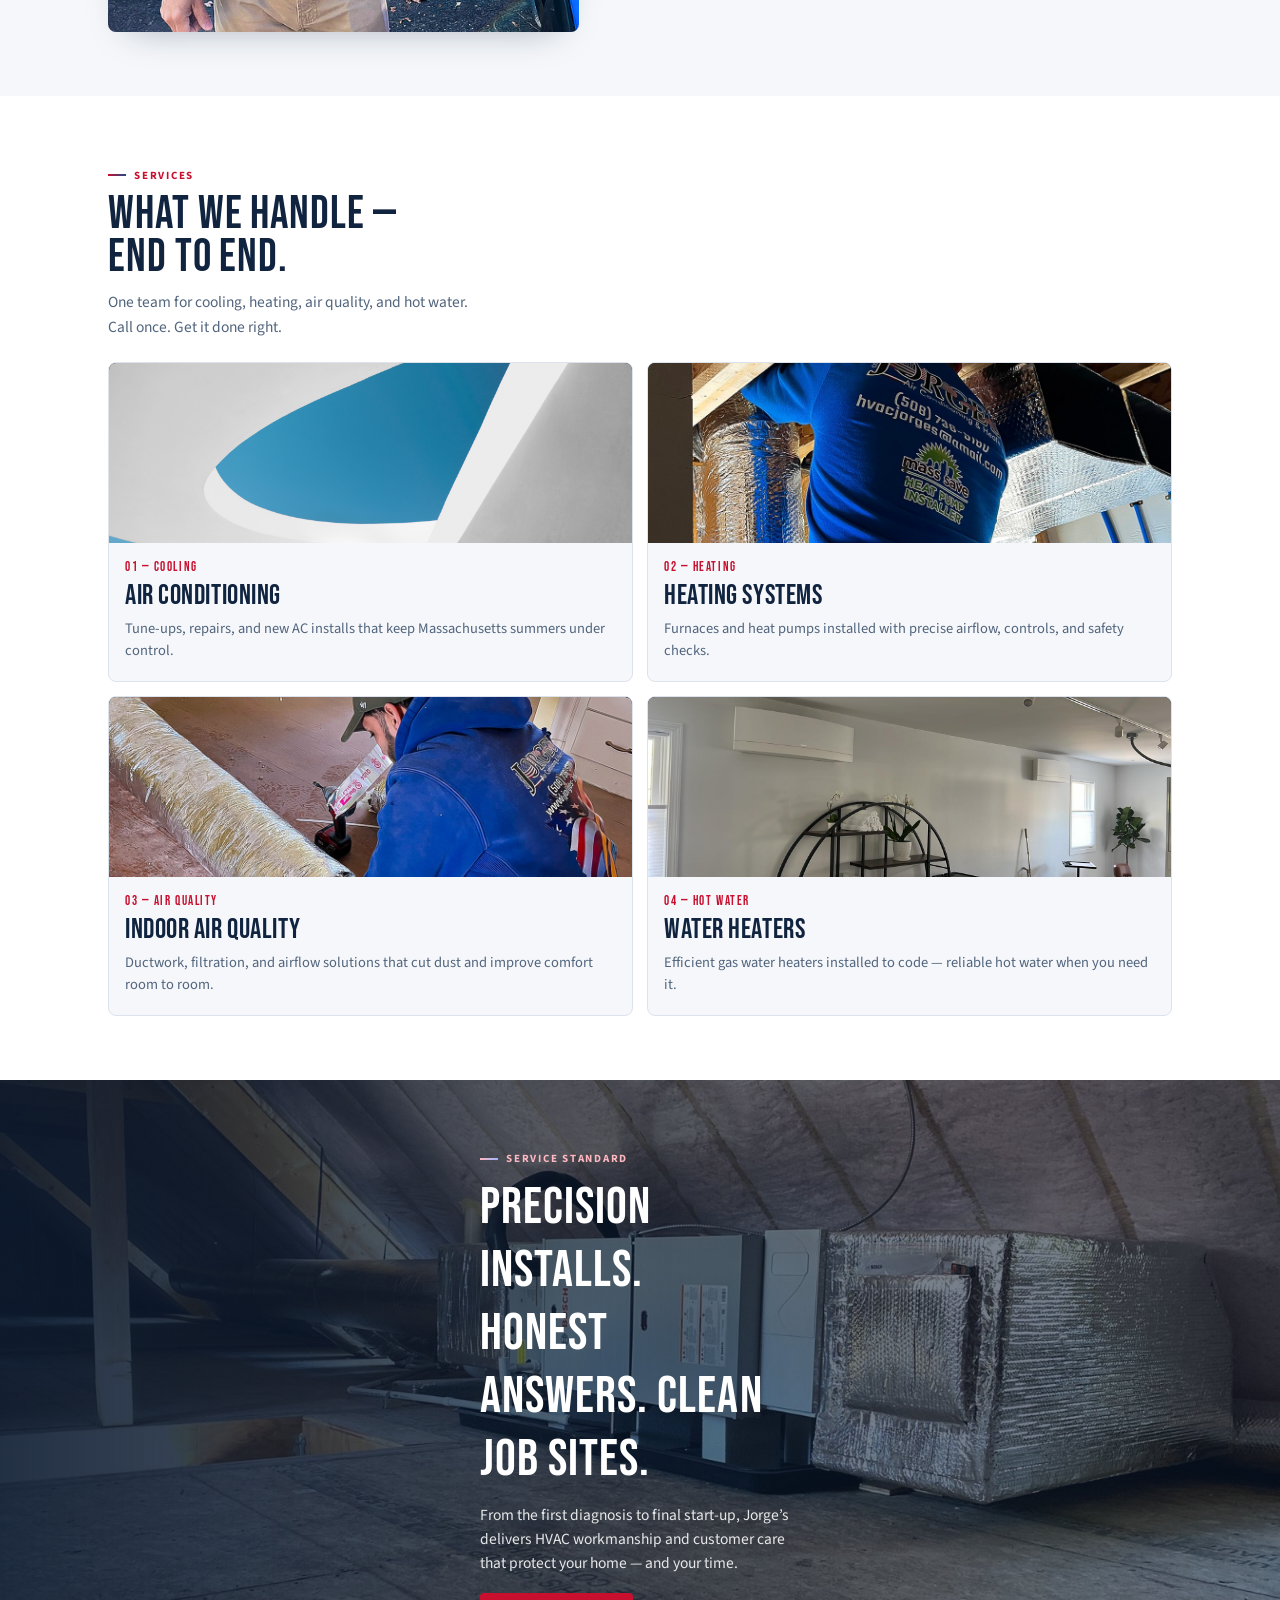
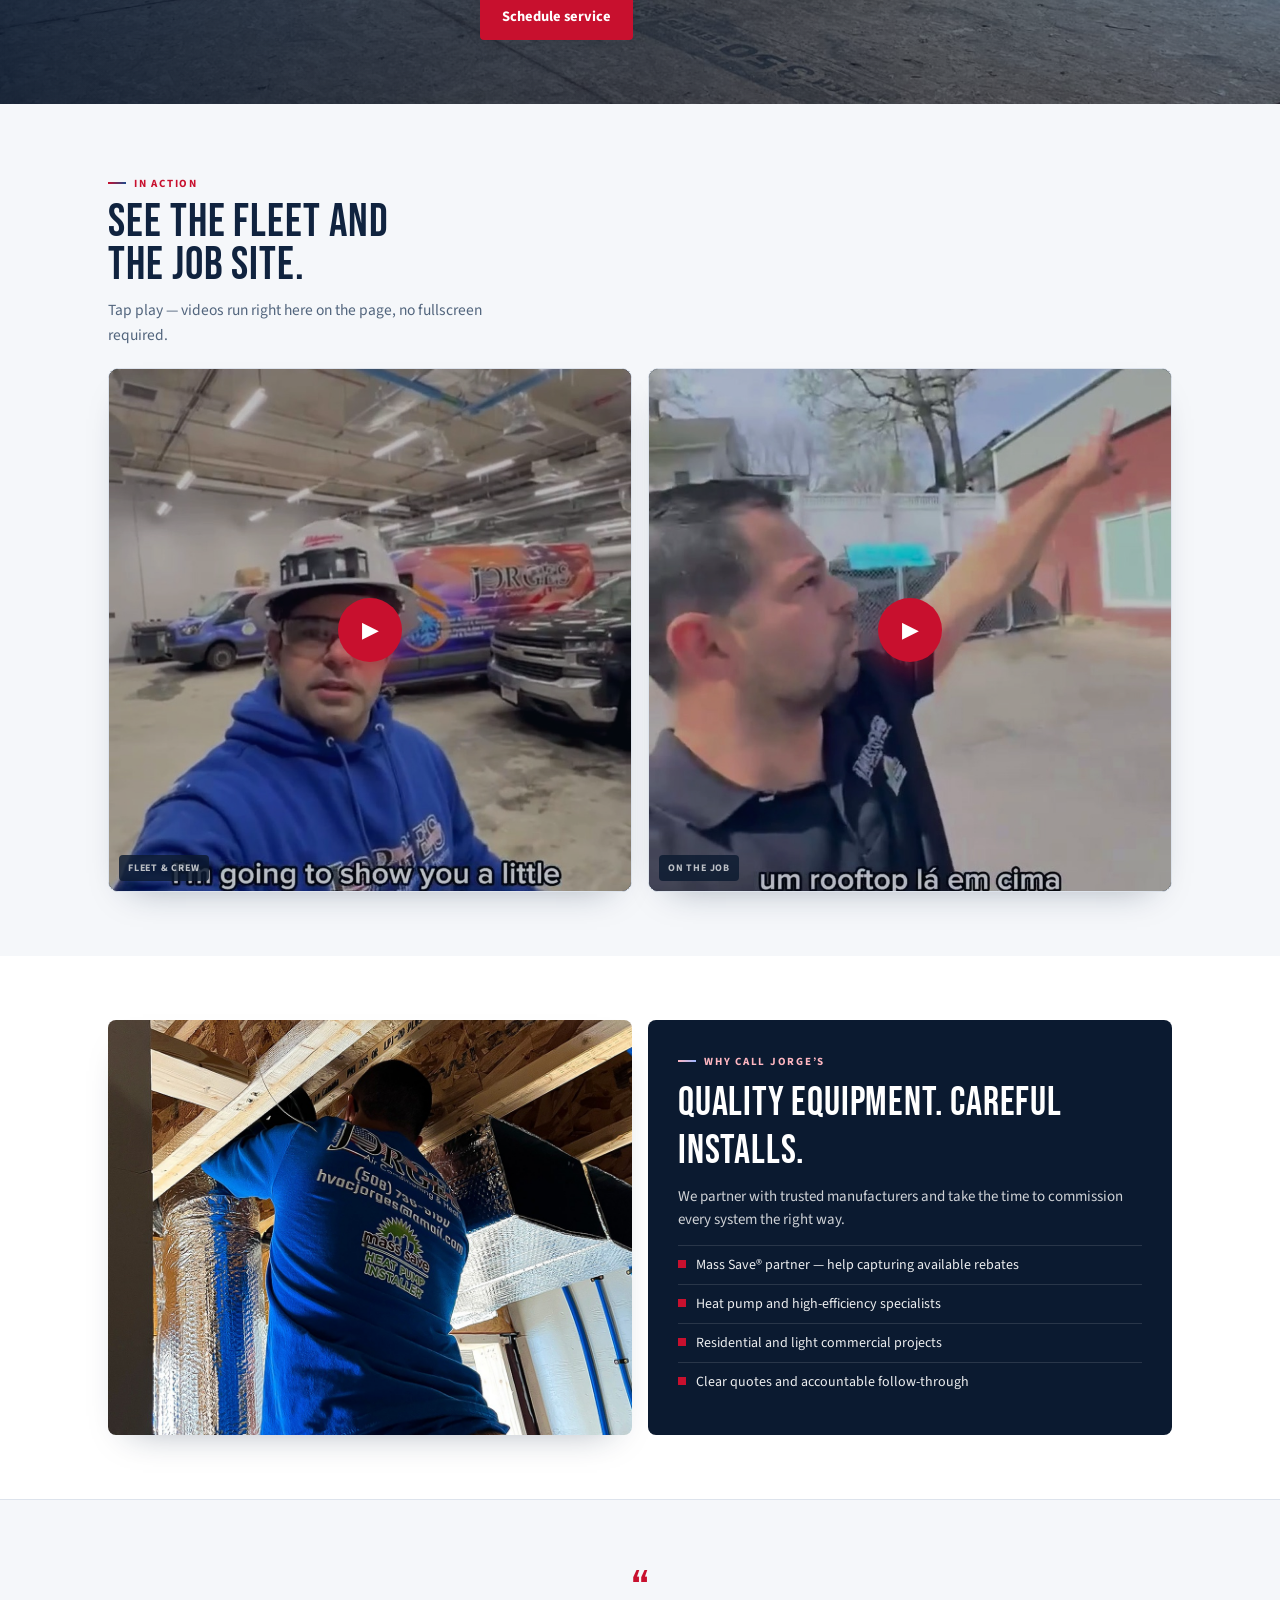
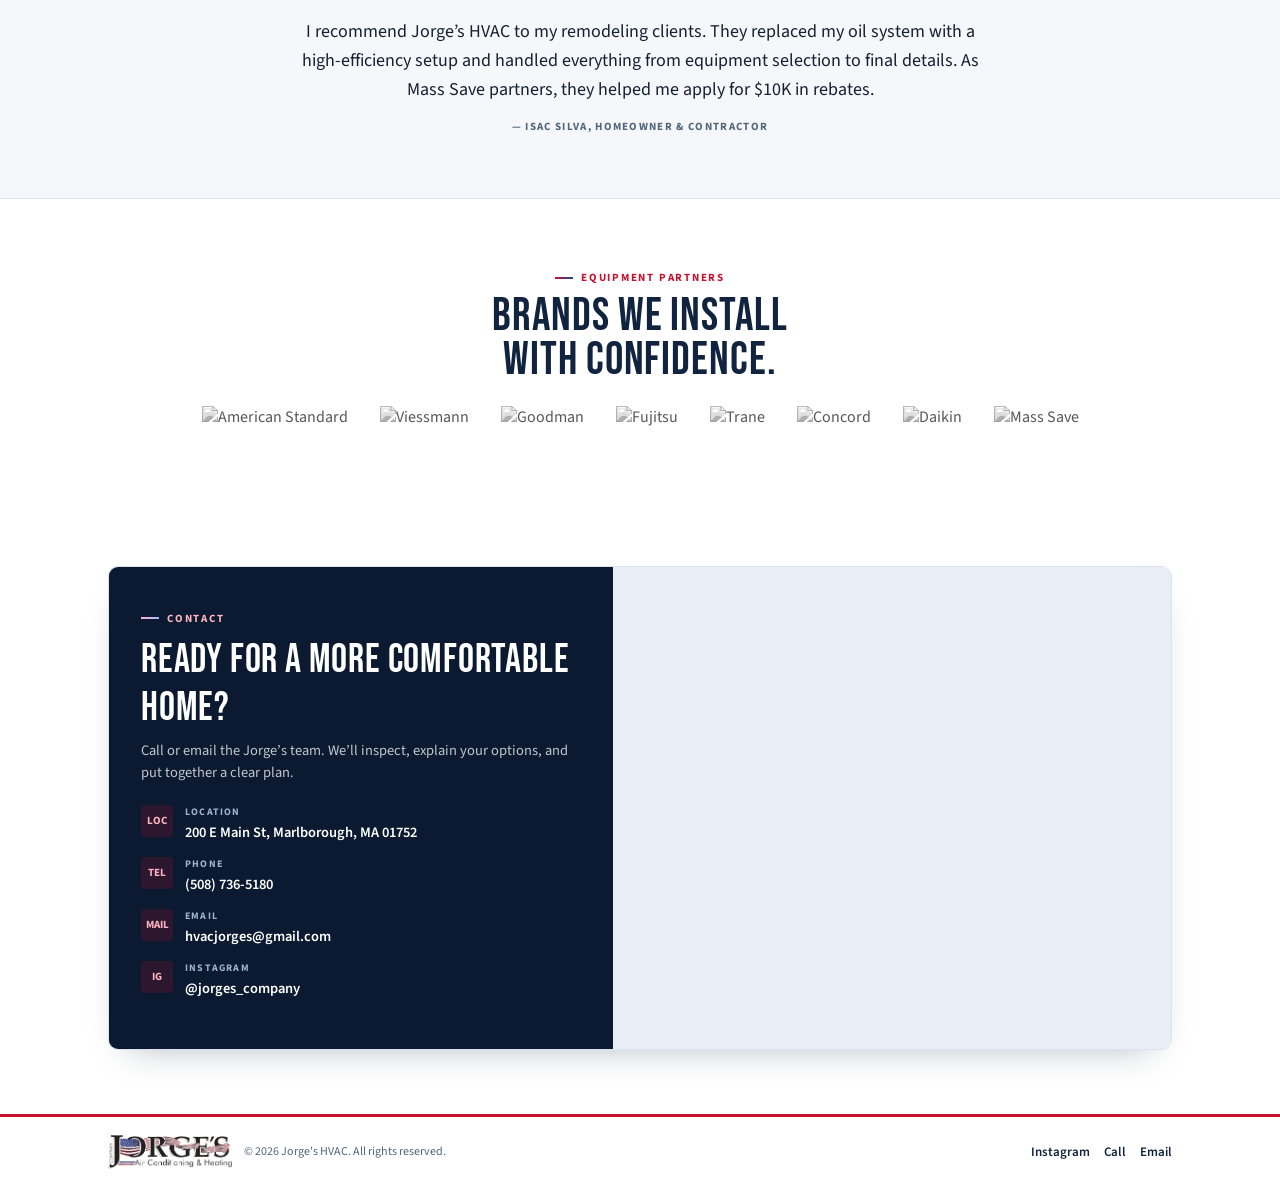
==== commit e35e4e53: "Add service routes matching the old Jorge's HVAC site - Create /services hub plus cooling, heating, " ====
--- a/index.html
+++ b/index.html
@@ -88,9 +88,26 @@
   @media(min-width:768px){.nav{padding:11px 28px;}}
   .brand img{height:44px;width:auto;}
   @media(min-width:900px){.brand img{height:50px;}}
-  .links{display:flex;gap:22px;font-size:14px;font-weight:600;}
-  .links a{color:var(--muted);text-decoration:none;}
-  .links a:hover{color:var(--navy);}
+  .links{display:flex;align-items:center;gap:22px;font-size:14px;font-weight:600;}
+  .links > a{color:var(--muted);text-decoration:none;}
+  .links > a:hover{color:var(--navy);}
+  .nav-drop{position:relative;}
+  .nav-drop > summary{
+    list-style:none;cursor:pointer;color:var(--muted);font-weight:600;
+  }
+  .nav-drop > summary::-webkit-details-marker{display:none;}
+  .nav-drop > summary::after{content:" ▾";font-size:10px;}
+  .nav-drop[open] > summary{color:var(--navy);}
+  .nav-drop-menu{
+    position:absolute;top:calc(100% + 10px);left:0;min-width:180px;z-index:70;
+    background:#fff;border:1px solid var(--line);border-radius:8px;
+    box-shadow:var(--shadow);padding:8px;display:grid;gap:2px;
+  }
+  .nav-drop-menu a{
+    display:block;padding:10px 12px;border-radius:6px;text-decoration:none;
+    color:var(--ink);font-size:14px;font-weight:600;
+  }
+  .nav-drop-menu a:hover{background:var(--paper);color:var(--red);}
   .call-pill{
     background:var(--red);color:#fff;text-decoration:none;
     padding:10px 14px;border-radius:4px;font-weight:700;font-size:13px;
@@ -111,10 +128,12 @@
   @media(max-width:860px){
     .links{
       display:none;position:absolute;top:100%;left:0;right:0;
-      background:#fff;flex-direction:column;padding:12px 18px 16px;gap:12px;
+      background:#fff;flex-direction:column;align-items:stretch;
+      padding:12px 18px 16px;gap:4px;
       border-bottom:1px solid var(--line);
     }
     .links.open{display:flex;}
+    .nav-drop-menu{position:static;box-shadow:none;border:0;padding:4px 0 4px 12px;}
     .menu-btn{display:block;}
     .nav{position:relative;}
     .call-pill{display:none;}
@@ -602,7 +621,16 @@
     </a>
     <nav class="links" aria-label="Primary">
       <a href="#about" data-i18n="nav_about">About</a>
-      <a href="#services" data-i18n="nav_services">Services</a>
+      <details class="nav-drop">
+        <summary data-i18n="nav_services">Services</summary>
+        <div class="nav-drop-menu">
+          <a href="services/cooling/">Cooling</a>
+          <a href="services/heating/">Heating</a>
+          <a href="services/air-quality/">Air Quality</a>
+          <a href="services/water-heater/">Water Heater</a>
+          <a href="services/">All Services</a>
+        </div>
+      </details>
       <a href="#work" data-i18n="nav_work">Our Work</a>
       <a href="#videos" data-i18n="nav_videos">Videos</a>
       <a href="#contact" data-i18n="nav_contact">Contact</a>
@@ -683,38 +711,38 @@
       <p class="sec-copy" data-i18n="services_lead">One team for cooling, heating, air quality, and hot water. Call once. Get it done right.</p>
     </div>
     <div class="service-grid">
-      <article class="service-card">
+      <a class="service-card" href="services/cooling/" style="text-decoration:none;color:inherit;display:block;">
         <div class="shot" style="background-image:url('assets/images/service-cooling.jpg')"></div>
         <div class="body">
           <div class="num" data-i18n="svc1_num">01 — Cooling</div>
           <h3 data-i18n="svc1_h">Air Conditioning</h3>
           <p data-i18n="svc1_p">Tune-ups, repairs, and new AC installs that keep Massachusetts summers under control.</p>
         </div>
-      </article>
-      <article class="service-card">
+      </a>
+      <a class="service-card" href="services/heating/" style="text-decoration:none;color:inherit;display:block;">
         <div class="shot" style="background-image:url('assets/images/service-install.jpg')"></div>
         <div class="body">
           <div class="num" data-i18n="svc2_num">02 — Heating</div>
           <h3 data-i18n="svc2_h">Heating Systems</h3>
           <p data-i18n="svc2_p">Furnaces and heat pumps installed with precise airflow, controls, and safety checks.</p>
         </div>
-      </article>
-      <article class="service-card">
+      </a>
+      <a class="service-card" href="services/air-quality/" style="text-decoration:none;color:inherit;display:block;">
         <div class="shot" style="background-image:url('assets/images/service-duct.jpg')"></div>
         <div class="body">
           <div class="num" data-i18n="svc3_num">03 — Air Quality</div>
           <h3 data-i18n="svc3_h">Indoor Air Quality</h3>
           <p data-i18n="svc3_p">Ductwork, filtration, and airflow solutions that cut dust and improve comfort room to room.</p>
         </div>
-      </article>
-      <article class="service-card">
+      </a>
+      <a class="service-card" href="services/water-heater/" style="text-decoration:none;color:inherit;display:block;">
         <div class="shot" style="background-image:url('assets/images/service-water.jpg')"></div>
         <div class="body">
           <div class="num" data-i18n="svc4_num">04 — Hot Water</div>
           <h3 data-i18n="svc4_h">Water Heaters</h3>
           <p data-i18n="svc4_p">Efficient gas water heaters installed to code — reliable hot water when you need it.</p>
         </div>
-      </article>
+      </a>
     </div>
   </div>
 </section>
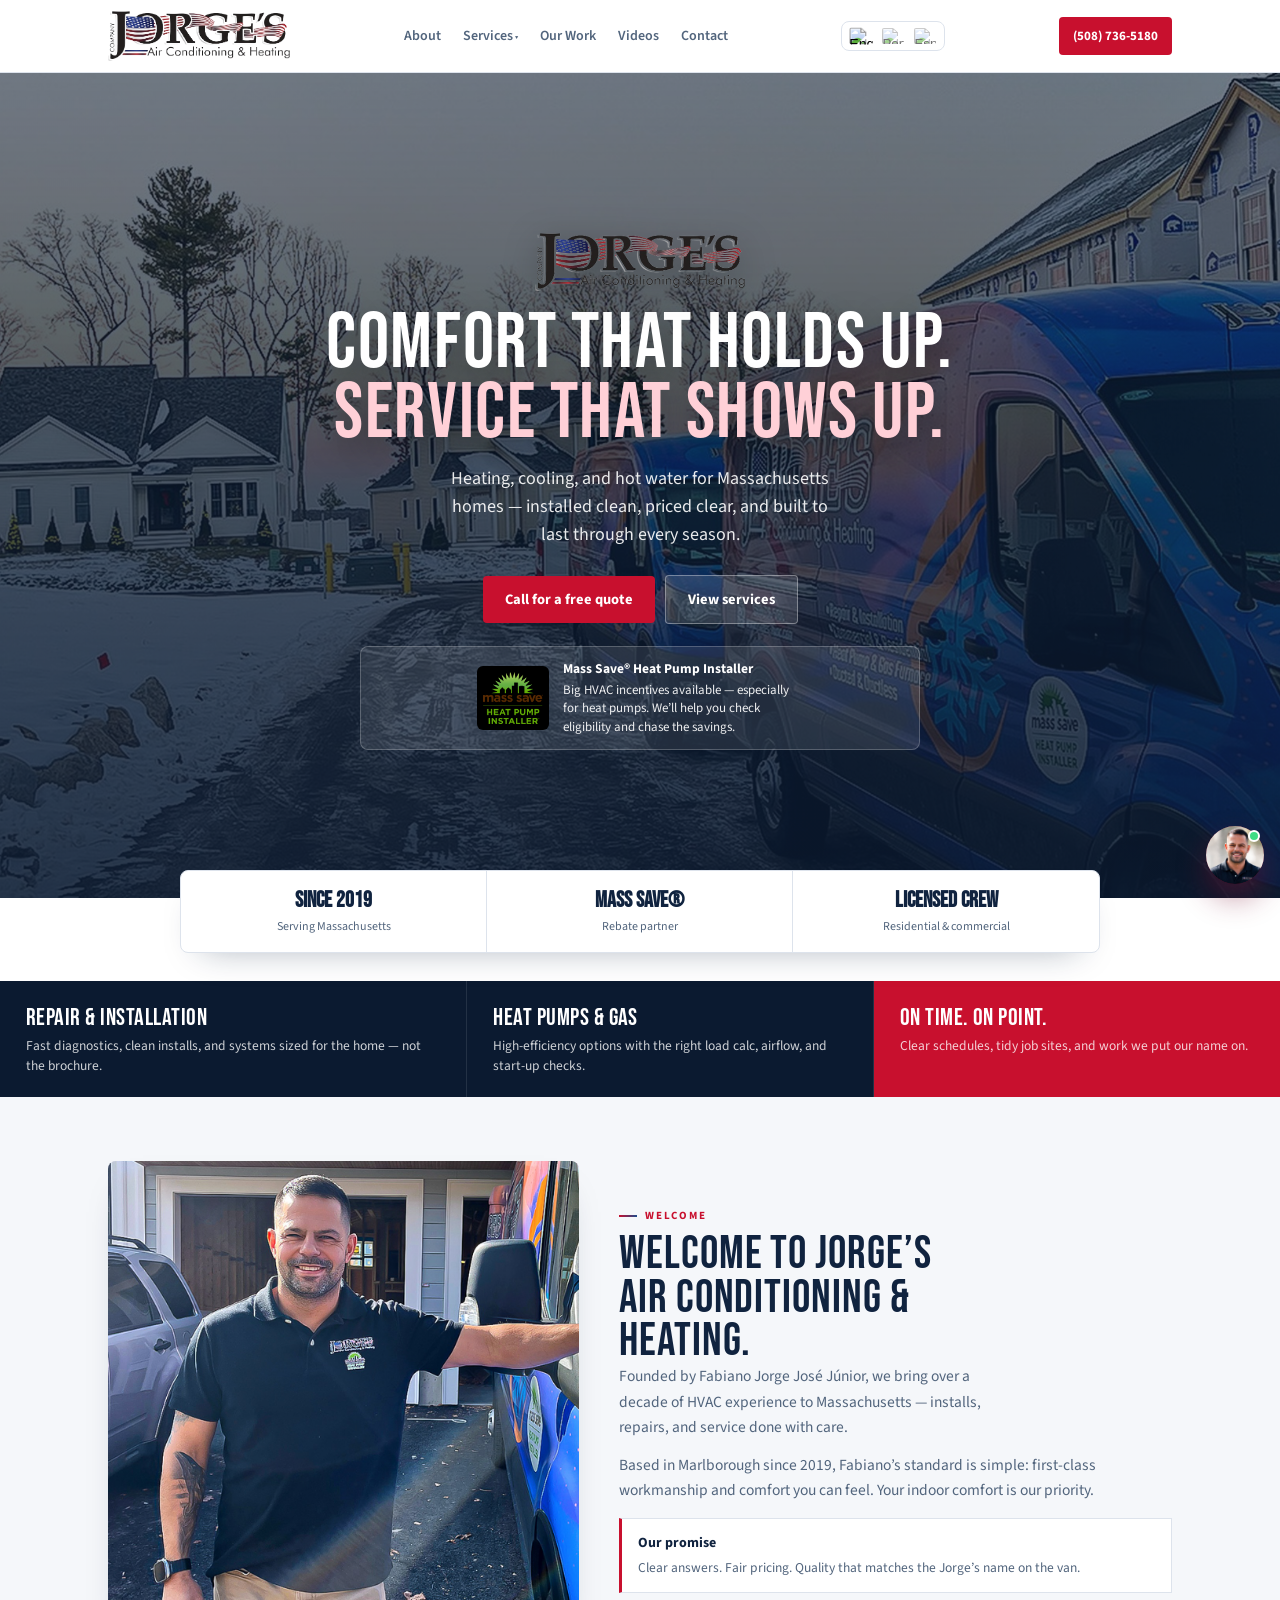
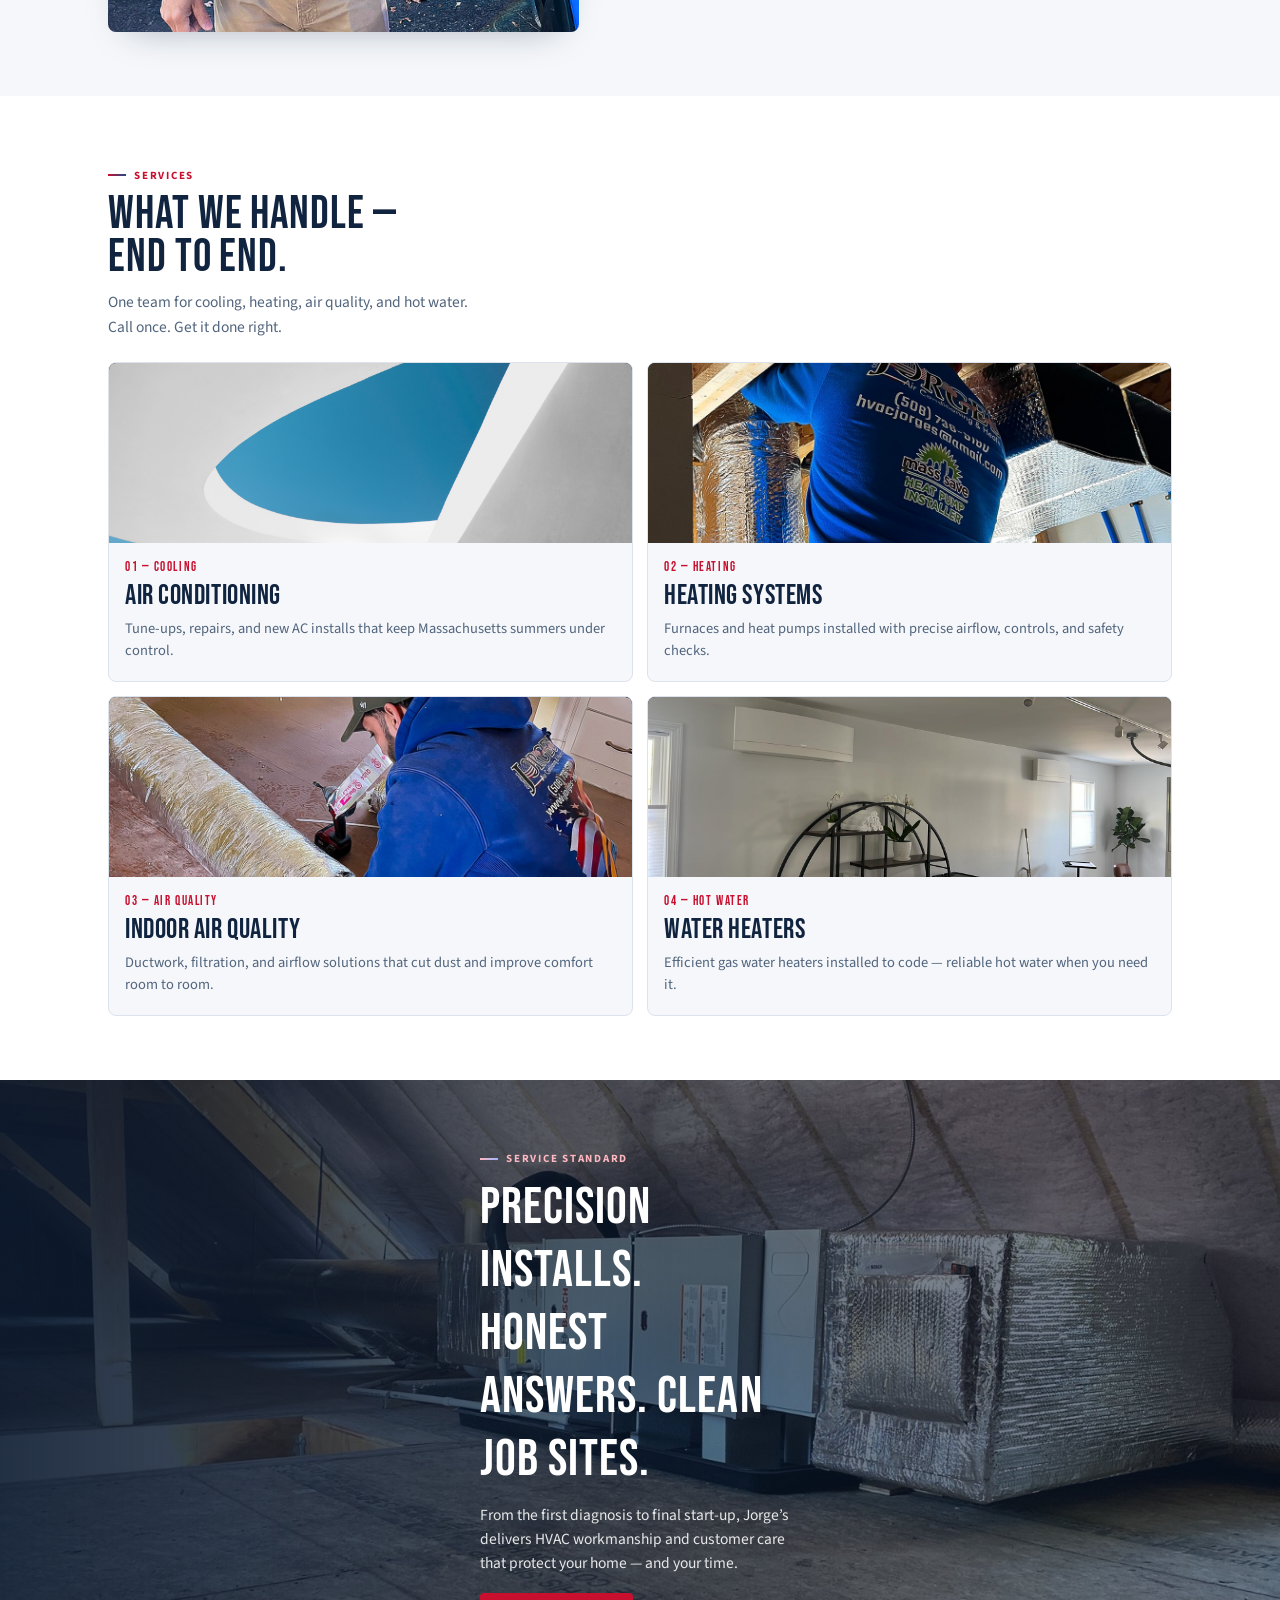
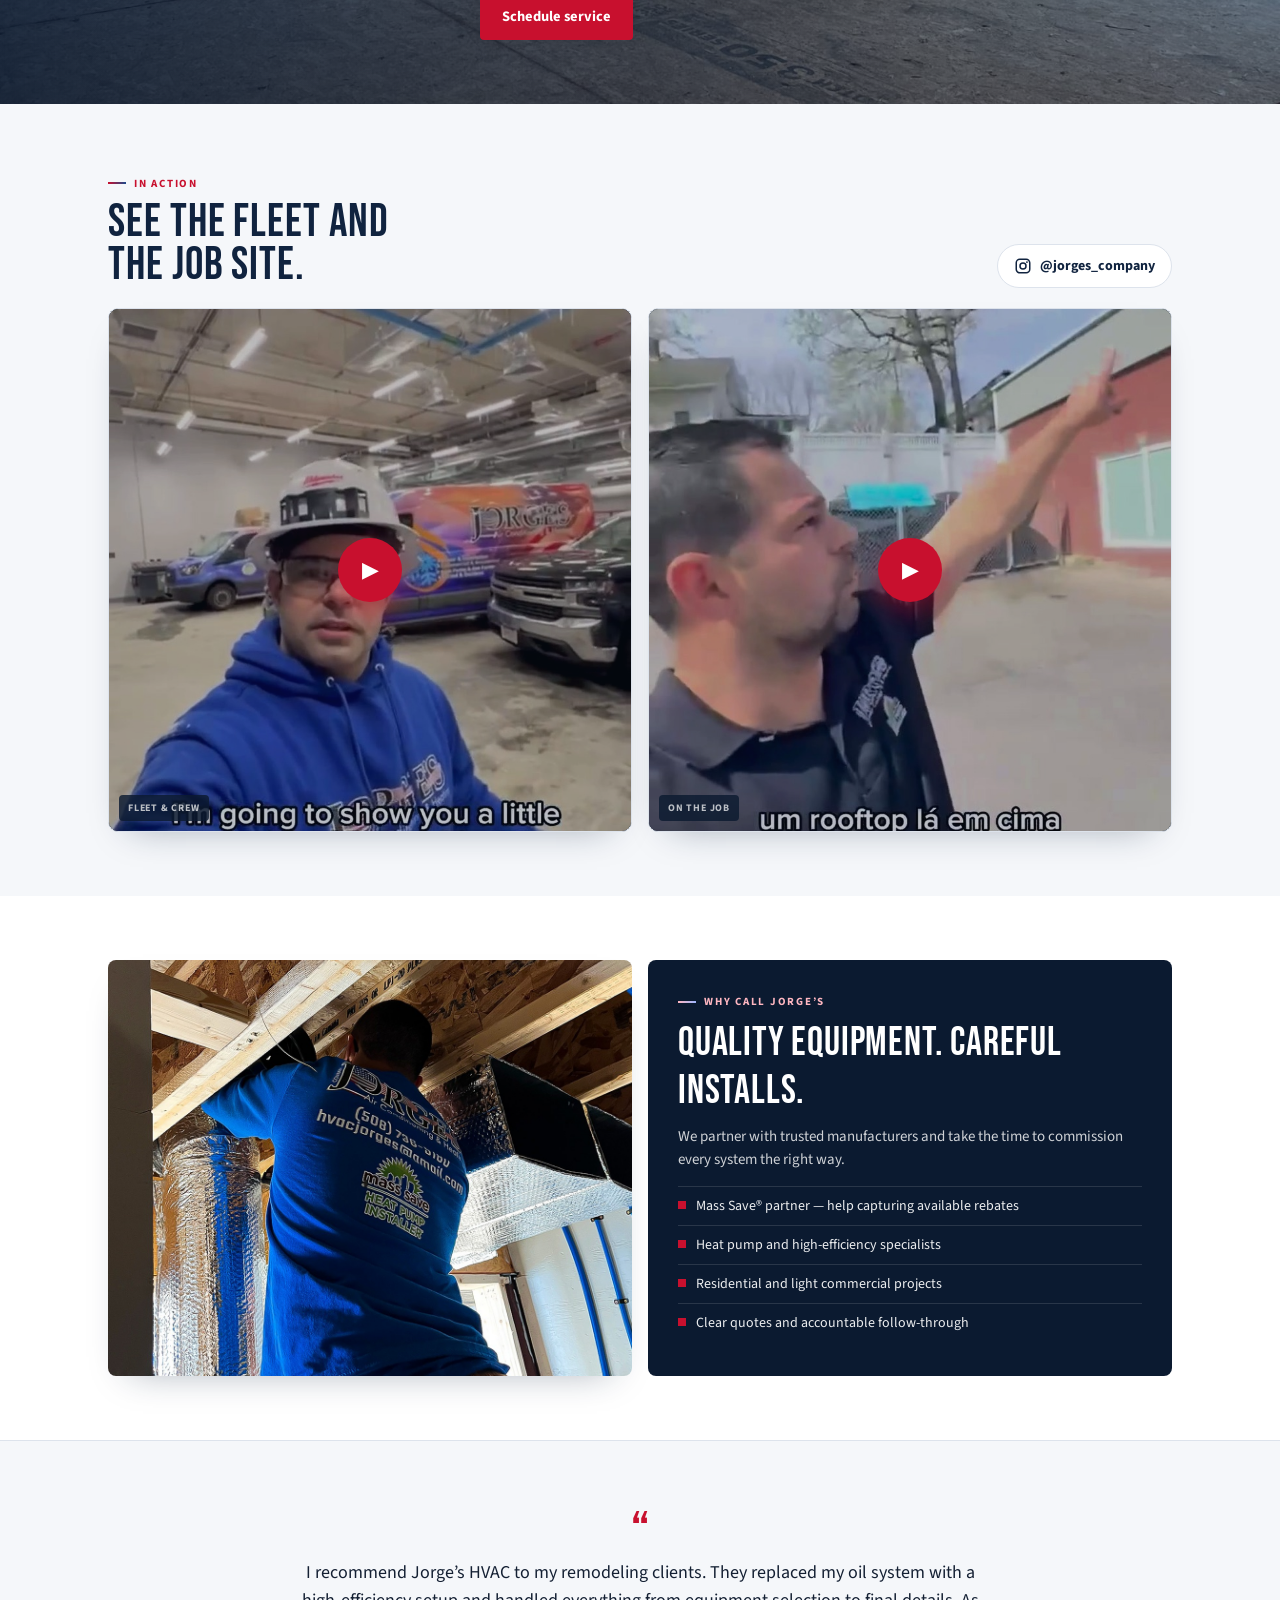
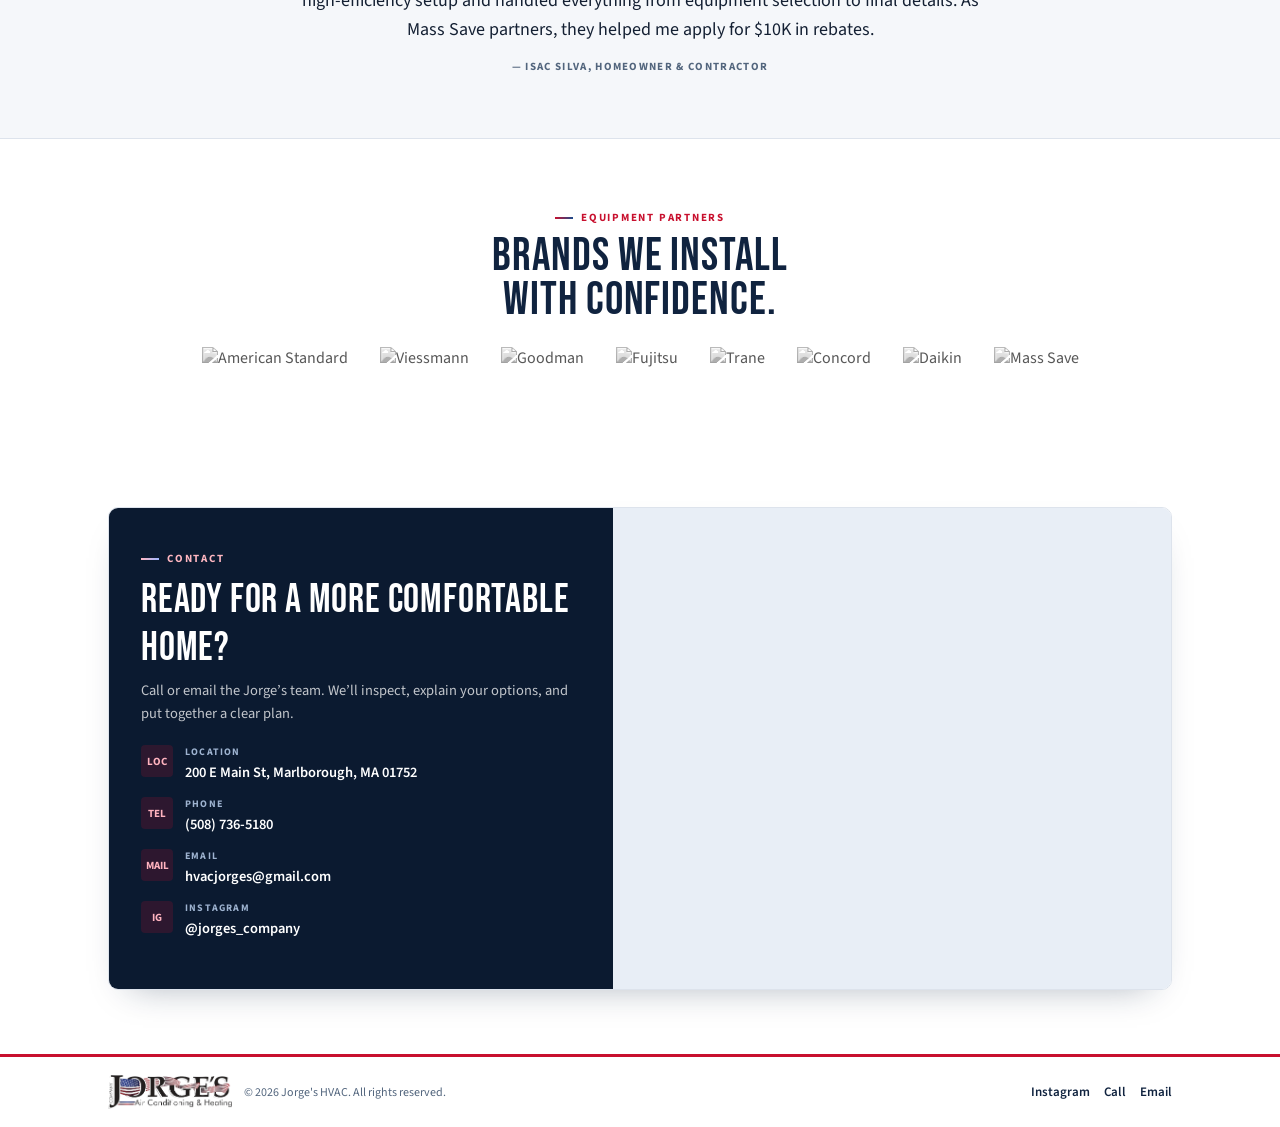
==== commit a54537b6: "Replace videos helper text with Instagram button Remove the on-page playback note above videos and a" ====
--- a/index.html
+++ b/index.html
@@ -349,7 +349,19 @@
 
   /* Videos */
   .videos{background:var(--paper);}
-  .videos-head{margin-bottom:20px;}
+  .videos-head{
+    margin-bottom:20px;
+    display:flex;justify-content:space-between;align-items:end;gap:16px;flex-wrap:wrap;
+  }
+  .ig-btn{
+    display:inline-flex;align-items:center;gap:8px;
+    background:#fff;color:var(--navy);border:1px solid var(--line);
+    text-decoration:none;font-weight:700;font-size:14px;
+    padding:11px 16px;border-radius:999px;
+    transition:transform .15s ease, border-color .15s ease, background .15s ease;
+  }
+  .ig-btn:hover{transform:translateY(-1px);border-color:#c5d0de;background:#fff;}
+  .ig-btn svg{flex-shrink:0;}
   .video-grid{
     display:grid;grid-template-columns:1fr;gap:14px;
   }
@@ -760,9 +772,14 @@
 <section class="videos" id="videos">
   <div class="wrap">
     <div class="videos-head">
-      <span class="eyebrow" data-i18n="videos_eyebrow">In action</span>
-      <h2 class="sec-title" data-i18n="videos_title">See the fleet and the job site.</h2>
-      <p class="sec-copy" data-i18n="videos_lead">Tap play — videos run right here on the page, no fullscreen required.</p>
+      <div>
+        <span class="eyebrow" data-i18n="videos_eyebrow">In action</span>
+        <h2 class="sec-title" data-i18n="videos_title">See the fleet and the job site.</h2>
+      </div>
+      <a class="ig-btn" href="https://www.instagram.com/jorges_company/" target="_blank" rel="noopener">
+        <svg width="18" height="18" viewBox="0 0 24 24" fill="currentColor" aria-hidden="true"><path d="M7.8 2h8.4C19.4 2 22 4.6 22 7.8v8.4a5.8 5.8 0 0 1-5.8 5.8H7.8C4.6 22 2 19.4 2 16.2V7.8A5.8 5.8 0 0 1 7.8 2m-.2 2A3.6 3.6 0 0 0 4 7.6v8.8C4 18.39 5.61 20 7.6 20h8.8a3.6 3.6 0 0 0 3.6-3.6V7.6C20 5.61 18.39 4 16.4 4H7.6m9.65 1.5a1.25 1.25 0 1 1 0 2.5 1.25 1.25 0 0 1 0-2.5M12 7a5 5 0 1 1 0 10 5 5 0 0 1 0-10m0 2a3 3 0 1 0 0 6 3 3 0 0 0 0-6z"/></svg>
+        <span data-i18n="videos_ig">@jorges_company</span>
+      </a>
     </div>
     <div class="video-grid">
       <div class="video-card" data-player>
